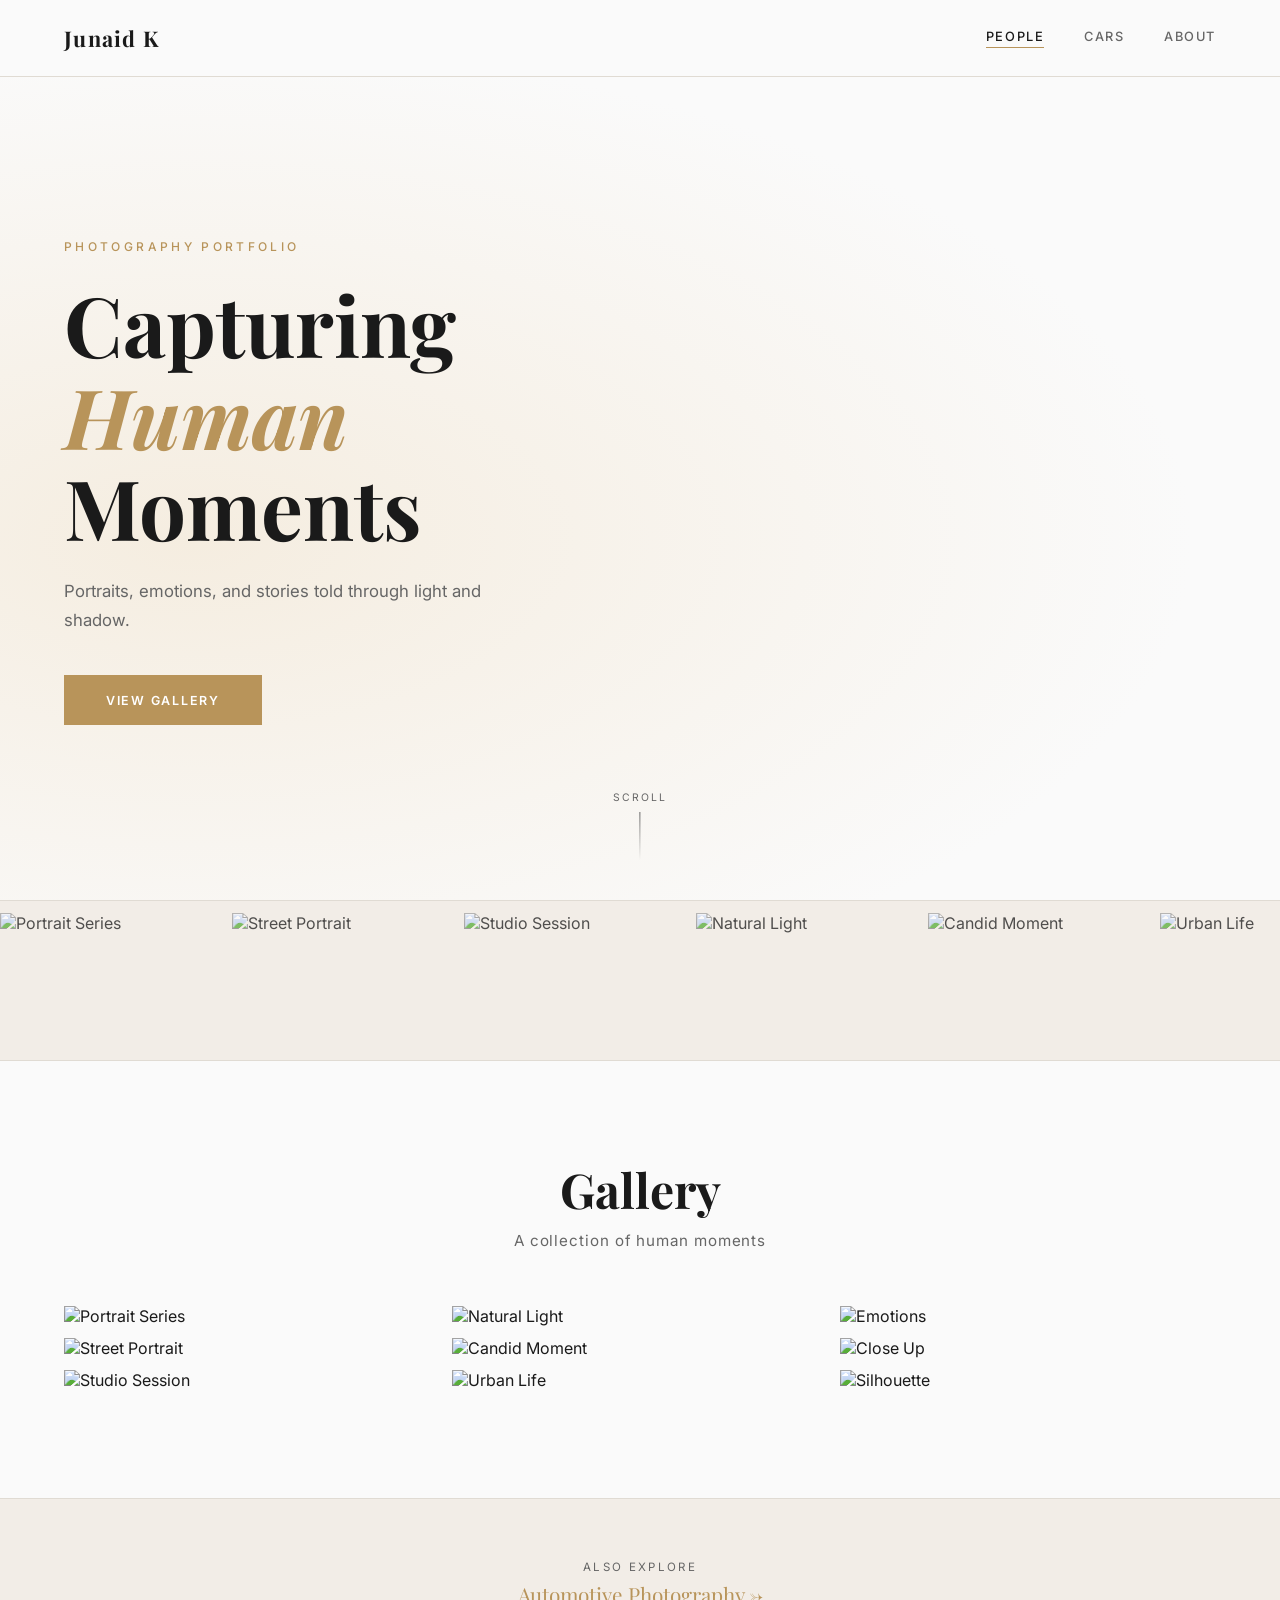
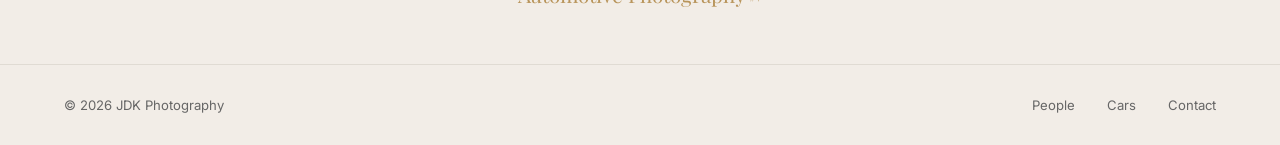
==== index.html @ 75249109 "Update title and footer for JDK Photography" ====
<!DOCTYPE html>
<html lang="en">
<head>
  <meta charset="UTF-8">
  <meta name="viewport" content="width=device-width, initial-scale=1.0">
  <title>Portfolio — JDK Photography</title>
  <link rel="preconnect" href="https://fonts.googleapis.com">
  <link href="https://fonts.googleapis.com/css2?family=Inter:wght@300;400;500;600&family=Playfair+Display:ital,wght@0,400;0,700;1,400&display=swap" rel="stylesheet">
  <link rel="stylesheet" href="style.css">
</head>
<body class="light">

  <nav id="navbar">
    <a class="nav-logo" href="index.html">Junaid K</a>
    <div class="nav-links">
      <a href="index.html" class="active">People</a>
      <a href="cars.html">Cars</a>
      <a href="about.html">About</a>
    </div>
  </nav>

  <section class="hero">
    <div class="hero-content">
      <p class="hero-sub animate-fade">Photography Portfolio</p>
      <h1 class="hero-title animate-up">Capturing <em>Human</em><br>Moments</h1>
      <p class="hero-desc animate-fade-delay">Portraits, emotions, and stories told through light and shadow.</p>
      <a href="#gallery" class="cta-btn animate-fade-delay2">View Gallery</a>
    </div>
    <div class="hero-scroll-indicator">
      <span>Scroll</span>
      <div class="scroll-line"></div>
    </div>
  </section>

  <div class="marquee-section">
    <div class="marquee-track" id="marqueeTrack"></div>
  </div>

  <section id="gallery" class="gallery-section">
    <div class="section-header">
      <h2>Gallery</h2>
      <p>A collection of human moments</p>
    </div>
    <div class="gallery-grid" id="galleryGrid"></div>
  </section>

  <div class="portfolio-switch">
    <a href="cars.html" class="switch-link">
      <span>Also explore</span>
      <strong>Automotive Photography &#x2192;</strong>
    </a>
  </div>

  <div id="lightbox" class="lightbox">
    <button class="lightbox-close" onclick="closeLightbox()">&#x2715;</button>
    <button class="lightbox-prev" onclick="changeSlide(-1)">&#x2039;</button>
    <img id="lightbox-img" src="" alt="">
    <button class="lightbox-next" onclick="changeSlide(1)">&#x203A;</button>
    <p id="lightbox-caption"></p>
  </div>

  <footer>
    <p>&copy; 2026 JDK Photography</p>
    <div class="footer-links">
      <a href="index.html">People</a>
      <a href="cars.html">Cars</a>
      <a href="about.html">Contact</a>
    </div>
  </footer>

  <script src="script.js"></script>
</body>
</html>
---- style.css ----
/* ======================
   RESET
   ====================== */
*, *::before, *::after { margin: 0; padding: 0; box-sizing: border-box; }
html { scroll-behavior: smooth; }
body { font-family: 'Inter', sans-serif; overflow-x: hidden; }

/* ======================
   THEMES
   People page  → body.light  (white, warm gold accent)
   Cars page    → body.dark   (black, yellow accent)
   About page   → body.dark
   ====================== */
.light {
  --bg:     #fafafa;
  --bg2:    #f2ede7;
  --text:   #1a1a1a;
  --muted:  #666666;
  --accent: #b8945a;
  --nav:    rgba(250,250,250,0.9);
  --card:   #ffffff;
  --border: #e0dbd3;
  --btn-fg: #ffffff;
}
.dark {
  --bg:     #080808;
  --bg2:    #111111;
  --text:   #f0f0f0;
  --muted:  #999999;
  --accent: #e8c547;
  --nav:    rgba(8,8,8,0.9);
  --card:   #1a1a1a;
  --border: #2a2a2a;
  --btn-fg: #080808;
}
body { background: var(--bg); color: var(--text); }

/* ======================
   NAV
   ====================== */
nav {
  position: fixed; top: 0; width: 100%; z-index: 1000;
  padding: 1.5rem 4rem;
  display: flex; justify-content: space-between; align-items: center;
  background: var(--nav);
  backdrop-filter: blur(14px);
  -webkit-backdrop-filter: blur(14px);
  border-bottom: 1px solid var(--border);
  transition: padding 0.3s ease;
}
.nav-logo {
  font-family: 'Playfair Display', serif;
  font-size: 1.35rem; font-weight: 700; letter-spacing: 0.06em;
  color: var(--text); text-decoration: none;
}
.nav-links { display: flex; gap: 2.5rem; }
.nav-links a {
  color: var(--muted); text-decoration: none;
  font-size: 0.8rem; font-weight: 500;
  letter-spacing: 0.12em; text-transform: uppercase;
  position: relative; padding-bottom: 4px; transition: color 0.3s;
}
.nav-links a::after {
  content: ''; position: absolute; bottom: 0; left: 0;
  width: 0; height: 1px; background: var(--accent); transition: width 0.3s;
}
.nav-links a:hover,
.nav-links a.active { color: var(--text); }
.nav-links a:hover::after,
.nav-links a.active::after { width: 100%; }

/* ======================
   HERO
   ====================== */
.hero {
  min-height: 100vh; display: flex; align-items: center;
  padding: 8rem 4rem 4rem; position: relative; overflow: hidden;
}
.light .hero { background: radial-gradient(ellipse at 15% 60%, #f5ede0 0%, #fafafa 65%); }
.dark  .hero { background: radial-gradient(ellipse at 15% 60%, #1c1408 0%, #080808 65%); }

.hero-content { max-width: 680px; }

.hero-sub {
  font-size: 0.75rem; letter-spacing: 0.28em; text-transform: uppercase;
  color: var(--accent); margin-bottom: 1.5rem; font-weight: 500;
}
.hero-title {
  font-family: 'Playfair Display', serif;
  font-size: clamp(3rem, 6.5vw, 5.5rem);
  line-height: 1.1; font-weight: 700; margin-bottom: 1.5rem; color: var(--text);
}
.hero-title em { font-style: italic; color: var(--accent); }

.hero-desc {
  font-size: 1.05rem; color: var(--muted);
  line-height: 1.75; margin-bottom: 2.5rem; max-width: 430px;
}
.cta-btn {
  display: inline-block; padding: 0.95rem 2.5rem;
  background: var(--accent); color: var(--btn-fg); text-decoration: none;
  font-size: 0.78rem; font-weight: 600; letter-spacing: 0.14em; text-transform: uppercase;
  border: 2px solid var(--accent); transition: all 0.3s;
}
.cta-btn:hover { background: transparent; color: var(--accent); }

.hero-scroll-indicator {
  position: absolute; bottom: 2.5rem; left: 50%; transform: translateX(-50%);
  display: flex; flex-direction: column; align-items: center; gap: 0.5rem;
  color: var(--muted); font-size: 0.65rem; letter-spacing: 0.18em; text-transform: uppercase;
}
.scroll-line {
  width: 1px; height: 48px;
  background: linear-gradient(to bottom, var(--muted), transparent);
  animation: pulse 2s ease-in-out infinite;
}

/* ======================
   MARQUEE STRIP
   ====================== */
.marquee-section {
  overflow: hidden; padding: 0.75rem 0;
  border-top: 1px solid var(--border); border-bottom: 1px solid var(--border);
  background: var(--bg2);
}
.marquee-track {
  display: flex; gap: 0.75rem;
  animation: marquee 35s linear infinite; width: max-content;
}
.marquee-track:hover { animation-play-state: paused; }
.marquee-track img {
  width: 220px; height: 135px; object-fit: cover; flex-shrink: 0;
  opacity: 0.75; transition: opacity 0.3s, transform 0.35s; cursor: zoom-in;
}
.marquee-track img:hover { opacity: 1; transform: scale(1.04); }

/* ======================
   MASONRY GALLERY
   ====================== */
.gallery-section { padding: 6rem 4rem; background: var(--bg); }

.section-header { text-align: center; margin-bottom: 3.5rem; }
.section-header h2 {
  font-family: 'Playfair Display', serif;
  font-size: clamp(2rem, 4vw, 3rem); margin-bottom: 0.6rem; color: var(--text);
}
.section-header p { color: var(--muted); font-size: 0.95rem; letter-spacing: 0.06em; }

.gallery-grid {
  columns: 3; column-gap: 0.75rem;
  max-width: 1200px; margin: 0 auto;
}
.gallery-item {
  break-inside: avoid; margin-bottom: 0.75rem;
  overflow: hidden; cursor: pointer; position: relative;
  opacity: 0; transform: translateY(28px);
  transition: opacity 0.7s ease, transform 0.7s ease;
}
.gallery-item.visible { opacity: 1; transform: translateY(0); }
.gallery-item img { width: 100%; display: block; transition: transform 0.55s ease; }
.gallery-item:hover img { transform: scale(1.06); }

.gallery-overlay {
  position: absolute; inset: 0; background: rgba(0,0,0,0.38);
  display: flex; align-items: center; justify-content: center;
  opacity: 0; transition: opacity 0.3s;
}
.gallery-item:hover .gallery-overlay { opacity: 1; }
.overlay-icon {
  width: 44px; height: 44px; border: 1.5px solid rgba(255,255,255,0.75);
  color: #fff; font-size: 1.5rem; font-weight: 300;
  display: flex; align-items: center; justify-content: center;
}

/* ======================
   PORTFOLIO SWITCH BANNER
   ====================== */
.portfolio-switch {
  text-align: center; padding: 3.5rem 2rem;
  border-top: 1px solid var(--border); background: var(--bg2);
}
.switch-link {
  display: inline-flex; flex-direction: column; gap: 0.4rem;
  text-decoration: none; color: var(--muted); transition: color 0.3s;
}
.switch-link span { font-size: 0.72rem; letter-spacing: 0.2em; text-transform: uppercase; }
.switch-link strong {
  font-family: 'Playfair Display', serif;
  font-size: 1.3rem; color: var(--accent); font-weight: 400;
  transition: letter-spacing 0.3s;
}
.switch-link:hover strong { letter-spacing: 0.05em; }

/* ======================
   LIGHTBOX
   ====================== */
.lightbox {
  display: none; position: fixed; inset: 0; z-index: 9999;
  background: rgba(0,0,0,0.96);
  align-items: center; justify-content: center;
}
.lightbox.open { display: flex; }
.lightbox img {
  max-width: 84vw; max-height: 84vh; object-fit: contain;
  border: 1px solid rgba(255,255,255,0.07);
  animation: lbIn 0.3s ease forwards;
}
.lightbox-close, .lightbox-prev, .lightbox-next {
  position: absolute; background: none; border: none;
  color: rgba(255,255,255,0.65); cursor: pointer;
  transition: color 0.2s, transform 0.2s; font-weight: 200; line-height: 1;
}
.lightbox-close { top: 1.5rem; right: 2rem; font-size: 2rem; }
.lightbox-prev  { left: 1.5rem; font-size: 4rem; }
.lightbox-next  { right: 1.5rem; font-size: 4rem; }
.lightbox-close:hover,
.lightbox-prev:hover,
.lightbox-next:hover { color: #fff; transform: scale(1.15); }
#lightbox-caption {
  position: absolute; bottom: 1.8rem; left: 50%; transform: translateX(-50%);
  color: rgba(255,255,255,0.4); font-size: 0.8rem; letter-spacing: 0.08em; white-space: nowrap;
}

/* ======================
   ABOUT PAGE
   ====================== */
.about-hero {
  min-height: 55vh; display: flex; align-items: center; justify-content: center;
  padding: 10rem 4rem 4rem; text-align: center;
}
.about-hero h1 {
  font-family: 'Playfair Display', serif;
  font-size: clamp(2.5rem, 6vw, 4.5rem); margin-bottom: 0.75rem; line-height: 1.15;
}
.about-section {
  display: grid; grid-template-columns: 1fr 1fr; gap: 4rem; align-items: center;
  max-width: 1000px; margin: 0 auto; padding: 3rem 4rem 5rem;
}
.about-img { width: 100%; aspect-ratio: 3/4; object-fit: cover; display: block; }
.about-text h3 { font-family: 'Playfair Display', serif; font-size: 2rem; margin-bottom: 1.5rem; }
.about-text p { color: var(--muted); line-height: 1.85; margin-bottom: 1.2rem; font-size: 0.98rem; }
.about-animate {
  opacity: 0; transform: translateY(30px);
  transition: opacity 0.8s ease, transform 0.8s ease;
}
.about-animate.visible { opacity: 1; transform: translateY(0); }

/* ======================
   CONTACT FORM
   ====================== */
.contact-section { max-width: 640px; margin: 0 auto; padding: 2rem 4rem 6rem; }
.contact-section h2 { font-family: 'Playfair Display', serif; font-size: 2.5rem; margin-bottom: 0.5rem; }
.contact-section > p { color: var(--muted); margin-bottom: 3rem; font-size: 0.95rem; }

.form-group { margin-bottom: 1.5rem; }
.form-group label {
  display: block; font-size: 0.72rem; font-weight: 600;
  letter-spacing: 0.16em; text-transform: uppercase;
  color: var(--muted); margin-bottom: 0.5rem;
}
.form-group input,
.form-group textarea,
.form-group select {
  width: 100%; padding: 0.85rem 1rem;
  background: var(--card); border: 1px solid var(--border);
  color: var(--text); font-family: 'Inter', sans-serif; font-size: 0.93rem;
  outline: none; transition: border-color 0.3s;
  -webkit-appearance: none; appearance: none;
}
.form-group input:focus,
.form-group textarea:focus,
.form-group select:focus { border-color: var(--accent); }
.form-group textarea { resize: vertical; min-height: 145px; }

.form-submit {
  padding: 0.95rem 2.5rem;
  background: var(--accent); color: var(--btn-fg);
  border: 2px solid var(--accent);
  font-family: 'Inter', sans-serif; font-size: 0.78rem; font-weight: 600;
  letter-spacing: 0.14em; text-transform: uppercase;
  cursor: pointer; transition: all 0.3s;
}
.form-submit:hover { background: transparent; color: var(--accent); }

/* ======================
   FOOTER
   ====================== */
footer {
  padding: 2rem 4rem;
  display: flex; justify-content: space-between; align-items: center;
  border-top: 1px solid var(--border); background: var(--bg2);
}
footer p { color: var(--muted); font-size: 0.82rem; }
.footer-links { display: flex; gap: 2rem; }
.footer-links a {
  color: var(--muted); text-decoration: none;
  font-size: 0.82rem; transition: color 0.3s;
}
.footer-links a:hover { color: var(--accent); }

/* ======================
   KEYFRAME ANIMATIONS
   ====================== */
@keyframes fadeIn  { from { opacity: 0; }                        to { opacity: 1; } }
@keyframes slideUp { from { opacity: 0; transform: translateY(38px); } to { opacity: 1; transform: translateY(0); } }
@keyframes pulse   { 0%,100% { opacity: 0.35; } 50% { opacity: 1; } }
@keyframes marquee { from { transform: translateX(0); }          to { transform: translateX(-50%); } }
@keyframes lbIn    { from { opacity: 0; transform: scale(0.96); } to { opacity: 1; transform: scale(1); } }

.animate-fade        { opacity: 0; animation: fadeIn  1s   0.3s forwards; }
.animate-up          { opacity: 0; animation: slideUp 1.1s 0.5s forwards; }
.animate-fade-delay  { opacity: 0; animation: fadeIn  1s   0.9s forwards; }
.animate-fade-delay2 { opacity: 0; animation: fadeIn  1s   1.3s forwards; }

/* ======================
   RESPONSIVE
   ====================== */
@media (max-width: 900px) {
  .gallery-grid { columns: 2; }
  .about-section { grid-template-columns: 1fr; padding: 2rem 2rem 4rem; }
}
@media (max-width: 600px) {
  nav { padding: 1.2rem 1.5rem; }
  .nav-links { gap: 1.2rem; }
  .hero { padding: 7rem 1.5rem 3rem; }
  .gallery-section { padding: 3rem 1.5rem; }
  .contact-section { padding: 2rem 1.5rem 4rem; }
  .gallery-grid { columns: 1; }
  footer { flex-direction: column; gap: 1rem; padding: 1.5rem; text-align: center; }
  .footer-links { justify-content: center; }
}
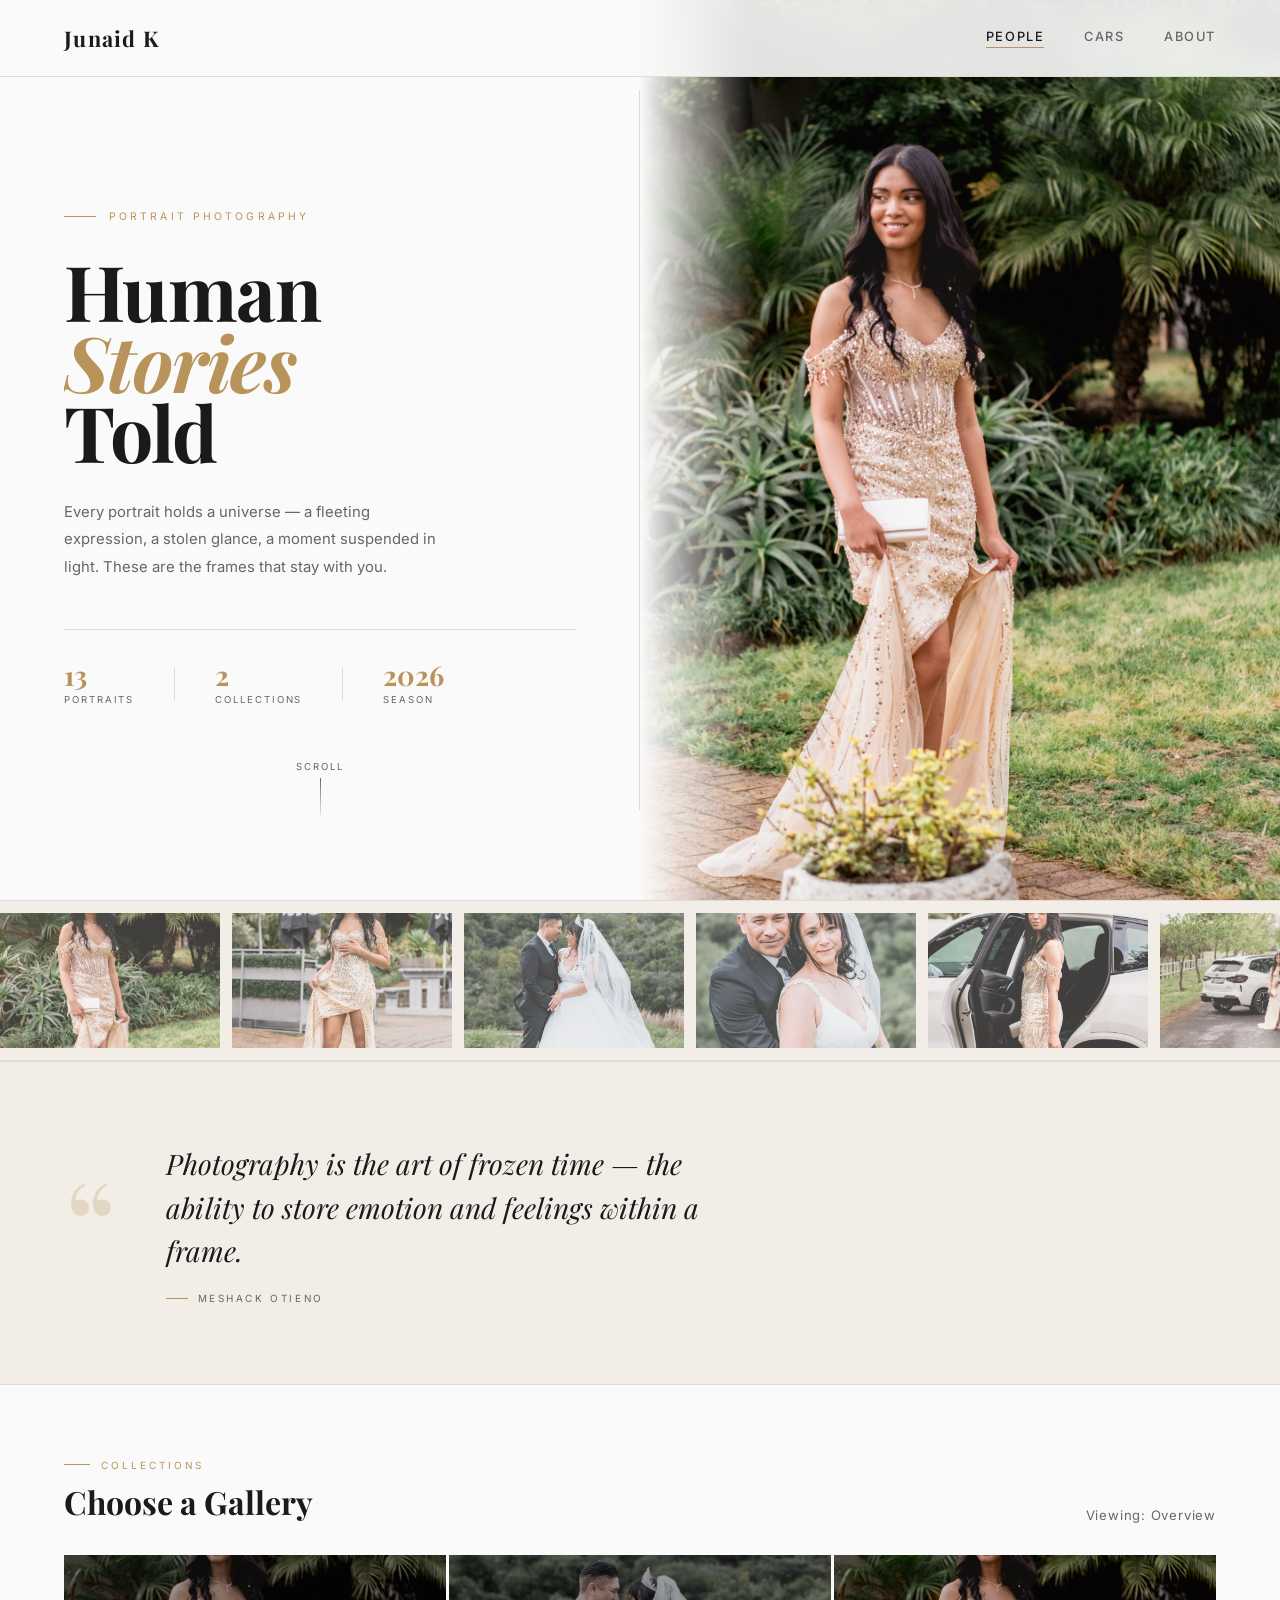
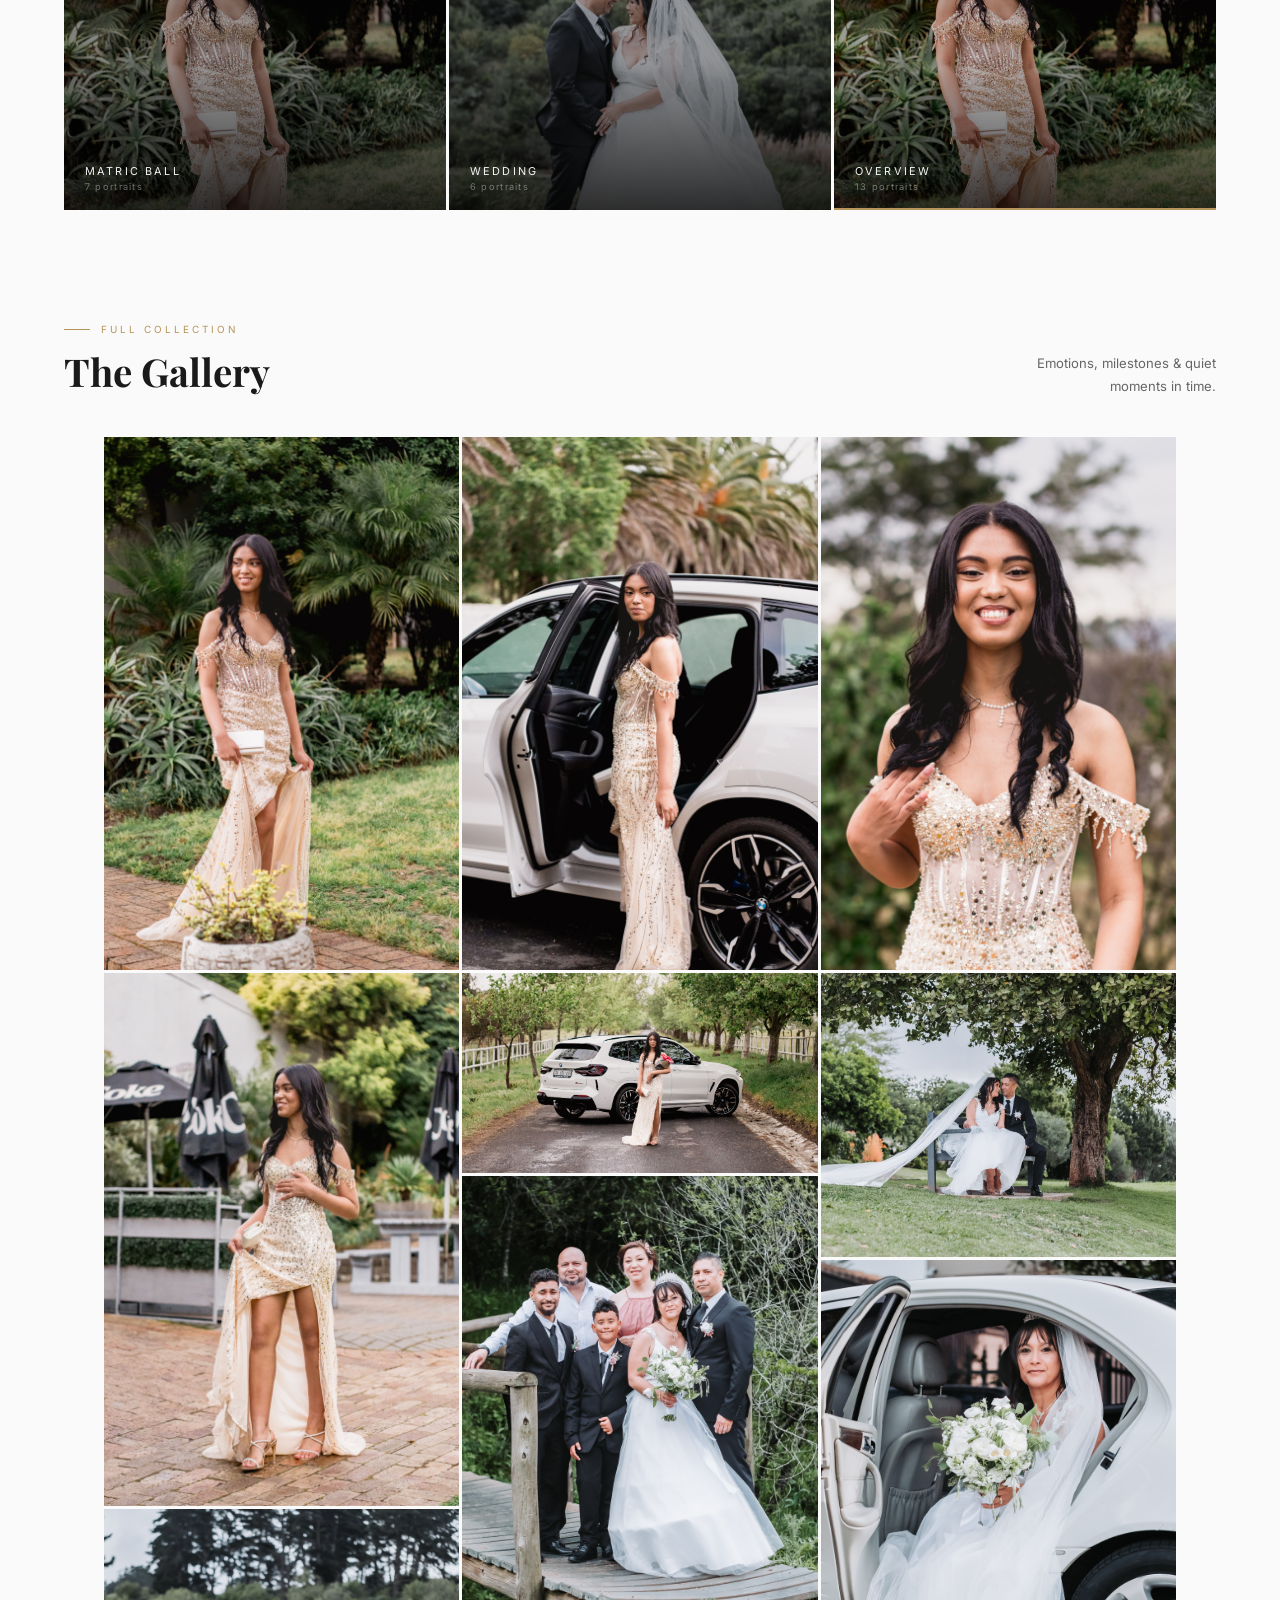
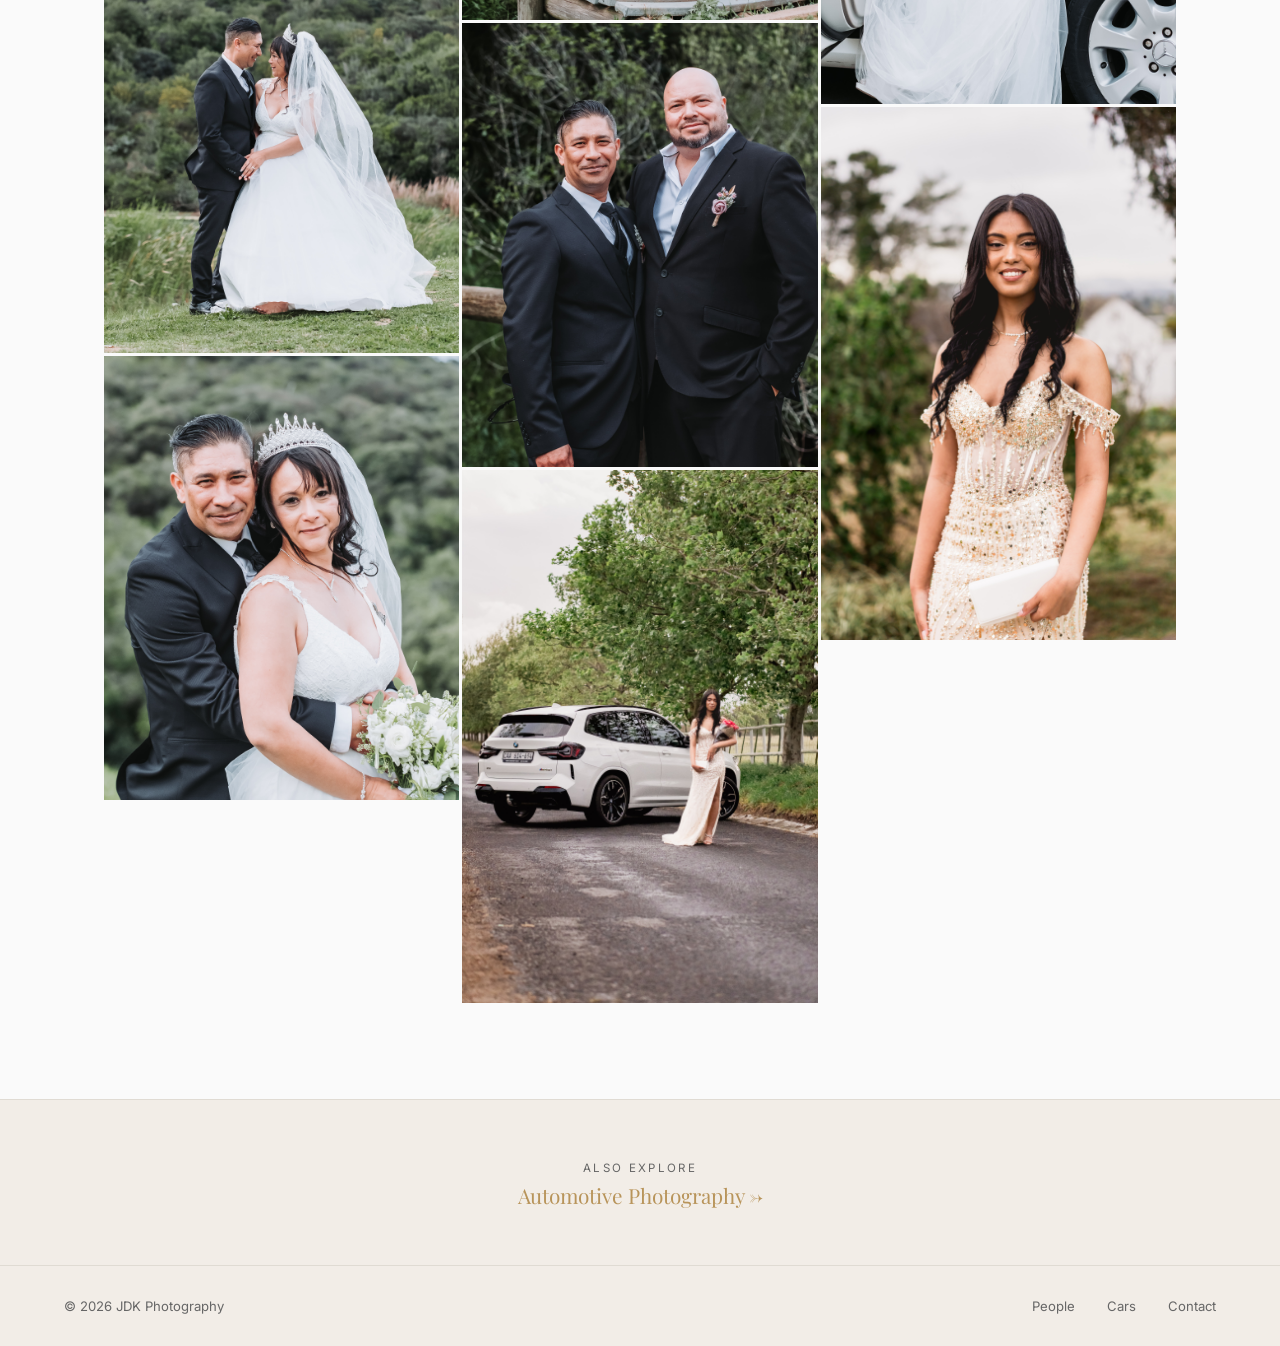
==== commit 1df520a8: "Add styles and restructure people section in index.html" ====
--- a/index.html
+++ b/index.html
@@ -7,8 +7,255 @@
   <link rel="preconnect" href="https://fonts.googleapis.com">
   <link href="https://fonts.googleapis.com/css2?family=Inter:wght@300;400;500;600&family=Playfair+Display:ital,wght@0,400;0,700;1,400&display=swap" rel="stylesheet">
   <link rel="stylesheet" href="style.css">
+  <style>
+    /* ============================================================
+       PEOPLE PAGE — EDITORIAL MAGAZINE THEME  (light)
+       ============================================================ */
+
+    /* ---- HERO: full-bleed image right, text left ---- */
+    .people-hero {
+      min-height: 100vh;
+      display: grid;
+      grid-template-columns: 1fr 1fr;
+      overflow: hidden;
+    }
+    .ph-left {
+      display: flex; flex-direction: column; justify-content: flex-end;
+      padding: 10rem 4rem 5rem;
+      background: var(--bg);
+      position: relative; z-index: 1;
+    }
+    /* thin vertical rule between columns */
+    .ph-left::after {
+      content: ''; position: absolute; right: 0; top: 10%; bottom: 10%;
+      width: 1px; background: var(--border);
+    }
+    .ph-right {
+      position: relative; overflow: hidden;
+    }
+    .ph-right-img {
+      position: absolute; inset: 0;
+      background: center / cover no-repeat;
+      transform: scale(1.08);
+      transition: transform 8s ease;
+    }
+    .ph-right-img.loaded { transform: scale(1.0); }
+    .ph-right::after {
+      content: ''; position: absolute; inset: 0;
+      background: linear-gradient(to right, var(--bg) 0%, transparent 18%);
+    }
+    /* issue-number watermark */
+    .ph-issue {
+      position: absolute; bottom: 2.5rem; right: 2.5rem; z-index: 2;
+      font-family: 'Playfair Display', serif;
+      font-size: 8rem; font-weight: 700; line-height: 1;
+      color: rgba(0,0,0,0.06); pointer-events: none; user-select: none;
+    }
+
+    .ph-eyebrow {
+      display: flex; align-items: center; gap: 0.8rem;
+      font-size: 0.65rem; letter-spacing: 0.3em; text-transform: uppercase;
+      color: var(--accent); margin-bottom: 2rem;
+      opacity: 0; animation: fadeIn 0.8s 0.2s forwards;
+    }
+    .ph-eyebrow::before {
+      content: ''; width: 32px; height: 1px; background: var(--accent);
+    }
+
+    .ph-title {
+      font-family: 'Playfair Display', serif;
+      font-size: clamp(3.5rem, 6vw, 6.5rem);
+      line-height: 0.92; font-weight: 700; letter-spacing: -0.02em;
+      color: var(--text); margin-bottom: 2rem;
+    }
+    .ph-title-line { display: block; overflow: hidden; }
+    .ph-title-line span {
+      display: block;
+      transform: translateY(110%);
+      animation: lineReveal 1s cubic-bezier(0.22,1,0.36,1) forwards;
+    }
+    .ph-title-line:nth-child(1) span { animation-delay: 0.1s; }
+    .ph-title-line:nth-child(2) span { animation-delay: 0.26s; font-style: italic; color: var(--accent); }
+    .ph-title-line:nth-child(3) span { animation-delay: 0.42s; }
+
+    .ph-desc {
+      font-size: 0.93rem; color: var(--muted); line-height: 1.85;
+      max-width: 380px; margin-bottom: 3rem;
+      opacity: 0; animation: fadeIn 0.9s 0.75s forwards;
+    }
+    .ph-meta {
+      display: flex; align-items: center; gap: 2.5rem;
+      padding-top: 2rem; border-top: 1px solid var(--border);
+      opacity: 0; animation: fadeIn 0.9s 0.95s forwards;
+    }
+    .ph-stat .n {
+      font-family: 'Playfair Display', serif;
+      font-size: 1.7rem; font-weight: 700; color: var(--accent); line-height: 1;
+    }
+    .ph-stat .l {
+      font-size: 0.6rem; letter-spacing: 0.2em; text-transform: uppercase;
+      color: var(--muted); margin-top: 0.25rem;
+    }
+    .ph-divider { width: 1px; height: 32px; background: var(--border); }
+    .ph-scroll {
+      display: flex; flex-direction: column; align-items: center; gap: 0.4rem;
+      margin-top: 3.5rem; color: var(--muted);
+      font-size: 0.6rem; letter-spacing: 0.22em; text-transform: uppercase;
+      opacity: 0; animation: fadeIn 0.8s 1.3s forwards;
+    }
+    .ph-scroll-line {
+      width: 1px; height: 42px;
+      background: linear-gradient(to bottom, var(--muted), transparent);
+      animation: pulse 2.2s ease-in-out infinite;
+    }
+
+    /* ---- PULL QUOTE DIVIDER ---- */
+    .people-quote {
+      padding: 5rem 4rem;
+      display: flex; align-items: center; gap: 3rem;
+      border-top: 1px solid var(--border);
+      background: var(--bg2);
+    }
+    .quote-mark {
+      font-family: 'Playfair Display', serif;
+      font-size: 8rem; line-height: 0.6;
+      color: var(--accent); opacity: 0.25;
+      flex-shrink: 0; user-select: none;
+    }
+    .quote-body { max-width: 580px; }
+    .quote-body p {
+      font-family: 'Playfair Display', serif;
+      font-size: clamp(1.3rem, 2.2vw, 1.85rem);
+      font-style: italic; line-height: 1.55;
+      color: var(--text); margin-bottom: 1.2rem;
+    }
+    .quote-attr {
+      font-size: 0.62rem; letter-spacing: 0.26em; text-transform: uppercase;
+      color: var(--muted); display: flex; align-items: center; gap: 0.6rem;
+    }
+    .quote-attr::before {
+      content: ''; width: 22px; height: 1px; background: var(--accent);
+    }
+
+    /* ---- GALLERY SWITCHER (people) ---- */
+    .people-switcher {
+      background: var(--bg); padding: 4rem 4rem 2.5rem;
+      border-top: 1px solid var(--border);
+    }
+    .psw-head {
+      display: flex; justify-content: space-between; align-items: flex-end;
+      margin-bottom: 2rem;
+    }
+    .psw-head h2 {
+      font-family: 'Playfair Display', serif;
+      font-size: clamp(1.6rem, 2.5vw, 2.2rem); color: var(--text);
+    }
+    .psw-head p { color: var(--muted); font-size: 0.82rem; letter-spacing: 0.06em; }
+    .psw-cards {
+      display: grid; grid-template-columns: repeat(3, 1fr); gap: 3px;
+    }
+    .psw-card {
+      position: relative; overflow: hidden; cursor: pointer;
+      aspect-ratio: 3/2; background: #e8e0d8;
+      outline: 2px solid transparent; outline-offset: -2px;
+      transition: outline-color 0.3s;
+    }
+    .psw-card.active { outline-color: var(--accent); }
+    .psw-card img {
+      width: 100%; height: 100%; object-fit: cover; display: block;
+      filter: brightness(0.65) saturate(0.7);
+      transition: filter 0.45s ease, transform 0.45s ease;
+    }
+    .psw-card:hover img,
+    .psw-card.active img { filter: brightness(0.78) saturate(1); }
+    .psw-card:hover img { transform: scale(1.06); }
+    .psw-card-info {
+      position: absolute; inset: 0;
+      display: flex; flex-direction: column; justify-content: flex-end;
+      padding: 1.1rem 1.3rem;
+      background: linear-gradient(to top, rgba(0,0,0,0.7) 0%, transparent 60%);
+    }
+    .psw-card-label {
+      font-size: 0.68rem; letter-spacing: 0.2em; text-transform: uppercase;
+      color: rgba(255,255,255,0.95); line-height: 1.3;
+    }
+    .psw-card-count {
+      font-size: 0.58rem; letter-spacing: 0.14em;
+      color: rgba(255,255,255,0.4); margin-top: 0.2rem;
+    }
+    .psw-active-bar {
+      position: absolute; bottom: 0; left: 0; width: 0; height: 2px;
+      background: var(--accent);
+      transition: width 0.4s cubic-bezier(0.22,1,0.36,1);
+    }
+    .psw-card.active .psw-active-bar { width: 100%; }
+
+    /* ---- MASONRY GALLERY ---- */
+    .people-gallery-section {
+      padding: 4rem 0 6rem; background: var(--bg);
+    }
+    .pgs-header {
+      padding: 0 4rem 2.5rem;
+      display: flex; justify-content: space-between; align-items: flex-end;
+    }
+    .pgs-header h2 {
+      font-family: 'Playfair Display', serif;
+      font-size: clamp(1.8rem, 3vw, 2.6rem); color: var(--text);
+    }
+    .pgs-header p { color: var(--muted); font-size: 0.82rem; max-width: 220px; text-align: right; line-height: 1.7; }
+
+    /* re-skin the shared .gallery-grid for the light editorial look */
+    .gallery-grid {
+      columns: 3; column-gap: 3px;
+      padding: 0 4rem;
+    }
+    .gallery-item {
+      break-inside: avoid; margin-bottom: 3px;
+    }
+    .gallery-item img { width: 100%; height: auto; display: block; }
+
+    /* ---- SEC LABEL (shared helper) ---- */
+    .sec-label {
+      display: inline-flex; align-items: center; gap: 0.7rem;
+      font-size: 0.62rem; letter-spacing: 0.3em; text-transform: uppercase;
+      color: var(--accent); margin-bottom: 0.6rem;
+    }
+    .sec-label::before {
+      content: ''; width: 26px; height: 1px; background: var(--accent);
+    }
+
+    /* ---- KEYFRAMES ---- */
+    @keyframes lineReveal {
+      from { transform: translateY(110%); }
+      to   { transform: translateY(0); }
+    }
+
+    /* ---- RESPONSIVE ---- */
+    @media (max-width: 1024px) {
+      .people-hero { grid-template-columns: 1fr; min-height: auto; }
+      .ph-left { padding: 9rem 2.5rem 4rem; }
+      .ph-left::after { display: none; }
+      .ph-right { height: 55vw; }
+      .people-quote { padding: 3.5rem 2.5rem; gap: 1.5rem; }
+      .people-switcher { padding: 3rem 2.5rem 2rem; }
+      .pgs-header { padding: 0 2.5rem 2rem; flex-direction: column; align-items: flex-start; gap: 0.5rem; }
+      .pgs-header p { text-align: left; }
+      .gallery-grid { columns: 2; padding: 0 2.5rem; }
+    }
+    @media (max-width: 650px) {
+      .ph-left { padding: 8rem 1.5rem 3rem; }
+      .ph-right { height: 72vw; }
+      .people-quote { flex-direction: column; gap: 0; padding: 3rem 1.5rem; }
+      .quote-mark { font-size: 5rem; }
+      .people-switcher { padding: 2.5rem 1.5rem 1.5rem; }
+      .psw-cards { grid-template-columns: 1fr 1fr; }
+      .psw-head { flex-direction: column; align-items: flex-start; gap: 0.5rem; }
+      .gallery-grid { columns: 1; padding: 0 1.5rem; }
+      .pgs-header { padding: 0 1.5rem 1.5rem; }
+    }
+  </style>
 </head>
-<body class="light">
+<body class="light" data-page="people">
 
   <nav id="navbar">
     <a class="nav-logo" href="index.html">Junaid K</a>
@@ -19,31 +266,97 @@
     </div>
   </nav>
 
-  <section class="hero">
-    <div class="hero-content">
-      <p class="hero-sub animate-fade">Photography Portfolio</p>
-      <h1 class="hero-title animate-up">Capturing <em>Human</em><br>Moments</h1>
-      <p class="hero-desc animate-fade-delay">Portraits, emotions, and stories told through light and shadow.</p>
-      <a href="#gallery" class="cta-btn animate-fade-delay2">View Gallery</a>
-    </div>
-    <div class="hero-scroll-indicator">
-      <span>Scroll</span>
-      <div class="scroll-line"></div>
+  <!-- ═══════════════════════════════════════
+       HERO — split layout
+  ═══════════════════════════════════════ -->
+  <section class="people-hero">
+    <div class="ph-left">
+      <div class="ph-eyebrow">Portrait Photography</div>
+      <h1 class="ph-title">
+        <span class="ph-title-line"><span>Human</span></span>
+        <span class="ph-title-line"><span>Stories</span></span>
+        <span class="ph-title-line"><span>Told</span></span>
+      </h1>
+      <p class="ph-desc">
+        Every portrait holds a universe — a fleeting expression, a stolen glance,
+        a moment suspended in light. These are the frames that stay with you.
+      </p>
+      <div class="ph-meta">
+        <div class="ph-stat">
+          <div class="n" id="peopleCount">—</div>
+          <div class="l">Portraits</div>
+        </div>
+        <div class="ph-divider"></div>
+        <div class="ph-stat">
+          <div class="n">2</div>
+          <div class="l">Collections</div>
+        </div>
+        <div class="ph-divider"></div>
+        <div class="ph-stat">
+          <div class="n">2026</div>
+          <div class="l">Season</div>
+        </div>
+      </div>
+      <div class="ph-scroll">
+        <span>Scroll</span>
+        <div class="ph-scroll-line"></div>
+      </div>
+    </div>
+    <div class="ph-right">
+      <div class="ph-right-img" id="phHeroBg"></div>
+      <div class="ph-issue">01</div>
     </div>
   </section>
 
+  <!-- ═══════════════════════════════════════
+       MARQUEE
+  ═══════════════════════════════════════ -->
   <div class="marquee-section">
     <div class="marquee-track" id="marqueeTrack"></div>
   </div>
 
-  <section id="gallery" class="gallery-section">
-    <div class="section-header">
-      <h2>Gallery</h2>
-      <p>A collection of human moments</p>
+  <!-- ═══════════════════════════════════════
+       PULL QUOTE
+  ═══════════════════════════════════════ -->
+  <div class="people-quote">
+    <div class="quote-mark">&ldquo;</div>
+    <div class="quote-body">
+      <p>Photography is the art of frozen time — the ability to store emotion and feelings within a frame.</p>
+      <div class="quote-attr">Meshack Otieno</div>
+    </div>
+  </div>
+
+  <!-- ═══════════════════════════════════════
+       GALLERY SWITCHER
+  ═══════════════════════════════════════ -->
+  <section class="people-switcher">
+    <div class="psw-head">
+      <div>
+        <div class="sec-label">Collections</div>
+        <h2>Choose a Gallery</h2>
+      </div>
+      <p id="activePeopleLabel">Viewing: Overview</p>
+    </div>
+    <div class="psw-cards" id="peopleSwitcherCards"></div>
+  </section>
+
+  <!-- ═══════════════════════════════════════
+       MASONRY GALLERY
+  ═══════════════════════════════════════ -->
+  <section class="people-gallery-section" id="gallery">
+    <div class="pgs-header">
+      <div>
+        <div class="sec-label">Full Collection</div>
+        <h2>The Gallery</h2>
+      </div>
+      <p>Emotions, milestones & quiet moments in time.</p>
     </div>
     <div class="gallery-grid" id="galleryGrid"></div>
   </section>
 
+  <!-- ═══════════════════════════════════════
+       PORTFOLIO SWITCH
+  ═══════════════════════════════════════ -->
   <div class="portfolio-switch">
     <a href="cars.html" class="switch-link">
       <span>Also explore</span>
@@ -51,11 +364,14 @@
     </a>
   </div>
 
+  <!-- ═══════════════════════════════════════
+       LIGHTBOX
+  ═══════════════════════════════════════ -->
   <div id="lightbox" class="lightbox">
     <button class="lightbox-close" onclick="closeLightbox()">&#x2715;</button>
-    <button class="lightbox-prev" onclick="changeSlide(-1)">&#x2039;</button>
+    <button class="lightbox-prev"  onclick="changeSlide(-1)">&#x2039;</button>
     <img id="lightbox-img" src="" alt="">
-    <button class="lightbox-next" onclick="changeSlide(1)">&#x203A;</button>
+    <button class="lightbox-next"  onclick="changeSlide(1)">&#x203A;</button>
     <p id="lightbox-caption"></p>
   </div>
 
@@ -69,5 +385,29 @@
   </footer>
 
   <script src="script.js"></script>
+  <script>
+    /* ── Hero BG + count ── */
+    (function() {
+      var bg  = document.getElementById('phHeroBg');
+      var cnt = document.getElementById('peopleCount');
+      if (typeof peopleGalleries === 'undefined') return;
+      var allImgs = peopleGalleries.matricBall.images.length +
+                    peopleGalleries.wedding.images.length;
+      if (cnt) cnt.textContent = allImgs;
+      var cover = peopleGalleries.matricBall.cover;
+      if (bg) {
+        bg.style.backgroundImage = "url('" + cover + "')";
+        /* subtle ken-burns on load */
+        setTimeout(function() { bg.classList.add('loaded'); }, 100);
+      }
+    })();
+
+    /* ── Parallax hero image ── */
+    var _phBg = document.getElementById('phHeroBg');
+    window.addEventListener('scroll', function() {
+      if (!_phBg) return;
+      _phBg.style.transform = 'scale(1.0) translateY(' + (window.scrollY * 0.18) + 'px)';
+    }, { passive: true });
+  </script>
 </body>
 </html>
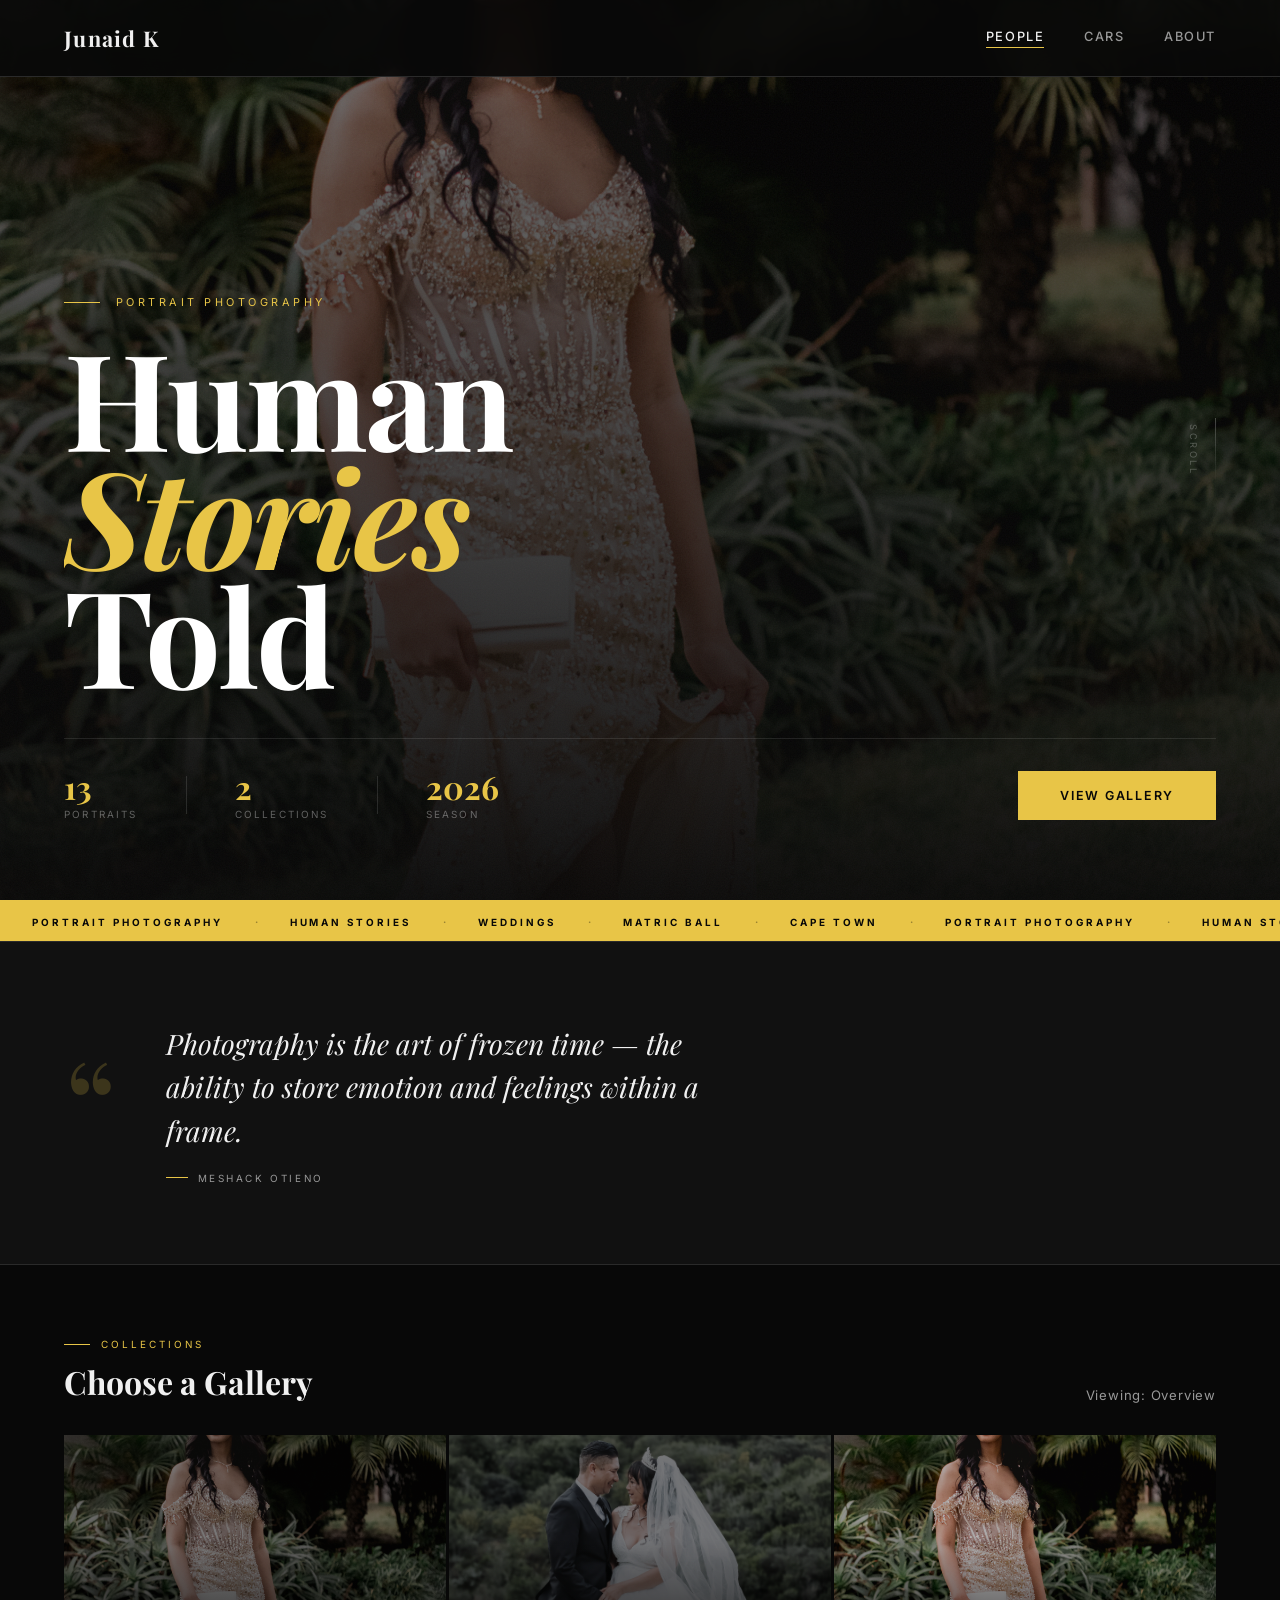
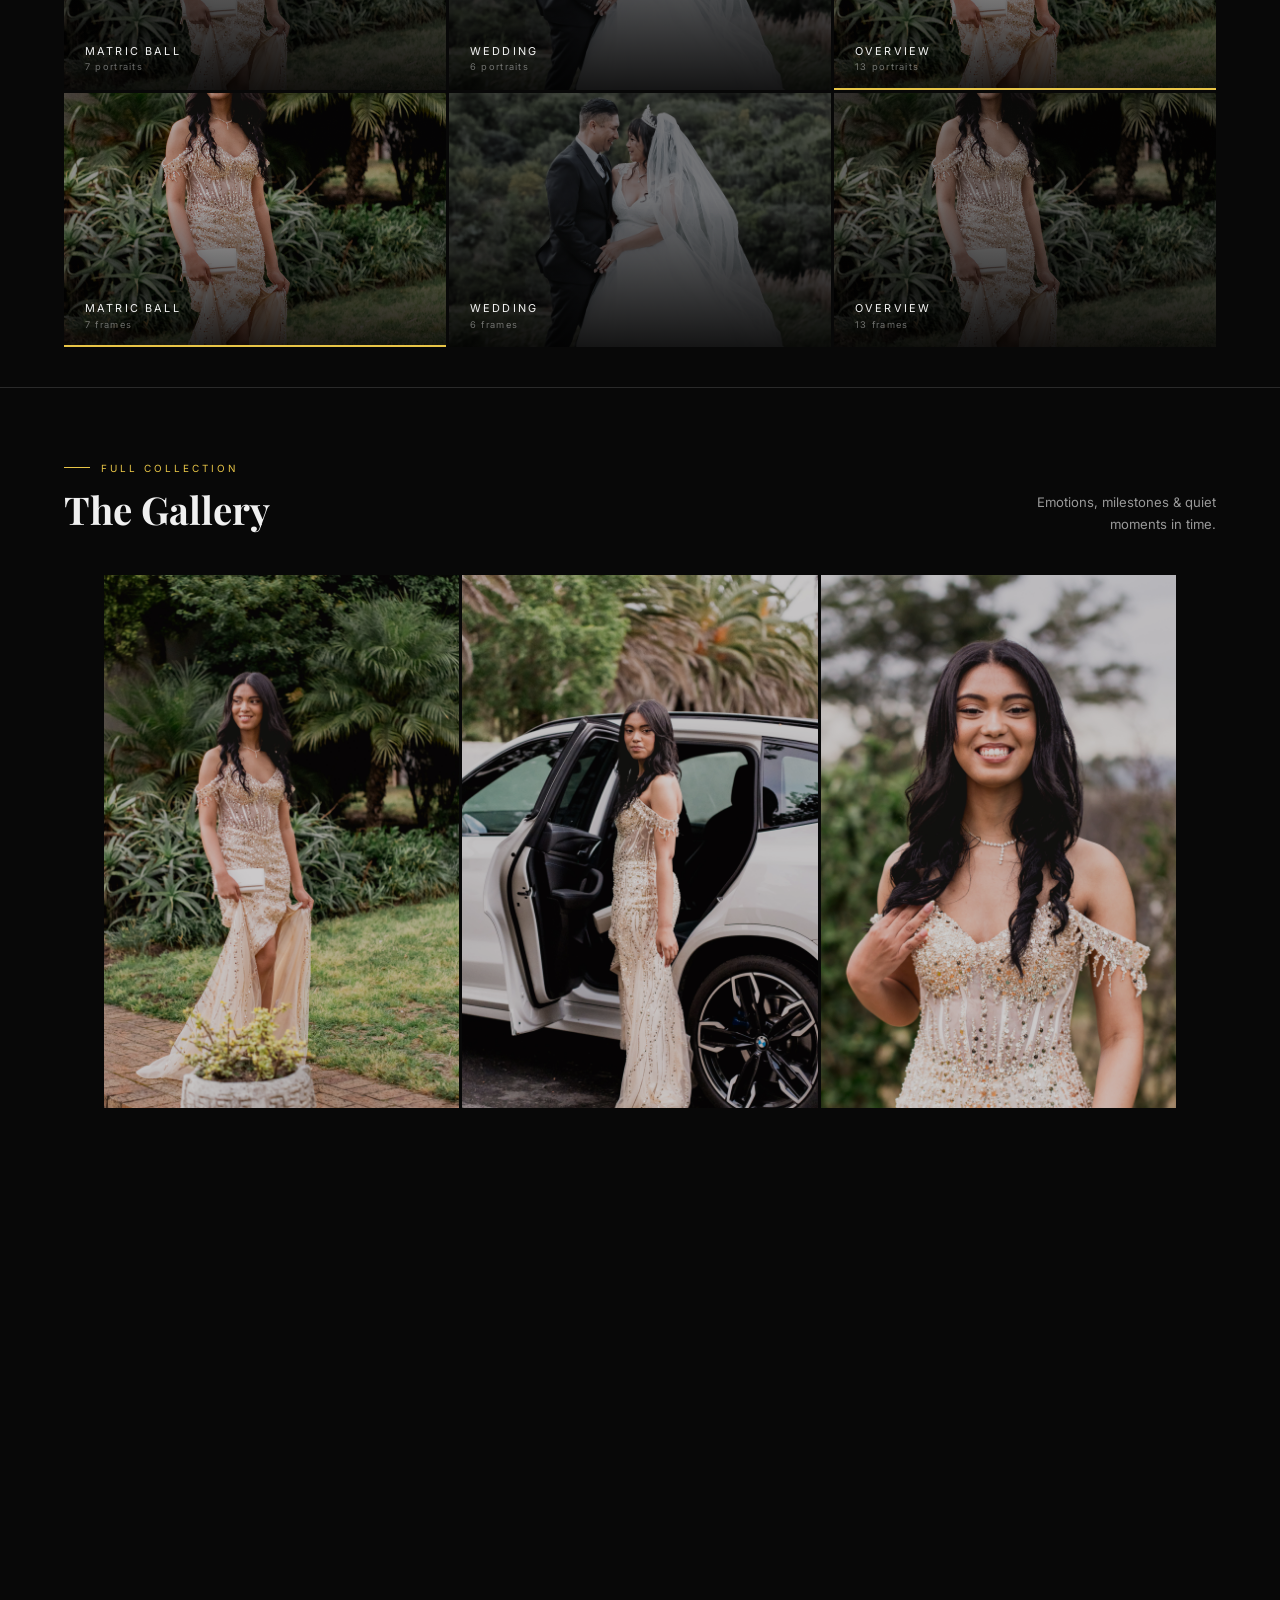
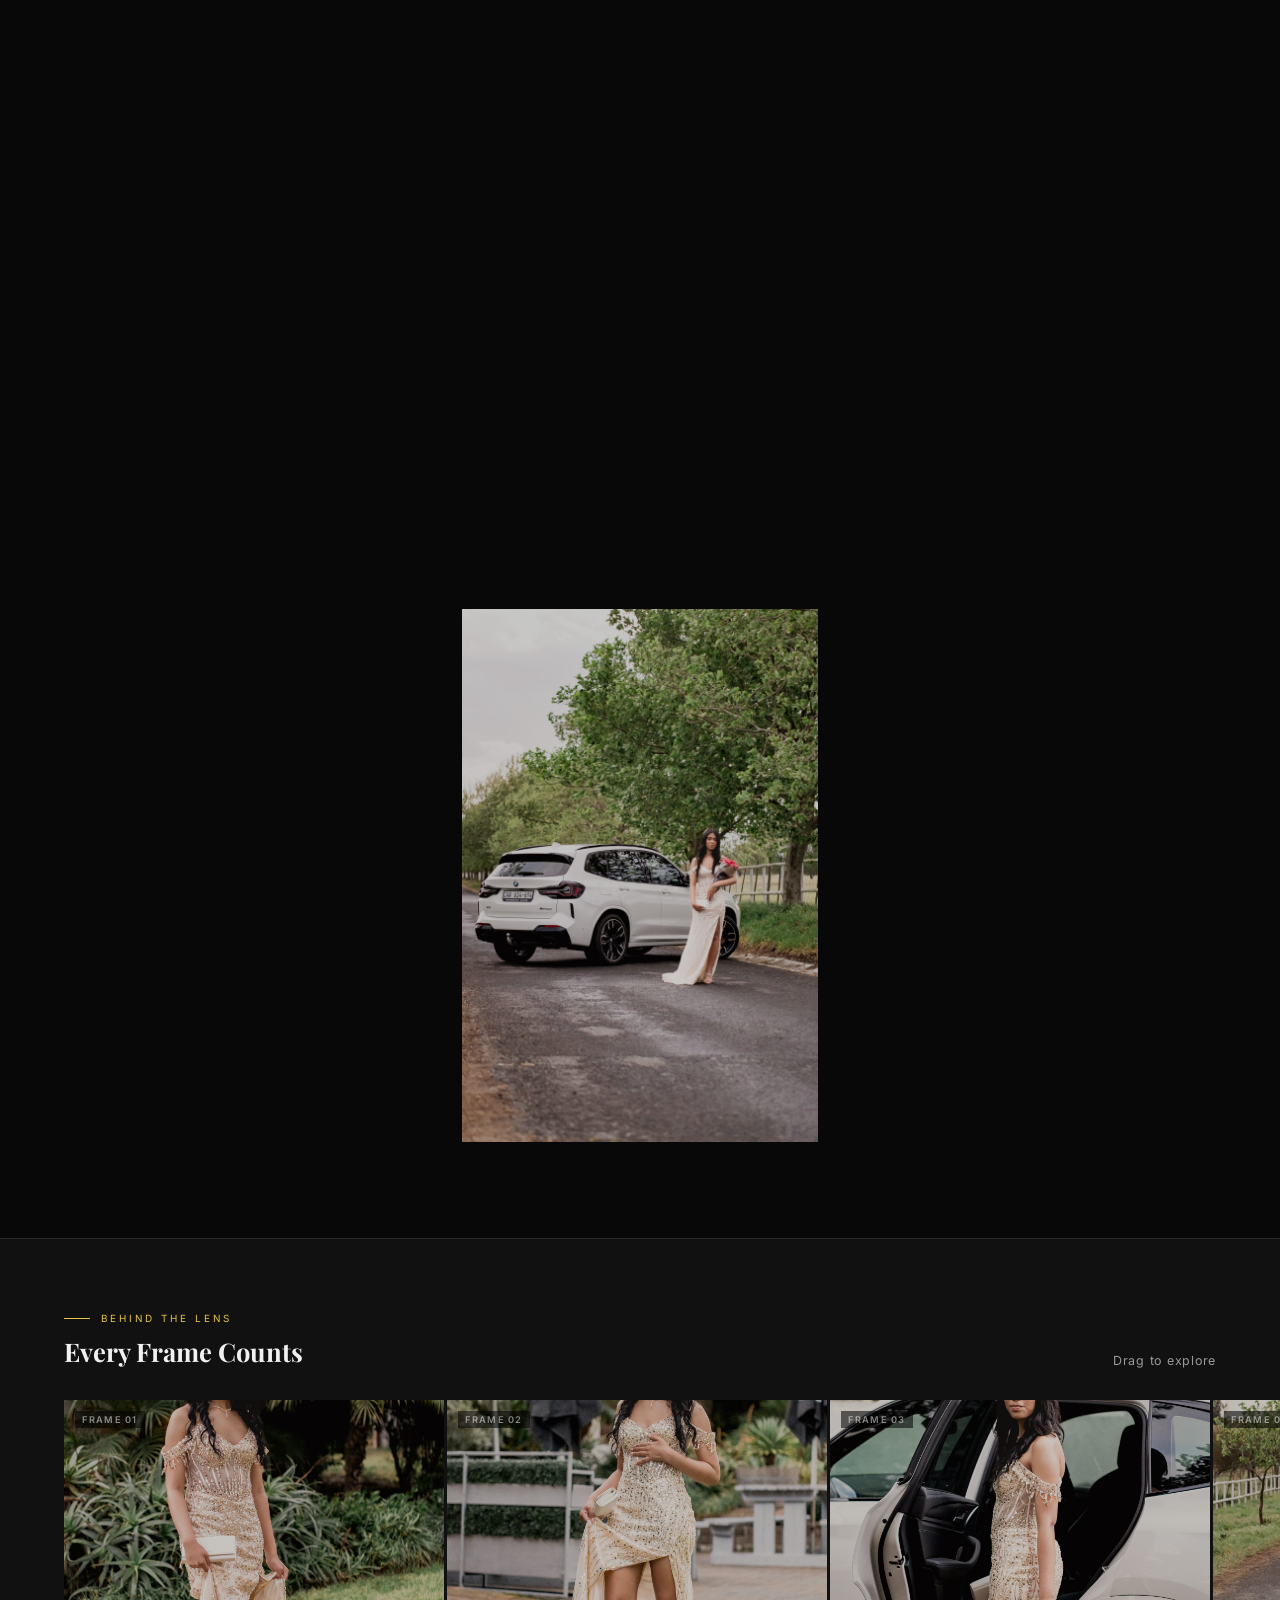
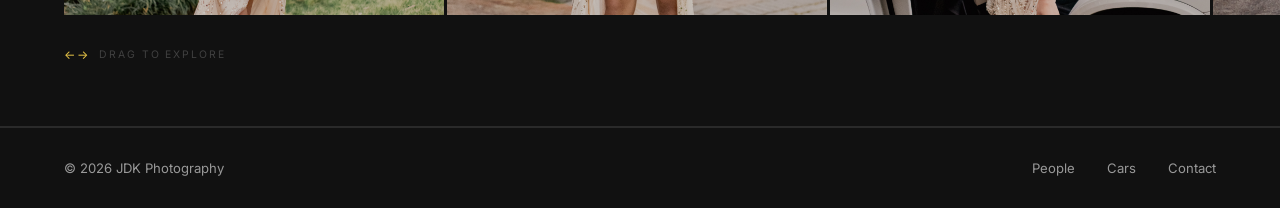
==== commit 173de50b: "Switch to dark theme and enhance styles Updated the theme from light to dark, modified styles for im" ====
--- a/index.html
+++ b/index.html
@@ -9,107 +9,106 @@
   <link rel="stylesheet" href="style.css">
   <style>
     /* ============================================================
-       PEOPLE PAGE — EDITORIAL MAGAZINE THEME  (light)
+       PEOPLE PAGE — DARK EDITORIAL MAGAZINE THEME
        ============================================================ */
 
-    /* ---- HERO: full-bleed image right, text left ---- */
+    /* ---- HERO ---- */
     .people-hero {
-      min-height: 100vh;
-      display: grid;
-      grid-template-columns: 1fr 1fr;
-      overflow: hidden;
-    }
-    .ph-left {
-      display: flex; flex-direction: column; justify-content: flex-end;
-      padding: 10rem 4rem 5rem;
-      background: var(--bg);
-      position: relative; z-index: 1;
-    }
-    /* thin vertical rule between columns */
-    .ph-left::after {
-      content: ''; position: absolute; right: 0; top: 10%; bottom: 10%;
-      width: 1px; background: var(--border);
-    }
-    .ph-right {
-      position: relative; overflow: hidden;
-    }
-    .ph-right-img {
+      position: relative; height: 100vh; min-height: 640px;
+      overflow: hidden; display: flex; align-items: flex-end;
+      padding: 0 4rem 5rem;
+    }
+    .ph-bg {
       position: absolute; inset: 0;
       background: center / cover no-repeat;
-      transform: scale(1.08);
-      transition: transform 8s ease;
-    }
-    .ph-right-img.loaded { transform: scale(1.0); }
-    .ph-right::after {
+      transform: scale(1.1); will-change: transform;
+    }
+    .ph-bg::before {
       content: ''; position: absolute; inset: 0;
-      background: linear-gradient(to right, var(--bg) 0%, transparent 18%);
-    }
-    /* issue-number watermark */
-    .ph-issue {
-      position: absolute; bottom: 2.5rem; right: 2.5rem; z-index: 2;
-      font-family: 'Playfair Display', serif;
-      font-size: 8rem; font-weight: 700; line-height: 1;
-      color: rgba(0,0,0,0.06); pointer-events: none; user-select: none;
-    }
-
+      background: rgba(0,0,0,0.5);
+    }
+    .ph-bg::after {
+      content: ''; position: absolute; inset: 0;
+      background: linear-gradient(to top,
+        rgba(8,8,8,1) 0%,
+        rgba(8,8,8,0.6) 38%,
+        transparent 100%);
+    }
+    .ph-grain {
+      position: absolute; inset: 0; z-index: 1; pointer-events: none;
+      opacity: 0.04;
+      background-image: url("data:image/svg+xml,%3Csvg xmlns='http://www.w3.org/2000/svg' width='300' height='300'%3E%3Cfilter id='n'%3E%3CfeTurbulence type='fractalNoise' baseFrequency='0.75' numOctaves='4' stitchTiles='stitch'/%3E%3C/filter%3E%3Crect width='300' height='300' filter='url(%23n)' opacity='1'/%3E%3C/svg%3E");
+    }
+    .ph-content {
+      position: relative; z-index: 2; max-width: 1200px; width: 100%;
+    }
     .ph-eyebrow {
-      display: flex; align-items: center; gap: 0.8rem;
-      font-size: 0.65rem; letter-spacing: 0.3em; text-transform: uppercase;
-      color: var(--accent); margin-bottom: 2rem;
-      opacity: 0; animation: fadeIn 0.8s 0.2s forwards;
+      display: flex; align-items: center; gap: 1rem; margin-bottom: 1.8rem;
+      font-size: 0.68rem; letter-spacing: 0.32em; text-transform: uppercase;
+      color: var(--accent); opacity: 0; animation: fadeIn 0.8s 0.2s forwards;
     }
     .ph-eyebrow::before {
-      content: ''; width: 32px; height: 1px; background: var(--accent);
-    }
-
+      content: ''; width: 36px; height: 1px; background: var(--accent);
+    }
     .ph-title {
       font-family: 'Playfair Display', serif;
-      font-size: clamp(3.5rem, 6vw, 6.5rem);
-      line-height: 0.92; font-weight: 700; letter-spacing: -0.02em;
-      color: var(--text); margin-bottom: 2rem;
+      font-size: clamp(4.5rem, 10.5vw, 10rem);
+      line-height: 0.88; font-weight: 700; letter-spacing: -0.02em;
+      color: #fff;
     }
     .ph-title-line { display: block; overflow: hidden; }
     .ph-title-line span {
-      display: block;
-      transform: translateY(110%);
-      animation: lineReveal 1s cubic-bezier(0.22,1,0.36,1) forwards;
-    }
-    .ph-title-line:nth-child(1) span { animation-delay: 0.1s; }
-    .ph-title-line:nth-child(2) span { animation-delay: 0.26s; font-style: italic; color: var(--accent); }
-    .ph-title-line:nth-child(3) span { animation-delay: 0.42s; }
-
-    .ph-desc {
-      font-size: 0.93rem; color: var(--muted); line-height: 1.85;
-      max-width: 380px; margin-bottom: 3rem;
-      opacity: 0; animation: fadeIn 0.9s 0.75s forwards;
-    }
+      display: block; transform: translateY(110%);
+      animation: lineReveal 1s cubic-bezier(0.22, 1, 0.36, 1) forwards;
+    }
+    .ph-title-line:nth-child(1) span { animation-delay: 0.15s; }
+    .ph-title-line:nth-child(2) span { animation-delay: 0.30s; color: var(--accent); font-style: italic; }
+    .ph-title-line:nth-child(3) span { animation-delay: 0.45s; }
     .ph-meta {
-      display: flex; align-items: center; gap: 2.5rem;
-      padding-top: 2rem; border-top: 1px solid var(--border);
-      opacity: 0; animation: fadeIn 0.9s 0.95s forwards;
-    }
-    .ph-stat .n {
-      font-family: 'Playfair Display', serif;
-      font-size: 1.7rem; font-weight: 700; color: var(--accent); line-height: 1;
-    }
-    .ph-stat .l {
-      font-size: 0.6rem; letter-spacing: 0.2em; text-transform: uppercase;
-      color: var(--muted); margin-top: 0.25rem;
-    }
-    .ph-divider { width: 1px; height: 32px; background: var(--border); }
-    .ph-scroll {
-      display: flex; flex-direction: column; align-items: center; gap: 0.4rem;
-      margin-top: 3.5rem; color: var(--muted);
-      font-size: 0.6rem; letter-spacing: 0.22em; text-transform: uppercase;
-      opacity: 0; animation: fadeIn 0.8s 1.3s forwards;
-    }
-    .ph-scroll-line {
-      width: 1px; height: 42px;
-      background: linear-gradient(to bottom, var(--muted), transparent);
+      display: flex; align-items: center; gap: 3rem;
+      margin-top: 2.8rem; padding-top: 2rem;
+      border-top: 1px solid rgba(255,255,255,0.1);
+      opacity: 0; animation: fadeIn 0.8s 0.9s forwards;
+    }
+    .ph-stat .num {
+      font-family: 'Playfair Display', serif;
+      font-size: 2rem; font-weight: 700; color: var(--accent); line-height: 1;
+    }
+    .ph-stat .lbl {
+      font-size: 0.62rem; letter-spacing: 0.22em; text-transform: uppercase;
+      color: rgba(255,255,255,0.35); margin-top: 0.3rem;
+    }
+    .ph-divider { width: 1px; height: 38px; background: rgba(255,255,255,0.12); }
+    .ph-cta { margin-left: auto; }
+    .ph-side {
+      position: absolute; right: 4rem; top: 50%; transform: translateY(-50%);
+      z-index: 2; writing-mode: vertical-lr;
+      display: flex; flex-direction: column; align-items: center; gap: 1rem;
+      font-size: 0.58rem; letter-spacing: 0.28em; text-transform: uppercase;
+      color: rgba(255,255,255,0.25);
+      opacity: 0; animation: fadeIn 1s 1.2s forwards;
+    }
+    .ph-side::after {
+      content: ''; width: 1px; height: 64px;
+      background: linear-gradient(to bottom, rgba(255,255,255,0.25), transparent);
       animation: pulse 2.2s ease-in-out infinite;
     }
 
-    /* ---- PULL QUOTE DIVIDER ---- */
+    /* ---- TICKER ---- */
+    .people-ticker {
+      background: var(--accent); padding: 0.65rem 0;
+      overflow: hidden; white-space: nowrap;
+    }
+    .people-ticker-track {
+      display: inline-flex; animation: marquee 30s linear infinite;
+    }
+    .people-ticker-track span {
+      font-size: 0.62rem; font-weight: 700; letter-spacing: 0.3em;
+      text-transform: uppercase; color: #080808; padding: 0 2rem;
+    }
+    .ticker-dot { color: rgba(8,8,8,0.35) !important; padding: 0 !important; letter-spacing: 0 !important; }
+
+    /* ---- PULL QUOTE ---- */
     .people-quote {
       padding: 5rem 4rem;
       display: flex; align-items: center; gap: 3rem;
@@ -119,7 +118,7 @@
     .quote-mark {
       font-family: 'Playfair Display', serif;
       font-size: 8rem; line-height: 0.6;
-      color: var(--accent); opacity: 0.25;
+      color: var(--accent); opacity: 0.2;
       flex-shrink: 0; user-select: none;
     }
     .quote-body { max-width: 580px; }
@@ -133,11 +132,9 @@
       font-size: 0.62rem; letter-spacing: 0.26em; text-transform: uppercase;
       color: var(--muted); display: flex; align-items: center; gap: 0.6rem;
     }
-    .quote-attr::before {
-      content: ''; width: 22px; height: 1px; background: var(--accent);
-    }
-
-    /* ---- GALLERY SWITCHER (people) ---- */
+    .quote-attr::before { content: ''; width: 22px; height: 1px; background: var(--accent); }
+
+    /* ---- GALLERY SWITCHER ---- */
     .people-switcher {
       background: var(--bg); padding: 4rem 4rem 2.5rem;
       border-top: 1px solid var(--border);
@@ -151,29 +148,27 @@
       font-size: clamp(1.6rem, 2.5vw, 2.2rem); color: var(--text);
     }
     .psw-head p { color: var(--muted); font-size: 0.82rem; letter-spacing: 0.06em; }
-    .psw-cards {
-      display: grid; grid-template-columns: repeat(3, 1fr); gap: 3px;
-    }
+    .psw-cards { display: grid; grid-template-columns: repeat(3, 1fr); gap: 3px; }
     .psw-card {
       position: relative; overflow: hidden; cursor: pointer;
-      aspect-ratio: 3/2; background: #e8e0d8;
+      aspect-ratio: 3/2; background: #0f0f0f;
       outline: 2px solid transparent; outline-offset: -2px;
       transition: outline-color 0.3s;
     }
     .psw-card.active { outline-color: var(--accent); }
     .psw-card img {
       width: 100%; height: 100%; object-fit: cover; display: block;
-      filter: brightness(0.65) saturate(0.7);
+      filter: brightness(0.5) saturate(0.7);
       transition: filter 0.45s ease, transform 0.45s ease;
     }
     .psw-card:hover img,
-    .psw-card.active img { filter: brightness(0.78) saturate(1); }
+    .psw-card.active img { filter: brightness(0.72) saturate(1); }
     .psw-card:hover img { transform: scale(1.06); }
     .psw-card-info {
       position: absolute; inset: 0;
       display: flex; flex-direction: column; justify-content: flex-end;
       padding: 1.1rem 1.3rem;
-      background: linear-gradient(to top, rgba(0,0,0,0.7) 0%, transparent 60%);
+      background: linear-gradient(to top, rgba(0,0,0,0.82) 0%, transparent 60%);
     }
     .psw-card-label {
       font-size: 0.68rem; letter-spacing: 0.2em; text-transform: uppercase;
@@ -190,9 +185,10 @@
     }
     .psw-card.active .psw-active-bar { width: 100%; }
 
-    /* ---- MASONRY GALLERY ---- */
+    /* ---- MAGAZINE GALLERY ---- */
     .people-gallery-section {
       padding: 4rem 0 6rem; background: var(--bg);
+      border-top: 1px solid var(--border);
     }
     .pgs-header {
       padding: 0 4rem 2.5rem;
@@ -204,25 +200,105 @@
     }
     .pgs-header p { color: var(--muted); font-size: 0.82rem; max-width: 220px; text-align: right; line-height: 1.7; }
 
-    /* re-skin the shared .gallery-grid for the light editorial look */
+    /* Magazine masonry grid */
     .gallery-grid {
-      columns: 3; column-gap: 3px;
-      padding: 0 4rem;
+      columns: 3; column-gap: 3px; padding: 0 4rem;
     }
     .gallery-item {
       break-inside: avoid; margin-bottom: 3px;
-    }
-    .gallery-item img { width: 100%; height: auto; display: block; }
-
-    /* ---- SEC LABEL (shared helper) ---- */
+      position: relative; overflow: hidden; cursor: pointer;
+      background: #0f0f0f;
+      /* swipe-in from right */
+      opacity: 0;
+      transform: translateX(48px);
+      transition: opacity 0.7s ease, transform 0.7s cubic-bezier(0.22, 1, 0.36, 1);
+    }
+    .gallery-item.vis {
+      opacity: 1; transform: translateX(0);
+    }
+    .gallery-item img {
+      width: 100%; height: auto; display: block;
+      filter: brightness(0.82);
+      transition: transform 0.75s cubic-bezier(0.25, 0.46, 0.45, 0.94), filter 0.75s ease;
+    }
+    .gallery-item:hover img { transform: scale(1.05); filter: brightness(1); }
+    .gallery-item-overlay {
+      position: absolute; inset: 0;
+      background: linear-gradient(to top, rgba(0,0,0,0.75) 0%, transparent 50%);
+      opacity: 0; transition: opacity 0.35s;
+      display: flex; flex-direction: column; justify-content: flex-end;
+      padding: 1.2rem 1.4rem;
+    }
+    .gallery-item:hover .gallery-item-overlay { opacity: 1; }
+    .gallery-item-overlay .o-num {
+      font-family: 'Playfair Display', serif;
+      font-size: 2.2rem; font-weight: 700; color: var(--accent); line-height: 1;
+      transform: translateY(10px);
+      transition: transform 0.35s cubic-bezier(0.22, 1, 0.36, 1);
+    }
+    .gallery-item-overlay .o-cap {
+      font-size: 0.68rem; letter-spacing: 0.16em; text-transform: uppercase;
+      color: rgba(255,255,255,0.8);
+      transform: translateY(10px);
+      transition: transform 0.35s 0.04s cubic-bezier(0.22, 1, 0.36, 1);
+    }
+    .gallery-item:hover .gallery-item-overlay .o-num,
+    .gallery-item:hover .gallery-item-overlay .o-cap { transform: translateY(0); }
+
+    /* ---- LANDSCAPE FILMSTRIP (replaces marquee) ---- */
+    .people-film-section {
+      padding: 4rem 0; background: var(--bg2);
+      border-top: 1px solid var(--border);
+      border-bottom: 1px solid var(--border);
+    }
+    .people-film-head {
+      padding: 0 4rem 2rem;
+      display: flex; justify-content: space-between; align-items: flex-end;
+    }
+    .people-film-head h2 {
+      font-family: 'Playfair Display', serif;
+      font-size: clamp(1.4rem, 2vw, 2rem); color: var(--text);
+    }
+    .people-film-head p { color: var(--muted); font-size: 0.78rem; letter-spacing: 0.06em; }
+    .people-film-scroll {
+      display: flex; gap: 3px; overflow-x: auto;
+      padding: 0 4rem 1rem; cursor: grab;
+      -webkit-overflow-scrolling: touch; scrollbar-width: none;
+    }
+    .people-film-scroll::-webkit-scrollbar { display: none; }
+    .people-film-scroll:active { cursor: grabbing; }
+    .people-film-frame {
+      flex-shrink: 0;
+      width: 380px; height: 215px; /* fixed landscape 16:9 */
+      position: relative; overflow: hidden; cursor: pointer;
+      background: #0f0f0f;
+    }
+    .people-film-frame img {
+      width: 100%; height: 100%; object-fit: cover; display: block;
+      filter: brightness(0.78) sepia(0.1);
+      transition: transform 0.55s ease, filter 0.55s ease;
+    }
+    .people-film-frame:hover img { transform: scale(1.07); filter: brightness(1) sepia(0); }
+    .people-film-id {
+      position: absolute; top: 0.7rem; left: 0.7rem;
+      font-size: 0.58rem; font-weight: 600; letter-spacing: 0.14em;
+      color: rgba(255,255,255,0.5); background: rgba(0,0,0,0.55);
+      padding: 0.18rem 0.45rem; pointer-events: none;
+    }
+    .people-film-hint {
+      padding: 1rem 4rem 0;
+      font-size: 0.65rem; letter-spacing: 0.18em; text-transform: uppercase;
+      color: rgba(255,255,255,0.2); display: flex; align-items: center; gap: 0.6rem;
+    }
+    .people-film-hint::before { content: '←→'; font-size: 0.75rem; color: var(--accent); }
+
+    /* ---- SEC LABEL ---- */
     .sec-label {
       display: inline-flex; align-items: center; gap: 0.7rem;
       font-size: 0.62rem; letter-spacing: 0.3em; text-transform: uppercase;
       color: var(--accent); margin-bottom: 0.6rem;
     }
-    .sec-label::before {
-      content: ''; width: 26px; height: 1px; background: var(--accent);
-    }
+    .sec-label::before { content: ''; width: 26px; height: 1px; background: var(--accent); }
 
     /* ---- KEYFRAMES ---- */
     @keyframes lineReveal {
@@ -232,30 +308,35 @@
 
     /* ---- RESPONSIVE ---- */
     @media (max-width: 1024px) {
-      .people-hero { grid-template-columns: 1fr; min-height: auto; }
-      .ph-left { padding: 9rem 2.5rem 4rem; }
-      .ph-left::after { display: none; }
-      .ph-right { height: 55vw; }
       .people-quote { padding: 3.5rem 2.5rem; gap: 1.5rem; }
       .people-switcher { padding: 3rem 2.5rem 2rem; }
       .pgs-header { padding: 0 2.5rem 2rem; flex-direction: column; align-items: flex-start; gap: 0.5rem; }
       .pgs-header p { text-align: left; }
       .gallery-grid { columns: 2; padding: 0 2.5rem; }
-    }
-    @media (max-width: 650px) {
-      .ph-left { padding: 8rem 1.5rem 3rem; }
-      .ph-right { height: 72vw; }
-      .people-quote { flex-direction: column; gap: 0; padding: 3rem 1.5rem; }
+      .people-film-scroll { padding: 0 2rem 1rem; }
+      .people-film-hint { padding: 1rem 2rem 0; }
+      .people-film-head { padding: 0 2rem 1.5rem; }
+    }
+    @media (max-width: 700px) {
+      .people-hero { padding: 0 1.5rem 3.5rem; }
+      .ph-side { display: none; }
+      .ph-meta { flex-wrap: wrap; gap: 1.5rem; }
+      .ph-cta { margin-left: 0; width: 100%; }
+      .people-quote { flex-direction: column; gap: 0.5rem; padding: 3rem 1.5rem; }
       .quote-mark { font-size: 5rem; }
       .people-switcher { padding: 2.5rem 1.5rem 1.5rem; }
       .psw-cards { grid-template-columns: 1fr 1fr; }
       .psw-head { flex-direction: column; align-items: flex-start; gap: 0.5rem; }
       .gallery-grid { columns: 1; padding: 0 1.5rem; }
       .pgs-header { padding: 0 1.5rem 1.5rem; }
+      .people-film-frame { width: 260px; height: 147px; }
+      .people-film-scroll { padding: 0 1.5rem 1rem; }
+      .people-film-hint { padding: 1rem 1.5rem 0; }
+      .people-film-head { padding: 0 1.5rem 1.5rem; }
     }
   </style>
 </head>
-<body class="light" data-page="people">
+<body class="dark" data-page="people">
 
   <nav id="navbar">
     <a class="nav-logo" href="index.html">Junaid K</a>
@@ -267,52 +348,46 @@
   </nav>
 
   <!-- ═══════════════════════════════════════
-       HERO — split layout
+       CINEMATIC HERO
   ═══════════════════════════════════════ -->
   <section class="people-hero">
-    <div class="ph-left">
+    <div class="ph-bg" id="phHeroBg"></div>
+    <div class="ph-grain"></div>
+    <div class="ph-content">
       <div class="ph-eyebrow">Portrait Photography</div>
       <h1 class="ph-title">
         <span class="ph-title-line"><span>Human</span></span>
         <span class="ph-title-line"><span>Stories</span></span>
         <span class="ph-title-line"><span>Told</span></span>
       </h1>
-      <p class="ph-desc">
-        Every portrait holds a universe — a fleeting expression, a stolen glance,
-        a moment suspended in light. These are the frames that stay with you.
-      </p>
       <div class="ph-meta">
         <div class="ph-stat">
-          <div class="n" id="peopleCount">—</div>
-          <div class="l">Portraits</div>
+          <div class="num" id="peopleCount">—</div>
+          <div class="lbl">Portraits</div>
         </div>
         <div class="ph-divider"></div>
         <div class="ph-stat">
-          <div class="n">2</div>
-          <div class="l">Collections</div>
+          <div class="num">2</div>
+          <div class="lbl">Collections</div>
         </div>
         <div class="ph-divider"></div>
         <div class="ph-stat">
-          <div class="n">2026</div>
-          <div class="l">Season</div>
+          <div class="num">2026</div>
+          <div class="lbl">Season</div>
+        </div>
+        <div class="ph-cta">
+          <a href="#gallery" class="cta-btn">View Gallery</a>
         </div>
       </div>
-      <div class="ph-scroll">
-        <span>Scroll</span>
-        <div class="ph-scroll-line"></div>
-      </div>
     </div>
-    <div class="ph-right">
-      <div class="ph-right-img" id="phHeroBg"></div>
-      <div class="ph-issue">01</div>
-    </div>
+    <div class="ph-side">Scroll</div>
   </section>
 
   <!-- ═══════════════════════════════════════
-       MARQUEE
+       ACCENT TICKER
   ═══════════════════════════════════════ -->
-  <div class="marquee-section">
-    <div class="marquee-track" id="marqueeTrack"></div>
+  <div class="people-ticker" aria-hidden="true">
+    <div class="people-ticker-track" id="peopleTicker"></div>
   </div>
 
   <!-- ═══════════════════════════════════════
@@ -341,7 +416,7 @@
   </section>
 
   <!-- ═══════════════════════════════════════
-       MASONRY GALLERY
+       MAGAZINE GALLERY
   ═══════════════════════════════════════ -->
   <section class="people-gallery-section" id="gallery">
     <div class="pgs-header">
@@ -349,20 +424,25 @@
         <div class="sec-label">Full Collection</div>
         <h2>The Gallery</h2>
       </div>
-      <p>Emotions, milestones & quiet moments in time.</p>
+      <p>Emotions, milestones &amp; quiet moments in time.</p>
     </div>
     <div class="gallery-grid" id="galleryGrid"></div>
   </section>
 
   <!-- ═══════════════════════════════════════
-       PORTFOLIO SWITCH
+       LANDSCAPE FILMSTRIP
   ═══════════════════════════════════════ -->
-  <div class="portfolio-switch">
-    <a href="cars.html" class="switch-link">
-      <span>Also explore</span>
-      <strong>Automotive Photography &#x2192;</strong>
-    </a>
-  </div>
+  <section class="people-film-section">
+    <div class="people-film-head">
+      <div>
+        <div class="sec-label">Behind the Lens</div>
+        <h2>Every Frame Counts</h2>
+      </div>
+      <p>Drag to explore</p>
+    </div>
+    <div class="people-film-scroll" id="peopleFilmStrip"></div>
+    <p class="people-film-hint">Drag to explore</p>
+  </section>
 
   <!-- ═══════════════════════════════════════
        LIGHTBOX
@@ -395,19 +475,153 @@
                     peopleGalleries.wedding.images.length;
       if (cnt) cnt.textContent = allImgs;
       var cover = peopleGalleries.matricBall.cover;
-      if (bg) {
-        bg.style.backgroundImage = "url('" + cover + "')";
-        /* subtle ken-burns on load */
-        setTimeout(function() { bg.classList.add('loaded'); }, 100);
-      }
+      if (bg) bg.style.backgroundImage = "url('" + cover + "')";
     })();
 
-    /* ── Parallax hero image ── */
+    /* ── Hero parallax ── */
     var _phBg = document.getElementById('phHeroBg');
     window.addEventListener('scroll', function() {
       if (!_phBg) return;
-      _phBg.style.transform = 'scale(1.0) translateY(' + (window.scrollY * 0.18) + 'px)';
+      _phBg.style.transform = 'scale(1.1) translateY(' + (window.scrollY * 0.22) + 'px)';
     }, { passive: true });
+
+    /* ── Ticker ── */
+    (function() {
+      var words = ['Portrait Photography','·','Human Stories','·','Weddings','·','Matric Ball','·','Cape Town','·'];
+      var t = document.getElementById('peopleTicker');
+      if (!t) return;
+      [0,1].forEach(function() {
+        words.forEach(function(w) {
+          var s = document.createElement('span');
+          if (w === '·') s.className = 'ticker-dot';
+          s.textContent = w; t.appendChild(s);
+        });
+      });
+    })();
+
+    /* ── Gallery switcher ── */
+    (function() {
+      if (typeof peopleGalleries === 'undefined') return;
+      var cards = document.getElementById('peopleSwitcherCards');
+      var activeKey = Object.keys(peopleGalleries)[0];
+
+      Object.keys(peopleGalleries).forEach(function(key) {
+        var g = peopleGalleries[key];
+        var card = document.createElement('div');
+        card.className = 'psw-card' + (key === activeKey ? ' active' : '');
+        card.dataset.key = key;
+        card.innerHTML =
+          '<img src="' + g.cover + '" alt="' + g.label + '" loading="lazy">' +
+          '<div class="psw-card-info">' +
+            '<div class="psw-card-label">' + g.label + '</div>' +
+            '<div class="psw-card-count">' + g.images.length + ' frames</div>' +
+          '</div>' +
+          '<div class="psw-active-bar"></div>';
+        card.addEventListener('click', function() { switchPeopleGallery(key); });
+        cards.appendChild(card);
+      });
+
+      function switchPeopleGallery(key) {
+        if (key === activeKey) return;
+        activeKey = key;
+        var g = peopleGalleries[key];
+        document.querySelectorAll('.psw-card').forEach(function(c) {
+          c.classList.toggle('active', c.dataset.key === key);
+        });
+        var lbl = document.getElementById('activePeopleLabel');
+        if (lbl) lbl.textContent = 'Viewing: ' + g.label;
+        images = g.images;
+        buildPeopleGrid(g.images);
+        buildPeopleFilmStrip(g.images);
+        var sec = document.getElementById('gallery');
+        if (sec) sec.scrollIntoView({ behavior: 'smooth', block: 'start' });
+      }
+    })();
+
+    /* ── Build gallery grid with swipe-in reveal ── */
+    function buildPeopleGrid(imgs) {
+      var grid = document.getElementById('galleryGrid');
+      if (!grid) return;
+      grid.style.opacity = '0'; grid.style.transition = 'opacity 0.2s';
+      setTimeout(function() {
+        grid.innerHTML = '';
+        imgs.forEach(function(img, i) {
+          var item = document.createElement('div');
+          item.className = 'gallery-item';
+          item.innerHTML =
+            '<img src="' + img.src + '" alt="' + img.caption + '" loading="lazy">' +
+            '<div class="gallery-item-overlay">' +
+              '<div class="o-num">0' + (i + 1) + '</div>' +
+              '<div class="o-cap">' + img.caption + '</div>' +
+            '</div>';
+          item.addEventListener('click', function() { openLightbox(i); });
+          grid.appendChild(item);
+        });
+        grid.style.opacity = '1';
+
+        /* staggered swipe-in observer */
+        var obs = new IntersectionObserver(function(entries) {
+          entries.forEach(function(entry) {
+            if (entry.isIntersecting) {
+              /* slight stagger based on column position */
+              var idx = Array.from(grid.querySelectorAll('.gallery-item')).indexOf(entry.target);
+              setTimeout(function() {
+                entry.target.classList.add('vis');
+              }, (idx % 3) * 80);
+              obs.unobserve(entry.target);
+            }
+          });
+        }, { threshold: 0.05 });
+
+        grid.querySelectorAll('.gallery-item').forEach(function(el) {
+          requestAnimationFrame(function() { obs.observe(el); });
+        });
+      }, 220);
+    }
+
+    /* ── Build landscape filmstrip (landscape frames only) ── */
+    function buildPeopleFilmStrip(imgs) {
+      var strip = document.getElementById('peopleFilmStrip');
+      if (!strip) return;
+      /* filter to landscape only — or include all but force landscape crop */
+      strip.innerHTML = '';
+      imgs.forEach(function(img, i) {
+        var f = document.createElement('div');
+        f.className = 'people-film-frame';
+        /* object-fit:cover on a 380×215 container will crop portrait images
+           to their landscape centre — fine for a filmstrip */
+        f.innerHTML =
+          '<img src="' + img.src + '" alt="' + img.caption + '" loading="lazy">' +
+          '<div class="people-film-id">FRAME ' + String(i + 1).padStart(2,'0') + '</div>';
+        f.addEventListener('click', function() { openLightbox(i); });
+        strip.appendChild(f);
+      });
+    }
+
+    /* ── Filmstrip drag-scroll ── */
+    (function() {
+      var strip = document.getElementById('peopleFilmStrip');
+      if (!strip) return;
+      var down = false, startX, sl;
+      strip.addEventListener('mousedown', function(e) {
+        down = true; startX = e.pageX - strip.offsetLeft; sl = strip.scrollLeft;
+      });
+      ['mouseleave','mouseup'].forEach(function(ev) {
+        strip.addEventListener(ev, function() { down = false; });
+      });
+      strip.addEventListener('mousemove', function(e) {
+        if (!down) return; e.preventDefault();
+        strip.scrollLeft = sl - (e.pageX - strip.offsetLeft - startX) * 1.6;
+      });
+    })();
+
+    /* ── Initial build ── */
+    if (typeof peopleGalleries !== 'undefined') {
+      var firstKey = Object.keys(peopleGalleries)[0];
+      buildPeopleGrid(peopleGalleries[firstKey].images);
+      buildPeopleFilmStrip(peopleGalleries[firstKey].images);
+      images = peopleGalleries[firstKey].images;
+    }
   </script>
 </body>
 </html>
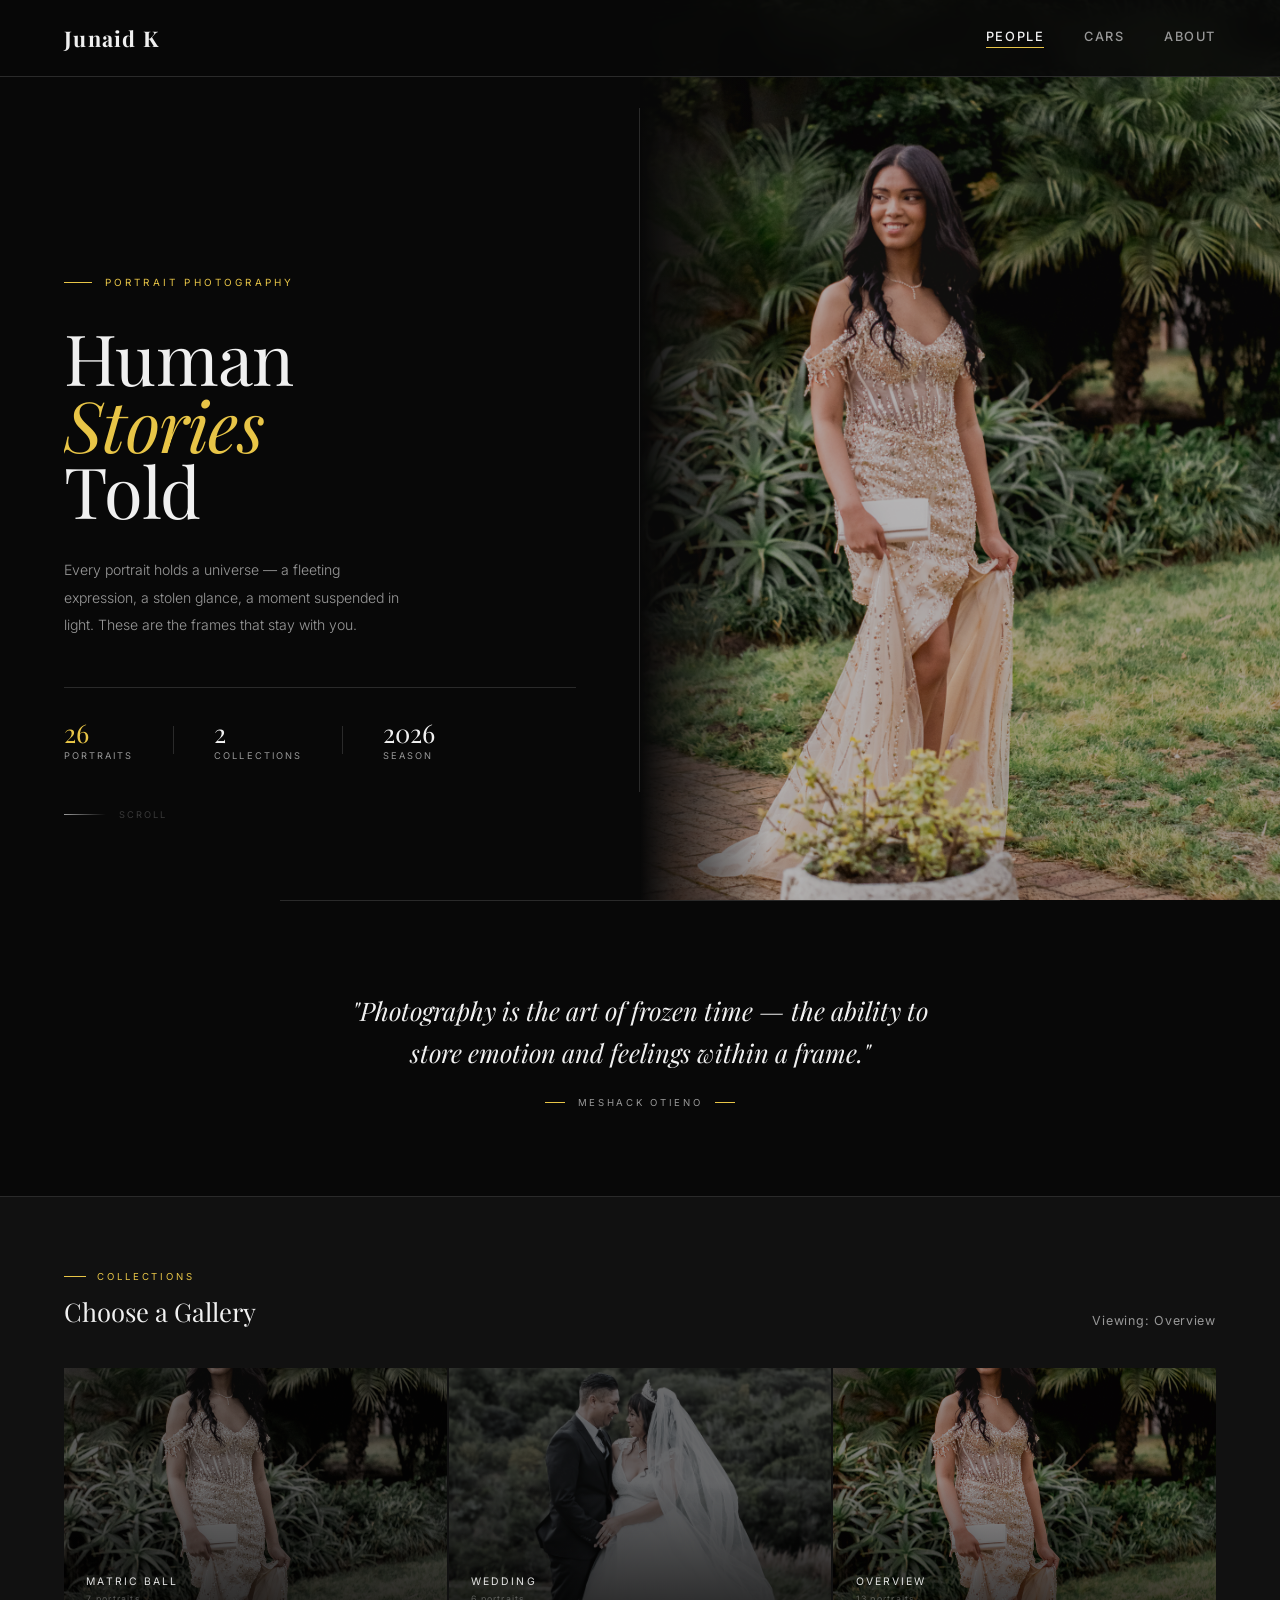
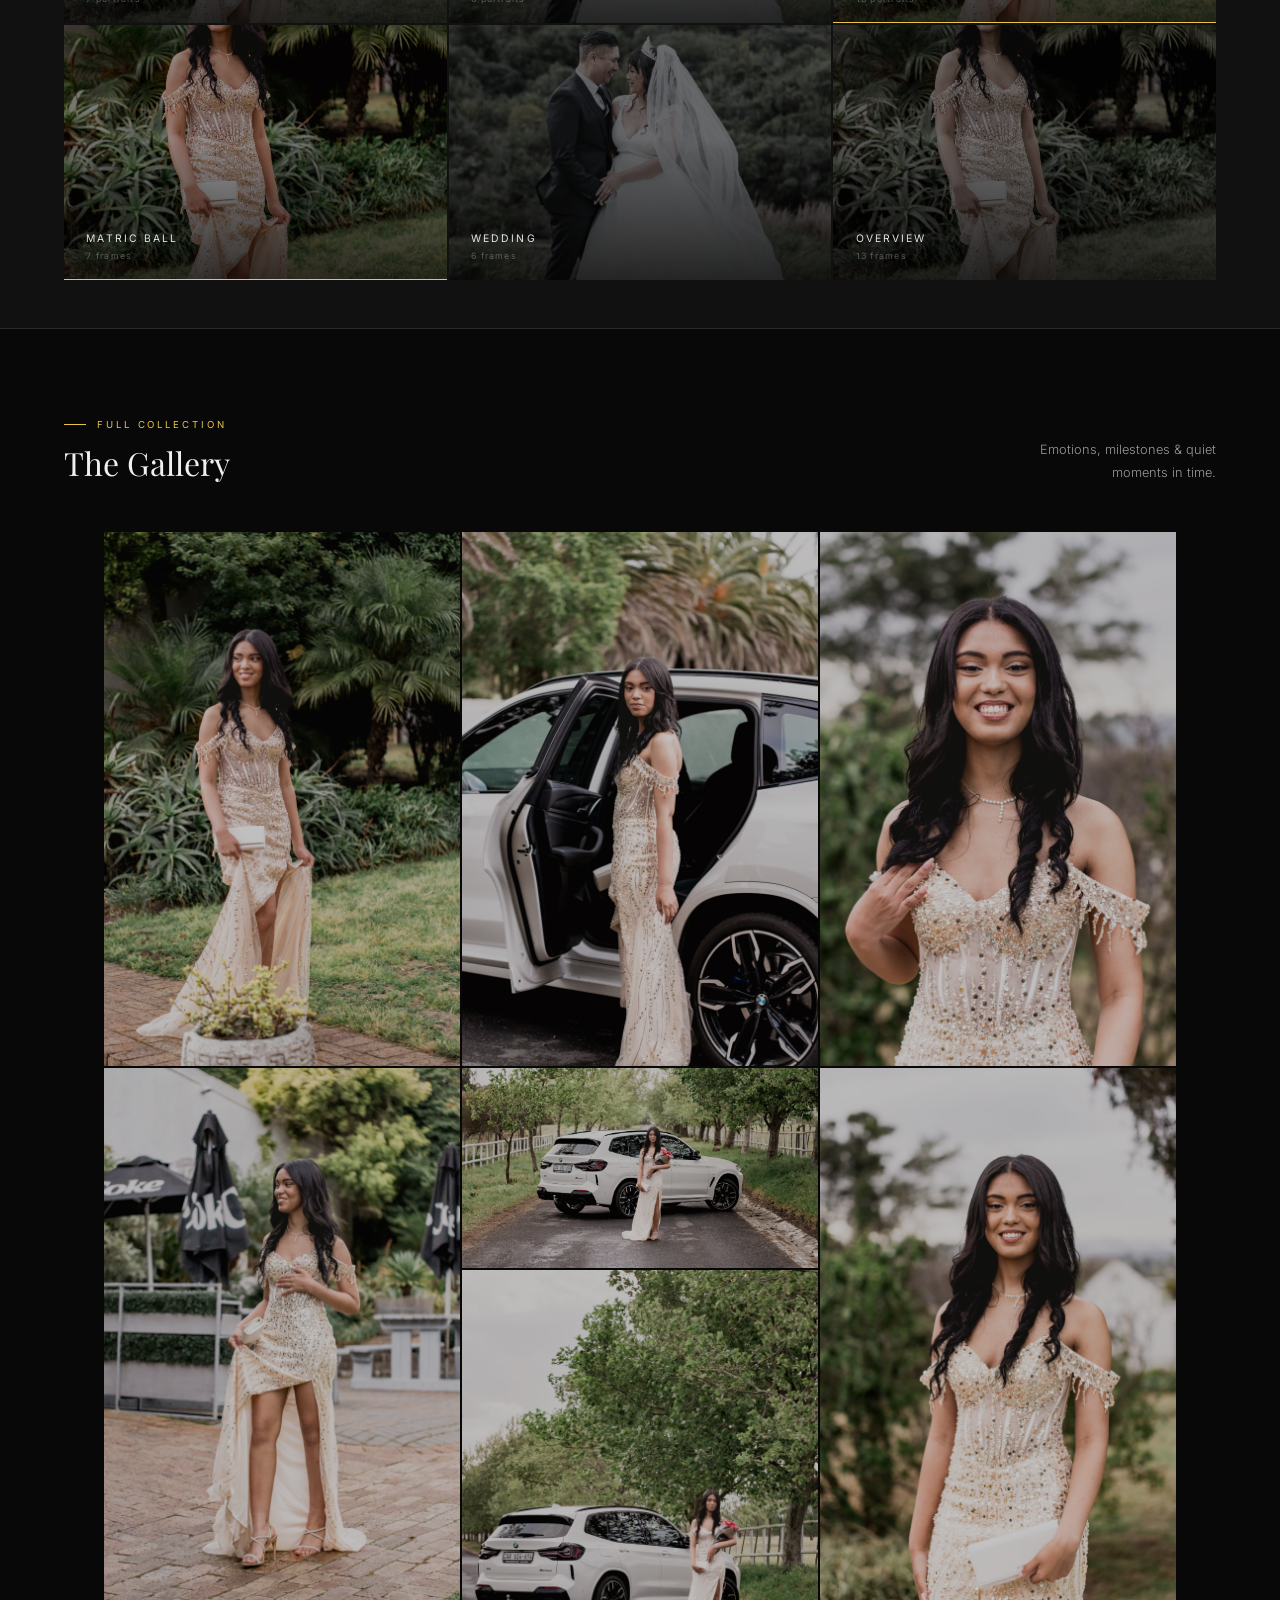
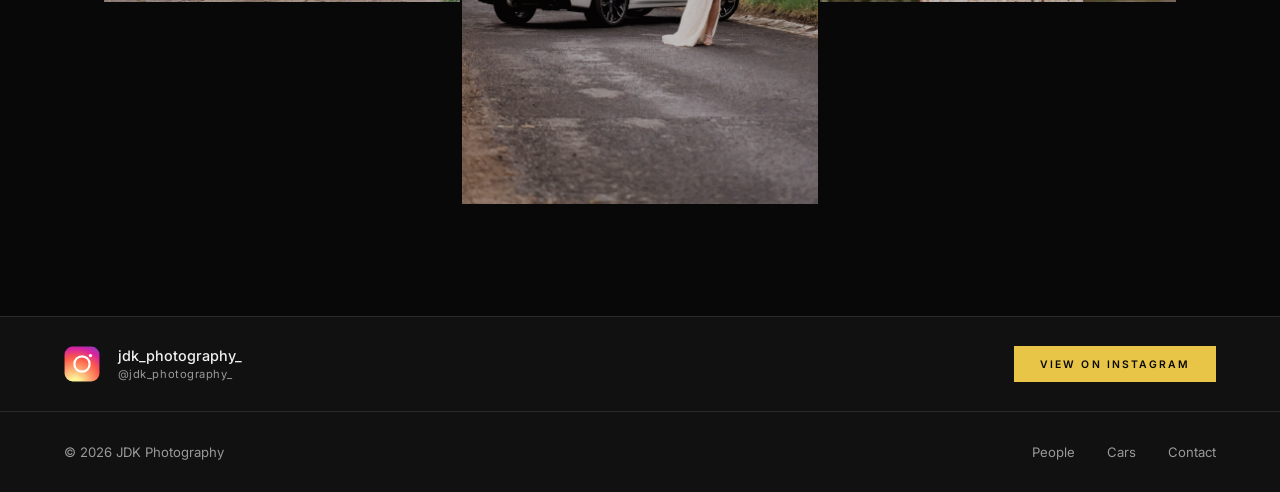
==== commit 15a8f5e1: "Refactor people page layout and styles Refactor styles and structure for the people page, enhancing " ====
--- a/index.html
+++ b/index.html
@@ -9,259 +9,290 @@
   <link rel="stylesheet" href="style.css">
   <style>
     /* ============================================================
-       PEOPLE PAGE — DARK EDITORIAL MAGAZINE THEME
+       PEOPLE PAGE — CALM · SOPHISTICATED · DARK
        ============================================================ */
 
     /* ---- HERO ---- */
     .people-hero {
-      position: relative; height: 100vh; min-height: 640px;
-      overflow: hidden; display: flex; align-items: flex-end;
-      padding: 0 4rem 5rem;
-    }
-    .ph-bg {
+      min-height: 100vh;
+      display: grid;
+      grid-template-columns: 1fr 1fr;
+      overflow: hidden;
+      background: var(--bg);
+    }
+    .ph-left {
+      display: flex; flex-direction: column; justify-content: flex-end;
+      padding: 10rem 4rem 5rem;
+      position: relative; z-index: 1;
+    }
+    .ph-left::after {
+      content: ''; position: absolute; right: 0; top: 12%; bottom: 12%;
+      width: 1px; background: var(--border);
+    }
+    .ph-right {
+      position: relative; overflow: hidden;
+    }
+    .ph-right-img {
       position: absolute; inset: 0;
       background: center / cover no-repeat;
-      transform: scale(1.1); will-change: transform;
-    }
-    .ph-bg::before {
+      transition: transform 12s ease;
+      transform: scale(1.04);
+    }
+    .ph-right-img.loaded { transform: scale(1.0); }
+    /* soft left bleed into text col */
+    .ph-right::after {
       content: ''; position: absolute; inset: 0;
-      background: rgba(0,0,0,0.5);
-    }
-    .ph-bg::after {
-      content: ''; position: absolute; inset: 0;
-      background: linear-gradient(to top,
-        rgba(8,8,8,1) 0%,
-        rgba(8,8,8,0.6) 38%,
-        transparent 100%);
-    }
-    .ph-grain {
-      position: absolute; inset: 0; z-index: 1; pointer-events: none;
-      opacity: 0.04;
-      background-image: url("data:image/svg+xml,%3Csvg xmlns='http://www.w3.org/2000/svg' width='300' height='300'%3E%3Cfilter id='n'%3E%3CfeTurbulence type='fractalNoise' baseFrequency='0.75' numOctaves='4' stitchTiles='stitch'/%3E%3C/filter%3E%3Crect width='300' height='300' filter='url(%23n)' opacity='1'/%3E%3C/svg%3E");
-    }
-    .ph-content {
-      position: relative; z-index: 2; max-width: 1200px; width: 100%;
-    }
+      background: linear-gradient(to right, var(--bg) 0%, transparent 20%);
+    }
+    /* subtle dark wash over the image */
+    .ph-right::before {
+      content: ''; position: absolute; inset: 0; z-index: 1;
+      background: rgba(8,8,8,0.28);
+    }
+    .ph-issue {
+      position: absolute; bottom: 2.5rem; right: 2.5rem; z-index: 2;
+      font-family: 'Playfair Display', serif;
+      font-size: 7rem; font-weight: 700; line-height: 1;
+      color: rgba(255,255,255,0.05); pointer-events: none; user-select: none;
+    }
+
     .ph-eyebrow {
-      display: flex; align-items: center; gap: 1rem; margin-bottom: 1.8rem;
-      font-size: 0.68rem; letter-spacing: 0.32em; text-transform: uppercase;
-      color: var(--accent); opacity: 0; animation: fadeIn 0.8s 0.2s forwards;
-    }
-    .ph-eyebrow::before {
-      content: ''; width: 36px; height: 1px; background: var(--accent);
-    }
+      display: flex; align-items: center; gap: 0.8rem; margin-bottom: 2.2rem;
+      font-size: 0.62rem; letter-spacing: 0.32em; text-transform: uppercase;
+      color: var(--accent);
+      opacity: 0; animation: fadeUp 0.9s 0.2s forwards;
+    }
+    .ph-eyebrow::before { content: ''; width: 28px; height: 1px; background: var(--accent); }
+
     .ph-title {
       font-family: 'Playfair Display', serif;
-      font-size: clamp(4.5rem, 10.5vw, 10rem);
-      line-height: 0.88; font-weight: 700; letter-spacing: -0.02em;
-      color: #fff;
+      font-size: clamp(3.2rem, 5.5vw, 6rem);
+      line-height: 0.95; font-weight: 400; letter-spacing: -0.01em;
+      color: var(--text);
     }
     .ph-title-line { display: block; overflow: hidden; }
     .ph-title-line span {
-      display: block; transform: translateY(110%);
-      animation: lineReveal 1s cubic-bezier(0.22, 1, 0.36, 1) forwards;
+      display: block; transform: translateY(105%);
+      animation: lineReveal 1.1s cubic-bezier(0.16, 1, 0.3, 1) forwards;
     }
     .ph-title-line:nth-child(1) span { animation-delay: 0.15s; }
-    .ph-title-line:nth-child(2) span { animation-delay: 0.30s; color: var(--accent); font-style: italic; }
-    .ph-title-line:nth-child(3) span { animation-delay: 0.45s; }
+    .ph-title-line:nth-child(2) span { animation-delay: 0.28s; font-style: italic; color: var(--accent); font-weight: 400; }
+    .ph-title-line:nth-child(3) span { animation-delay: 0.41s; }
+
+    .ph-desc {
+      font-size: 0.88rem; color: var(--muted); line-height: 1.95;
+      max-width: 340px; margin: 2rem 0 3rem; font-weight: 300;
+      opacity: 0; animation: fadeUp 0.9s 0.7s forwards;
+    }
     .ph-meta {
-      display: flex; align-items: center; gap: 3rem;
-      margin-top: 2.8rem; padding-top: 2rem;
-      border-top: 1px solid rgba(255,255,255,0.1);
-      opacity: 0; animation: fadeIn 0.8s 0.9s forwards;
-    }
-    .ph-stat .num {
+      display: flex; align-items: center; gap: 2.5rem;
+      padding-top: 2rem; border-top: 1px solid var(--border);
+      opacity: 0; animation: fadeUp 0.9s 0.95s forwards;
+    }
+    .ph-stat .n {
       font-family: 'Playfair Display', serif;
-      font-size: 2rem; font-weight: 700; color: var(--accent); line-height: 1;
-    }
-    .ph-stat .lbl {
-      font-size: 0.62rem; letter-spacing: 0.22em; text-transform: uppercase;
-      color: rgba(255,255,255,0.35); margin-top: 0.3rem;
-    }
-    .ph-divider { width: 1px; height: 38px; background: rgba(255,255,255,0.12); }
-    .ph-cta { margin-left: auto; }
-    .ph-side {
-      position: absolute; right: 4rem; top: 50%; transform: translateY(-50%);
-      z-index: 2; writing-mode: vertical-lr;
-      display: flex; flex-direction: column; align-items: center; gap: 1rem;
-      font-size: 0.58rem; letter-spacing: 0.28em; text-transform: uppercase;
-      color: rgba(255,255,255,0.25);
-      opacity: 0; animation: fadeIn 1s 1.2s forwards;
-    }
-    .ph-side::after {
-      content: ''; width: 1px; height: 64px;
-      background: linear-gradient(to bottom, rgba(255,255,255,0.25), transparent);
-      animation: pulse 2.2s ease-in-out infinite;
-    }
-
-    /* ---- TICKER ---- */
-    .people-ticker {
-      background: var(--accent); padding: 0.65rem 0;
-      overflow: hidden; white-space: nowrap;
-    }
-    .people-ticker-track {
-      display: inline-flex; animation: marquee 30s linear infinite;
-    }
-    .people-ticker-track span {
-      font-size: 0.62rem; font-weight: 700; letter-spacing: 0.3em;
-      text-transform: uppercase; color: #080808; padding: 0 2rem;
-    }
-    .ticker-dot { color: rgba(8,8,8,0.35) !important; padding: 0 !important; letter-spacing: 0 !important; }
+      font-size: 1.6rem; font-weight: 400; color: var(--text); line-height: 1;
+    }
+    .ph-stat .n span { color: var(--accent); }
+    .ph-stat .l {
+      font-size: 0.58rem; letter-spacing: 0.22em; text-transform: uppercase;
+      color: var(--muted); margin-top: 0.3rem;
+    }
+    .ph-divider { width: 1px; height: 28px; background: var(--border); }
+    .ph-scroll-indicator {
+      margin-top: 3rem;
+      display: flex; align-items: center; gap: 0.8rem;
+      font-size: 0.58rem; letter-spacing: 0.22em; text-transform: uppercase;
+      color: rgba(255,255,255,0.2);
+      opacity: 0; animation: fadeUp 0.9s 1.2s forwards;
+    }
+    .ph-scroll-line {
+      width: 42px; height: 1px;
+      background: linear-gradient(to right, var(--muted), transparent);
+      animation: pulse 2.5s ease-in-out infinite;
+    }
+
+    /* ---- THIN RULE DIVIDER ---- */
+    .rule-divider {
+      display: flex; align-items: center; gap: 2rem;
+      padding: 0 4rem;
+      border-top: 1px solid var(--border);
+    }
+    .rule-divider-label {
+      font-size: 0.58rem; letter-spacing: 0.3em; text-transform: uppercase;
+      color: rgba(255,255,255,0.12); white-space: nowrap; padding: 1.4rem 0;
+    }
+    .rule-divider-line { flex: 1; height: 1px; background: var(--border); }
 
     /* ---- PULL QUOTE ---- */
     .people-quote {
-      padding: 5rem 4rem;
-      display: flex; align-items: center; gap: 3rem;
+      padding: 5.5rem 4rem;
+      background: var(--bg);
+      border-top: 1px solid var(--border);
+      max-width: 720px; margin: 0 auto;
+      text-align: center;
+    }
+    .people-quote blockquote {
+      font-family: 'Playfair Display', serif;
+      font-size: clamp(1.25rem, 2vw, 1.7rem);
+      font-style: italic; font-weight: 400;
+      line-height: 1.65; color: var(--text);
+      margin: 0 0 1.5rem;
+    }
+    .people-quote cite {
+      font-size: 0.6rem; letter-spacing: 0.28em; text-transform: uppercase;
+      color: var(--muted); font-style: normal;
+      display: flex; align-items: center; justify-content: center; gap: 0.8rem;
+    }
+    .people-quote cite::before { content: ''; width: 20px; height: 1px; background: var(--accent); }
+    .people-quote cite::after  { content: ''; width: 20px; height: 1px; background: var(--accent); }
+
+    /* ---- GALLERY SWITCHER ---- */
+    .people-switcher {
+      padding: 4rem 4rem 3rem;
       border-top: 1px solid var(--border);
       background: var(--bg2);
     }
-    .quote-mark {
-      font-family: 'Playfair Display', serif;
-      font-size: 8rem; line-height: 0.6;
-      color: var(--accent); opacity: 0.2;
-      flex-shrink: 0; user-select: none;
-    }
-    .quote-body { max-width: 580px; }
-    .quote-body p {
-      font-family: 'Playfair Display', serif;
-      font-size: clamp(1.3rem, 2.2vw, 1.85rem);
-      font-style: italic; line-height: 1.55;
-      color: var(--text); margin-bottom: 1.2rem;
-    }
-    .quote-attr {
-      font-size: 0.62rem; letter-spacing: 0.26em; text-transform: uppercase;
-      color: var(--muted); display: flex; align-items: center; gap: 0.6rem;
-    }
-    .quote-attr::before { content: ''; width: 22px; height: 1px; background: var(--accent); }
-
-    /* ---- GALLERY SWITCHER ---- */
-    .people-switcher {
-      background: var(--bg); padding: 4rem 4rem 2.5rem;
-      border-top: 1px solid var(--border);
-    }
     .psw-head {
       display: flex; justify-content: space-between; align-items: flex-end;
-      margin-bottom: 2rem;
+      margin-bottom: 2.5rem;
     }
     .psw-head h2 {
       font-family: 'Playfair Display', serif;
-      font-size: clamp(1.6rem, 2.5vw, 2.2rem); color: var(--text);
-    }
-    .psw-head p { color: var(--muted); font-size: 0.82rem; letter-spacing: 0.06em; }
-    .psw-cards { display: grid; grid-template-columns: repeat(3, 1fr); gap: 3px; }
+      font-size: clamp(1.4rem, 2vw, 2rem); font-weight: 400; color: var(--text);
+    }
+    .psw-head p { color: var(--muted); font-size: 0.78rem; letter-spacing: 0.06em; }
+    .psw-cards { display: grid; grid-template-columns: repeat(3, 1fr); gap: 2px; }
     .psw-card {
       position: relative; overflow: hidden; cursor: pointer;
-      aspect-ratio: 3/2; background: #0f0f0f;
-      outline: 2px solid transparent; outline-offset: -2px;
-      transition: outline-color 0.3s;
-    }
-    .psw-card.active { outline-color: var(--accent); }
+      aspect-ratio: 3/2; background: #0c0c0c;
+    }
     .psw-card img {
       width: 100%; height: 100%; object-fit: cover; display: block;
-      filter: brightness(0.5) saturate(0.7);
-      transition: filter 0.45s ease, transform 0.45s ease;
-    }
-    .psw-card:hover img,
-    .psw-card.active img { filter: brightness(0.72) saturate(1); }
-    .psw-card:hover img { transform: scale(1.06); }
+      filter: brightness(0.45) saturate(0.5);
+      transition: filter 0.6s ease, transform 0.6s ease;
+    }
+    .psw-card:hover img { filter: brightness(0.65) saturate(0.85); transform: scale(1.03); }
+    .psw-card.active img { filter: brightness(0.6) saturate(1); }
+    /* active: thin accent bottom line only — no outline, keeps it clean */
+    .psw-active-bar {
+      position: absolute; bottom: 0; left: 0; width: 0; height: 1px;
+      background: var(--accent);
+      transition: width 0.5s cubic-bezier(0.16, 1, 0.3, 1);
+    }
+    .psw-card.active .psw-active-bar { width: 100%; }
     .psw-card-info {
       position: absolute; inset: 0;
       display: flex; flex-direction: column; justify-content: flex-end;
-      padding: 1.1rem 1.3rem;
-      background: linear-gradient(to top, rgba(0,0,0,0.82) 0%, transparent 60%);
+      padding: 1.2rem 1.4rem;
+      background: linear-gradient(to top, rgba(0,0,0,0.65) 0%, transparent 55%);
     }
     .psw-card-label {
-      font-size: 0.68rem; letter-spacing: 0.2em; text-transform: uppercase;
-      color: rgba(255,255,255,0.95); line-height: 1.3;
+      font-size: 0.65rem; letter-spacing: 0.2em; text-transform: uppercase;
+      color: rgba(255,255,255,0.88); line-height: 1.3;
     }
     .psw-card-count {
-      font-size: 0.58rem; letter-spacing: 0.14em;
-      color: rgba(255,255,255,0.4); margin-top: 0.2rem;
-    }
-    .psw-active-bar {
-      position: absolute; bottom: 0; left: 0; width: 0; height: 2px;
-      background: var(--accent);
-      transition: width 0.4s cubic-bezier(0.22,1,0.36,1);
-    }
-    .psw-card.active .psw-active-bar { width: 100%; }
+      font-size: 0.55rem; letter-spacing: 0.14em;
+      color: rgba(255,255,255,0.3); margin-top: 0.25rem;
+    }
 
     /* ---- MAGAZINE GALLERY ---- */
     .people-gallery-section {
-      padding: 4rem 0 6rem; background: var(--bg);
+      padding: 5rem 0 7rem;
+      background: var(--bg);
       border-top: 1px solid var(--border);
     }
     .pgs-header {
-      padding: 0 4rem 2.5rem;
+      padding: 0 4rem 3rem;
       display: flex; justify-content: space-between; align-items: flex-end;
     }
     .pgs-header h2 {
       font-family: 'Playfair Display', serif;
-      font-size: clamp(1.8rem, 3vw, 2.6rem); color: var(--text);
-    }
-    .pgs-header p { color: var(--muted); font-size: 0.82rem; max-width: 220px; text-align: right; line-height: 1.7; }
-
-    /* Magazine masonry grid */
+      font-size: clamp(1.6rem, 2.5vw, 2.2rem); font-weight: 400; color: var(--text);
+    }
+    .pgs-header p {
+      color: var(--muted); font-size: 0.8rem;
+      max-width: 200px; text-align: right; line-height: 1.75; font-weight: 300;
+    }
+
     .gallery-grid {
-      columns: 3; column-gap: 3px; padding: 0 4rem;
+      columns: 3; column-gap: 2px; padding: 0 4rem;
     }
     .gallery-item {
-      break-inside: avoid; margin-bottom: 3px;
+      break-inside: avoid; margin-bottom: 2px;
       position: relative; overflow: hidden; cursor: pointer;
-      background: #0f0f0f;
-      /* swipe-in from right */
-      opacity: 0;
-      transform: translateX(48px);
-      transition: opacity 0.7s ease, transform 0.7s cubic-bezier(0.22, 1, 0.36, 1);
-    }
-    .gallery-item.vis {
-      opacity: 1; transform: translateX(0);
-    }
+      background: #0c0c0c;
+      /* swipe in from right */
+      opacity: 0; transform: translateX(32px);
+      transition: opacity 0.85s ease, transform 0.85s cubic-bezier(0.16, 1, 0.3, 1);
+    }
+    .gallery-item.vis { opacity: 1; transform: translateX(0); }
     .gallery-item img {
       width: 100%; height: auto; display: block;
-      filter: brightness(0.82);
-      transition: transform 0.75s cubic-bezier(0.25, 0.46, 0.45, 0.94), filter 0.75s ease;
-    }
-    .gallery-item:hover img { transform: scale(1.05); filter: brightness(1); }
-    .gallery-item-overlay {
+      filter: brightness(0.78) saturate(0.85);
+      transition: transform 0.8s cubic-bezier(0.16, 1, 0.3, 1), filter 0.8s ease;
+    }
+    .gallery-item:hover img {
+      transform: scale(1.04); filter: brightness(0.95) saturate(1);
+    }
+    /* minimal caption — just fades in, no sliding number */
+    .gallery-item-caption {
       position: absolute; inset: 0;
-      background: linear-gradient(to top, rgba(0,0,0,0.75) 0%, transparent 50%);
-      opacity: 0; transition: opacity 0.35s;
-      display: flex; flex-direction: column; justify-content: flex-end;
-      padding: 1.2rem 1.4rem;
-    }
-    .gallery-item:hover .gallery-item-overlay { opacity: 1; }
-    .gallery-item-overlay .o-num {
-      font-family: 'Playfair Display', serif;
-      font-size: 2.2rem; font-weight: 700; color: var(--accent); line-height: 1;
-      transform: translateY(10px);
-      transition: transform 0.35s cubic-bezier(0.22, 1, 0.36, 1);
-    }
-    .gallery-item-overlay .o-cap {
-      font-size: 0.68rem; letter-spacing: 0.16em; text-transform: uppercase;
-      color: rgba(255,255,255,0.8);
-      transform: translateY(10px);
-      transition: transform 0.35s 0.04s cubic-bezier(0.22, 1, 0.36, 1);
-    }
-    .gallery-item:hover .gallery-item-overlay .o-num,
-    .gallery-item:hover .gallery-item-overlay .o-cap { transform: translateY(0); }
-
-    /* ---- LANDSCAPE FILMSTRIP (replaces marquee) ---- */
+      display: flex; align-items: flex-end;
+      padding: 1rem 1.2rem;
+      background: linear-gradient(to top, rgba(0,0,0,0.6) 0%, transparent 45%);
+      opacity: 0; transition: opacity 0.45s ease;
+    }
+    .gallery-item:hover .gallery-item-caption { opacity: 1; }
+    .gallery-item-caption span {
+      font-size: 0.62rem; letter-spacing: 0.18em; text-transform: uppercase;
+      color: rgba(255,255,255,0.75);
+    }
+
+    /* ---- INSTAGRAM BAR ---- */
+    .people-ig {
+      display: flex; align-items: center; justify-content: space-between;
+      padding: 1.8rem 4rem;
+      border-top: 1px solid var(--border);
+      background: var(--bg2);
+    }
+    .people-ig-left {
+      display: flex; align-items: center; gap: 1.1rem;
+    }
+    .people-ig-name {
+      font-size: 0.9rem; font-weight: 500; color: var(--text); line-height: 1.3;
+    }
+    .people-ig-handle {
+      font-size: 0.7rem; color: var(--muted); letter-spacing: 0.05em; margin-top: 0.1rem;
+    }
+    .people-ig-btn {
+      font-size: 0.65rem; letter-spacing: 0.2em; text-transform: uppercase;
+      color: #080808; background: var(--accent);
+      padding: 0.7rem 1.6rem; text-decoration: none; font-weight: 600;
+      transition: opacity 0.2s, transform 0.2s;
+    }
+    .people-ig-btn:hover { opacity: 0.85; transform: translateY(-1px); }
+
+    /* ---- LANDSCAPE FILMSTRIP ---- */
     .people-film-section {
-      padding: 4rem 0; background: var(--bg2);
+      padding: 4.5rem 0;
+      background: var(--bg2);
       border-top: 1px solid var(--border);
-      border-bottom: 1px solid var(--border);
     }
     .people-film-head {
-      padding: 0 4rem 2rem;
+      padding: 0 4rem 2.2rem;
       display: flex; justify-content: space-between; align-items: flex-end;
     }
     .people-film-head h2 {
       font-family: 'Playfair Display', serif;
-      font-size: clamp(1.4rem, 2vw, 2rem); color: var(--text);
-    }
-    .people-film-head p { color: var(--muted); font-size: 0.78rem; letter-spacing: 0.06em; }
+      font-size: clamp(1.2rem, 1.8vw, 1.6rem); font-weight: 400; color: var(--text);
+    }
+    .people-film-head p {
+      font-size: 0.62rem; letter-spacing: 0.2em; text-transform: uppercase;
+      color: rgba(255,255,255,0.2);
+    }
     .people-film-scroll {
-      display: flex; gap: 3px; overflow-x: auto;
+      display: flex; gap: 2px; overflow-x: auto;
       padding: 0 4rem 1rem; cursor: grab;
       -webkit-overflow-scrolling: touch; scrollbar-width: none;
     }
@@ -269,69 +300,66 @@
     .people-film-scroll:active { cursor: grabbing; }
     .people-film-frame {
       flex-shrink: 0;
-      width: 380px; height: 215px; /* fixed landscape 16:9 */
+      width: 360px; height: 202px; /* 16:9 landscape — no portrait cropping */
       position: relative; overflow: hidden; cursor: pointer;
-      background: #0f0f0f;
+      background: #0c0c0c;
     }
     .people-film-frame img {
       width: 100%; height: 100%; object-fit: cover; display: block;
-      filter: brightness(0.78) sepia(0.1);
-      transition: transform 0.55s ease, filter 0.55s ease;
-    }
-    .people-film-frame:hover img { transform: scale(1.07); filter: brightness(1) sepia(0); }
+      filter: brightness(0.72) saturate(0.7);
+      transition: transform 0.65s ease, filter 0.65s ease;
+    }
+    .people-film-frame:hover img { transform: scale(1.05); filter: brightness(0.9) saturate(1); }
     .people-film-id {
-      position: absolute; top: 0.7rem; left: 0.7rem;
-      font-size: 0.58rem; font-weight: 600; letter-spacing: 0.14em;
-      color: rgba(255,255,255,0.5); background: rgba(0,0,0,0.55);
-      padding: 0.18rem 0.45rem; pointer-events: none;
-    }
-    .people-film-hint {
-      padding: 1rem 4rem 0;
-      font-size: 0.65rem; letter-spacing: 0.18em; text-transform: uppercase;
-      color: rgba(255,255,255,0.2); display: flex; align-items: center; gap: 0.6rem;
-    }
-    .people-film-hint::before { content: '←→'; font-size: 0.75rem; color: var(--accent); }
+      position: absolute; top: 0.65rem; left: 0.65rem;
+      font-size: 0.55rem; letter-spacing: 0.14em;
+      color: rgba(255,255,255,0.3); background: rgba(0,0,0,0.4);
+      padding: 0.15rem 0.4rem; pointer-events: none;
+    }
 
     /* ---- SEC LABEL ---- */
     .sec-label {
       display: inline-flex; align-items: center; gap: 0.7rem;
-      font-size: 0.62rem; letter-spacing: 0.3em; text-transform: uppercase;
-      color: var(--accent); margin-bottom: 0.6rem;
-    }
-    .sec-label::before { content: ''; width: 26px; height: 1px; background: var(--accent); }
+      font-size: 0.6rem; letter-spacing: 0.3em; text-transform: uppercase;
+      color: var(--accent); margin-bottom: 0.7rem;
+    }
+    .sec-label::before { content: ''; width: 22px; height: 1px; background: var(--accent); }
 
     /* ---- KEYFRAMES ---- */
     @keyframes lineReveal {
-      from { transform: translateY(110%); }
+      from { transform: translateY(105%); }
       to   { transform: translateY(0); }
+    }
+    @keyframes fadeUp {
+      from { opacity: 0; transform: translateY(14px); }
+      to   { opacity: 1; transform: translateY(0); }
     }
 
     /* ---- RESPONSIVE ---- */
     @media (max-width: 1024px) {
-      .people-quote { padding: 3.5rem 2.5rem; gap: 1.5rem; }
-      .people-switcher { padding: 3rem 2.5rem 2rem; }
+      .people-hero { grid-template-columns: 1fr; min-height: auto; }
+      .ph-left { padding: 9rem 2.5rem 4rem; }
+      .ph-left::after { display: none; }
+      .ph-right { height: 55vw; }
+      .people-quote { padding: 4rem 2.5rem; }
+      .people-switcher { padding: 3rem 2.5rem 2.5rem; }
       .pgs-header { padding: 0 2.5rem 2rem; flex-direction: column; align-items: flex-start; gap: 0.5rem; }
       .pgs-header p { text-align: left; }
       .gallery-grid { columns: 2; padding: 0 2.5rem; }
       .people-film-scroll { padding: 0 2rem 1rem; }
-      .people-film-hint { padding: 1rem 2rem 0; }
-      .people-film-head { padding: 0 2rem 1.5rem; }
+      .people-film-head { padding: 0 2rem 1.8rem; }
     }
     @media (max-width: 700px) {
-      .people-hero { padding: 0 1.5rem 3.5rem; }
-      .ph-side { display: none; }
-      .ph-meta { flex-wrap: wrap; gap: 1.5rem; }
-      .ph-cta { margin-left: 0; width: 100%; }
-      .people-quote { flex-direction: column; gap: 0.5rem; padding: 3rem 1.5rem; }
-      .quote-mark { font-size: 5rem; }
-      .people-switcher { padding: 2.5rem 1.5rem 1.5rem; }
+      .ph-left { padding: 8rem 1.5rem 3.5rem; }
+      .ph-right { height: 72vw; }
+      .people-quote { padding: 3.5rem 1.5rem; }
+      .people-switcher { padding: 2.5rem 1.5rem; }
       .psw-cards { grid-template-columns: 1fr 1fr; }
       .psw-head { flex-direction: column; align-items: flex-start; gap: 0.5rem; }
       .gallery-grid { columns: 1; padding: 0 1.5rem; }
       .pgs-header { padding: 0 1.5rem 1.5rem; }
-      .people-film-frame { width: 260px; height: 147px; }
+      .people-film-frame { width: 260px; height: 146px; }
       .people-film-scroll { padding: 0 1.5rem 1rem; }
-      .people-film-hint { padding: 1rem 1.5rem 0; }
       .people-film-head { padding: 0 1.5rem 1.5rem; }
     }
   </style>
@@ -348,57 +376,55 @@
   </nav>
 
   <!-- ═══════════════════════════════════════
-       CINEMATIC HERO
+       HERO — editorial split
   ═══════════════════════════════════════ -->
   <section class="people-hero">
-    <div class="ph-bg" id="phHeroBg"></div>
-    <div class="ph-grain"></div>
-    <div class="ph-content">
+    <div class="ph-left">
       <div class="ph-eyebrow">Portrait Photography</div>
       <h1 class="ph-title">
         <span class="ph-title-line"><span>Human</span></span>
         <span class="ph-title-line"><span>Stories</span></span>
         <span class="ph-title-line"><span>Told</span></span>
       </h1>
+      <p class="ph-desc">
+        Every portrait holds a universe — a fleeting expression, a stolen glance,
+        a moment suspended in light. These are the frames that stay with you.
+      </p>
       <div class="ph-meta">
         <div class="ph-stat">
-          <div class="num" id="peopleCount">—</div>
-          <div class="lbl">Portraits</div>
+          <div class="n"><span id="peopleCount">—</span></div>
+          <div class="l">Portraits</div>
         </div>
         <div class="ph-divider"></div>
         <div class="ph-stat">
-          <div class="num">2</div>
-          <div class="lbl">Collections</div>
+          <div class="n">2</div>
+          <div class="l">Collections</div>
         </div>
         <div class="ph-divider"></div>
         <div class="ph-stat">
-          <div class="num">2026</div>
-          <div class="lbl">Season</div>
-        </div>
-        <div class="ph-cta">
-          <a href="#gallery" class="cta-btn">View Gallery</a>
+          <div class="n">2026</div>
+          <div class="l">Season</div>
         </div>
       </div>
+      <div class="ph-scroll-indicator">
+        <div class="ph-scroll-line"></div>
+        <span>Scroll</span>
+      </div>
     </div>
-    <div class="ph-side">Scroll</div>
+    <div class="ph-right">
+      <div class="ph-right-img" id="phHeroBg"></div>
+      <div class="ph-issue">01</div>
+    </div>
   </section>
-
-  <!-- ═══════════════════════════════════════
-       ACCENT TICKER
-  ═══════════════════════════════════════ -->
-  <div class="people-ticker" aria-hidden="true">
-    <div class="people-ticker-track" id="peopleTicker"></div>
-  </div>
 
   <!-- ═══════════════════════════════════════
        PULL QUOTE
   ═══════════════════════════════════════ -->
   <div class="people-quote">
-    <div class="quote-mark">&ldquo;</div>
-    <div class="quote-body">
-      <p>Photography is the art of frozen time — the ability to store emotion and feelings within a frame.</p>
-      <div class="quote-attr">Meshack Otieno</div>
-    </div>
+    <blockquote>
+      "Photography is the art of frozen time — the ability to store emotion and feelings within a frame."
+    </blockquote>
+    <cite>Meshack Otieno</cite>
   </div>
 
   <!-- ═══════════════════════════════════════
@@ -416,7 +442,7 @@
   </section>
 
   <!-- ═══════════════════════════════════════
-       MAGAZINE GALLERY
+       GALLERY
   ═══════════════════════════════════════ -->
   <section class="people-gallery-section" id="gallery">
     <div class="pgs-header">
@@ -430,19 +456,33 @@
   </section>
 
   <!-- ═══════════════════════════════════════
-       LANDSCAPE FILMSTRIP
+       INSTAGRAM
   ═══════════════════════════════════════ -->
-  <section class="people-film-section">
-    <div class="people-film-head">
+  <div class="people-ig">
+    <div class="people-ig-left">
+      <svg width="36" height="36" viewBox="0 0 132 132" xmlns="http://www.w3.org/2000/svg">
+        <defs>
+          <radialGradient id="ig-pg" cx="30%" cy="107%" r="150%">
+            <stop offset="0%"   stop-color="#fdf497"/>
+            <stop offset="10%"  stop-color="#fdf497"/>
+            <stop offset="50%"  stop-color="#fd5949"/>
+            <stop offset="68%"  stop-color="#d6249f"/>
+            <stop offset="100%" stop-color="#285AEB"/>
+          </radialGradient>
+        </defs>
+        <rect x="2" y="2" width="128" height="128" rx="30" ry="30" fill="url(#ig-pg)"/>
+        <circle cx="66" cy="66" r="28" fill="none" stroke="#fff" stroke-width="8"/>
+        <circle cx="97" cy="35" r="6" fill="#fff"/>
+      </svg>
       <div>
-        <div class="sec-label">Behind the Lens</div>
-        <h2>Every Frame Counts</h2>
+        <div class="people-ig-name">jdk_photography_</div>
+        <div class="people-ig-handle">@jdk_photography_</div>
       </div>
-      <p>Drag to explore</p>
     </div>
-    <div class="people-film-scroll" id="peopleFilmStrip"></div>
-    <p class="people-film-hint">Drag to explore</p>
-  </section>
+    <a class="people-ig-btn" href="https://instagram.com/jdk_photography_" target="_blank" rel="noopener">
+      View on Instagram
+    </a>
+  </div>
 
   <!-- ═══════════════════════════════════════
        LIGHTBOX
@@ -471,33 +511,23 @@
       var bg  = document.getElementById('phHeroBg');
       var cnt = document.getElementById('peopleCount');
       if (typeof peopleGalleries === 'undefined') return;
-      var allImgs = peopleGalleries.matricBall.images.length +
-                    peopleGalleries.wedding.images.length;
+      var allImgs = 0;
+      Object.keys(peopleGalleries).forEach(function(k) { allImgs += peopleGalleries[k].images.length; });
       if (cnt) cnt.textContent = allImgs;
-      var cover = peopleGalleries.matricBall.cover;
-      if (bg) bg.style.backgroundImage = "url('" + cover + "')";
+      var firstKey = Object.keys(peopleGalleries)[0];
+      var cover = peopleGalleries[firstKey].cover;
+      if (bg) {
+        bg.style.backgroundImage = "url('" + cover + "')";
+        setTimeout(function() { bg.classList.add('loaded'); }, 100);
+      }
     })();
 
-    /* ── Hero parallax ── */
+    /* ── Subtle parallax ── */
     var _phBg = document.getElementById('phHeroBg');
     window.addEventListener('scroll', function() {
       if (!_phBg) return;
-      _phBg.style.transform = 'scale(1.1) translateY(' + (window.scrollY * 0.22) + 'px)';
+      _phBg.style.transform = 'scale(1.0) translateY(' + (window.scrollY * 0.14) + 'px)';
     }, { passive: true });
-
-    /* ── Ticker ── */
-    (function() {
-      var words = ['Portrait Photography','·','Human Stories','·','Weddings','·','Matric Ball','·','Cape Town','·'];
-      var t = document.getElementById('peopleTicker');
-      if (!t) return;
-      [0,1].forEach(function() {
-        words.forEach(function(w) {
-          var s = document.createElement('span');
-          if (w === '·') s.className = 'ticker-dot';
-          s.textContent = w; t.appendChild(s);
-        });
-      });
-    })();
 
     /* ── Gallery switcher ── */
     (function() {
@@ -538,7 +568,7 @@
       }
     })();
 
-    /* ── Build gallery grid with swipe-in reveal ── */
+    /* ── Build gallery grid ── */
     function buildPeopleGrid(imgs) {
       var grid = document.getElementById('galleryGrid');
       if (!grid) return;
@@ -550,46 +580,35 @@
           item.className = 'gallery-item';
           item.innerHTML =
             '<img src="' + img.src + '" alt="' + img.caption + '" loading="lazy">' +
-            '<div class="gallery-item-overlay">' +
-              '<div class="o-num">0' + (i + 1) + '</div>' +
-              '<div class="o-cap">' + img.caption + '</div>' +
-            '</div>';
+            '<div class="gallery-item-caption"><span>' + img.caption + '</span></div>';
           item.addEventListener('click', function() { openLightbox(i); });
           grid.appendChild(item);
         });
         grid.style.opacity = '1';
 
-        /* staggered swipe-in observer */
+        /* staggered swipe-in from right */
         var obs = new IntersectionObserver(function(entries) {
           entries.forEach(function(entry) {
-            if (entry.isIntersecting) {
-              /* slight stagger based on column position */
-              var idx = Array.from(grid.querySelectorAll('.gallery-item')).indexOf(entry.target);
-              setTimeout(function() {
-                entry.target.classList.add('vis');
-              }, (idx % 3) * 80);
-              obs.unobserve(entry.target);
-            }
+            if (!entry.isIntersecting) return;
+            var idx = Array.from(grid.querySelectorAll('.gallery-item')).indexOf(entry.target);
+            setTimeout(function() { entry.target.classList.add('vis'); }, (idx % 3) * 90);
+            obs.unobserve(entry.target);
           });
         }, { threshold: 0.05 });
-
         grid.querySelectorAll('.gallery-item').forEach(function(el) {
           requestAnimationFrame(function() { obs.observe(el); });
         });
       }, 220);
     }
 
-    /* ── Build landscape filmstrip (landscape frames only) ── */
+    /* ── Build landscape filmstrip ── */
     function buildPeopleFilmStrip(imgs) {
       var strip = document.getElementById('peopleFilmStrip');
       if (!strip) return;
-      /* filter to landscape only — or include all but force landscape crop */
       strip.innerHTML = '';
       imgs.forEach(function(img, i) {
         var f = document.createElement('div');
         f.className = 'people-film-frame';
-        /* object-fit:cover on a 380×215 container will crop portrait images
-           to their landscape centre — fine for a filmstrip */
         f.innerHTML =
           '<img src="' + img.src + '" alt="' + img.caption + '" loading="lazy">' +
           '<div class="people-film-id">FRAME ' + String(i + 1).padStart(2,'0') + '</div>';
@@ -611,16 +630,16 @@
       });
       strip.addEventListener('mousemove', function(e) {
         if (!down) return; e.preventDefault();
-        strip.scrollLeft = sl - (e.pageX - strip.offsetLeft - startX) * 1.6;
+        strip.scrollLeft = sl - (e.pageX - strip.offsetLeft - startX) * 1.5;
       });
     })();
 
     /* ── Initial build ── */
     if (typeof peopleGalleries !== 'undefined') {
       var firstKey = Object.keys(peopleGalleries)[0];
-      buildPeopleGrid(peopleGalleries[firstKey].images);
-      buildPeopleFilmStrip(peopleGalleries[firstKey].images);
       images = peopleGalleries[firstKey].images;
+      buildPeopleGrid(images);
+      buildPeopleFilmStrip(images);
     }
   </script>
 </body>
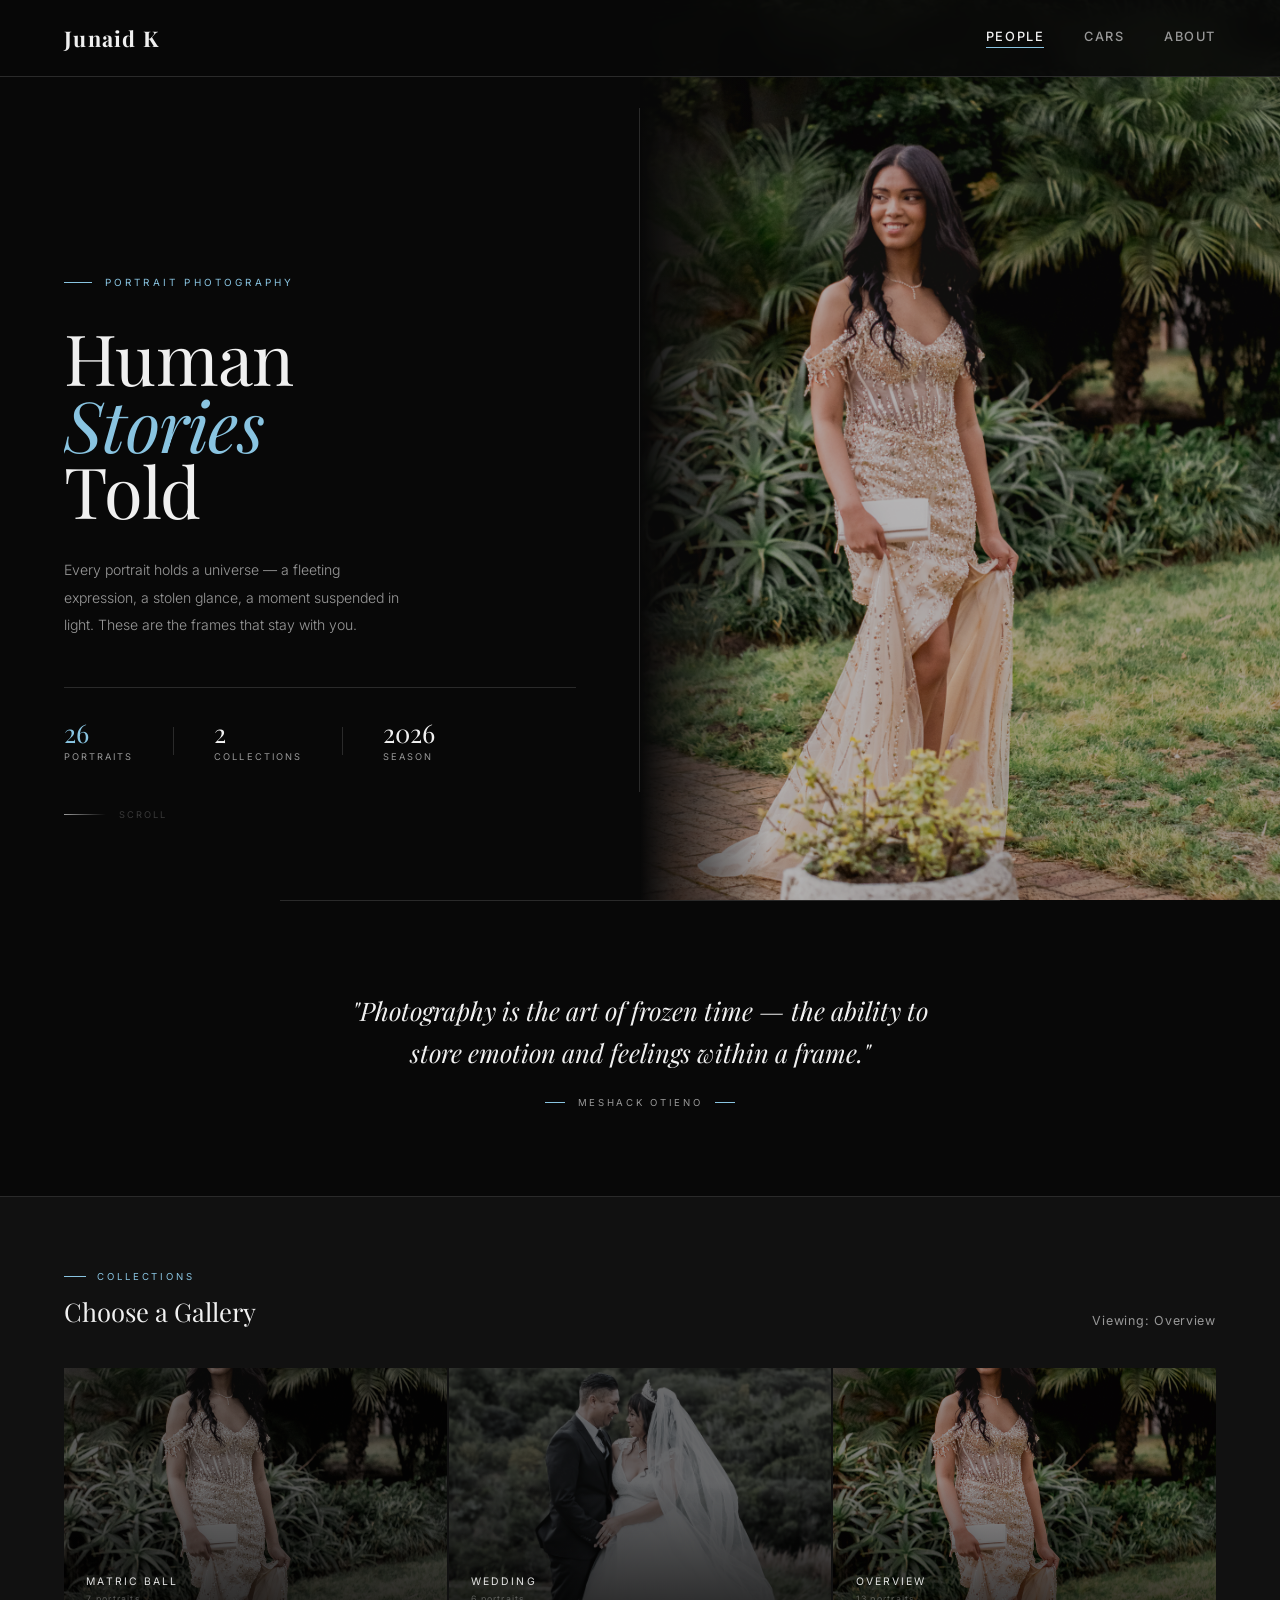
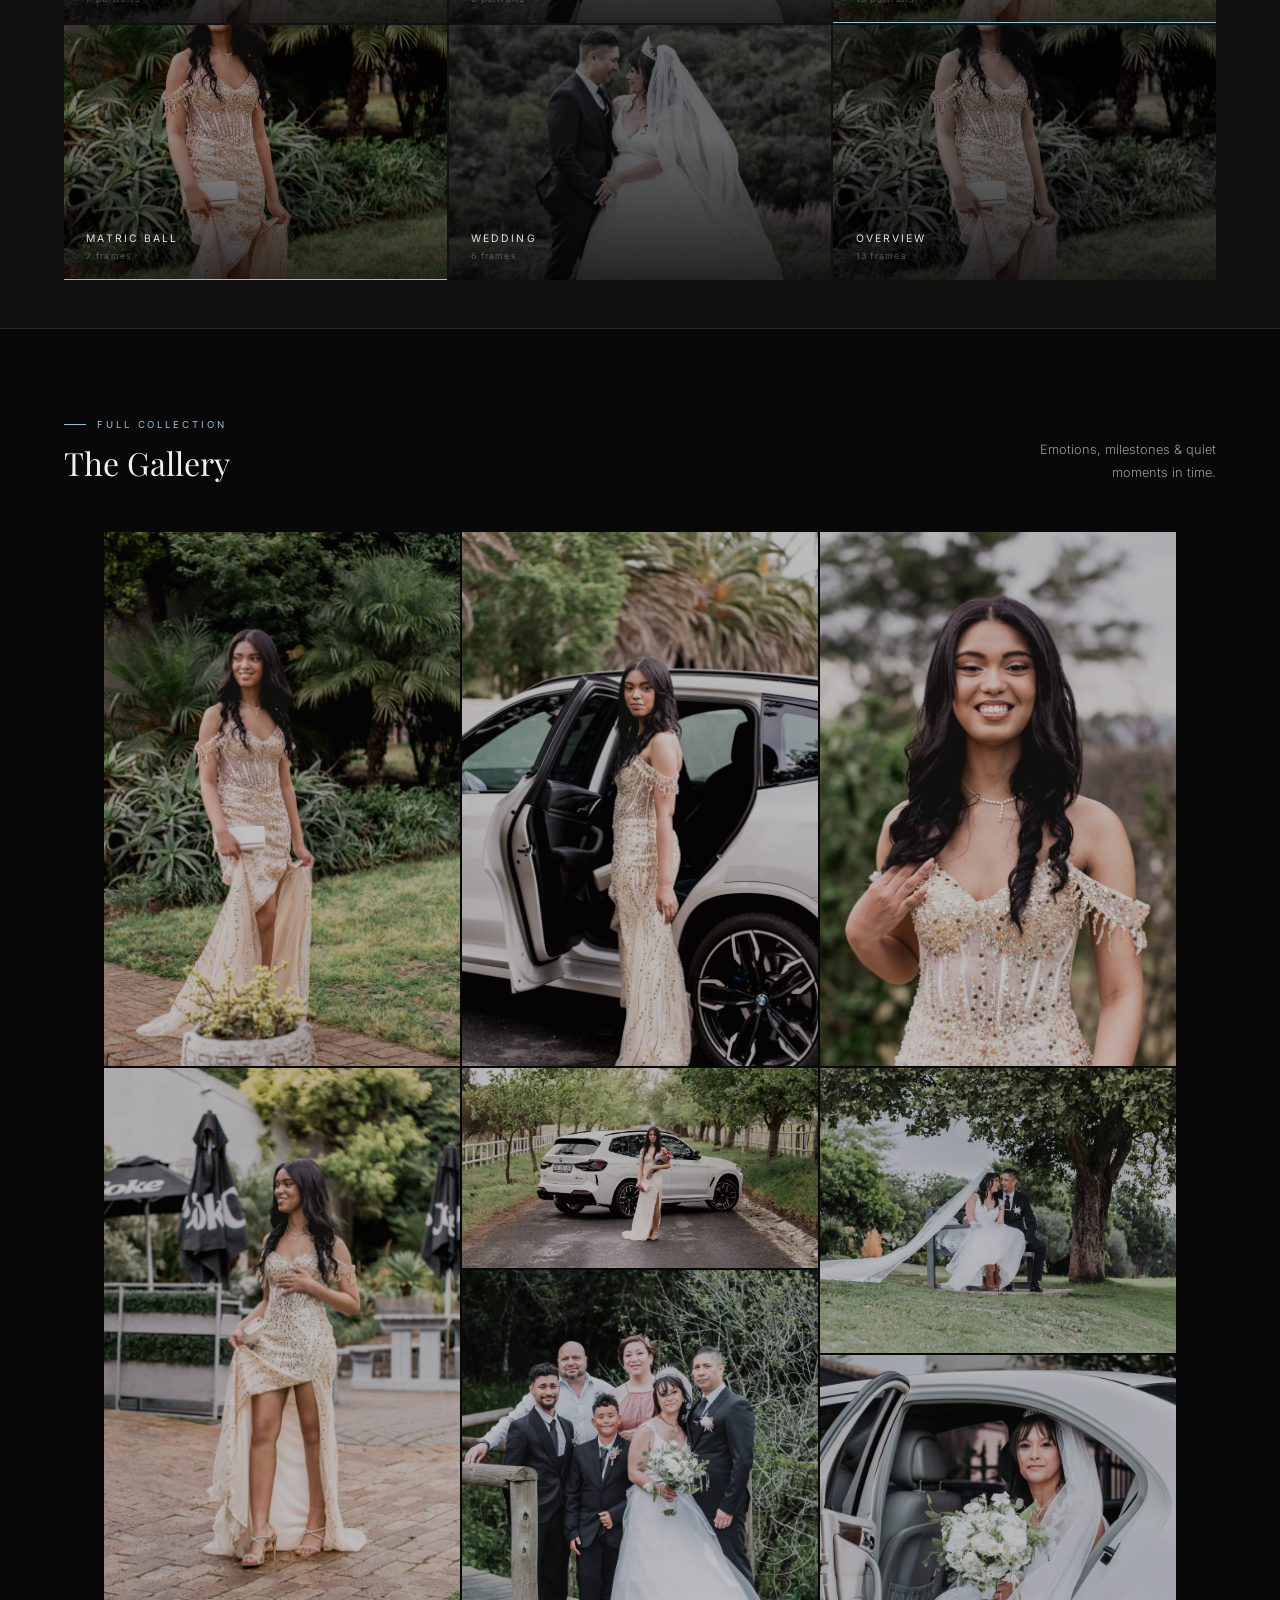
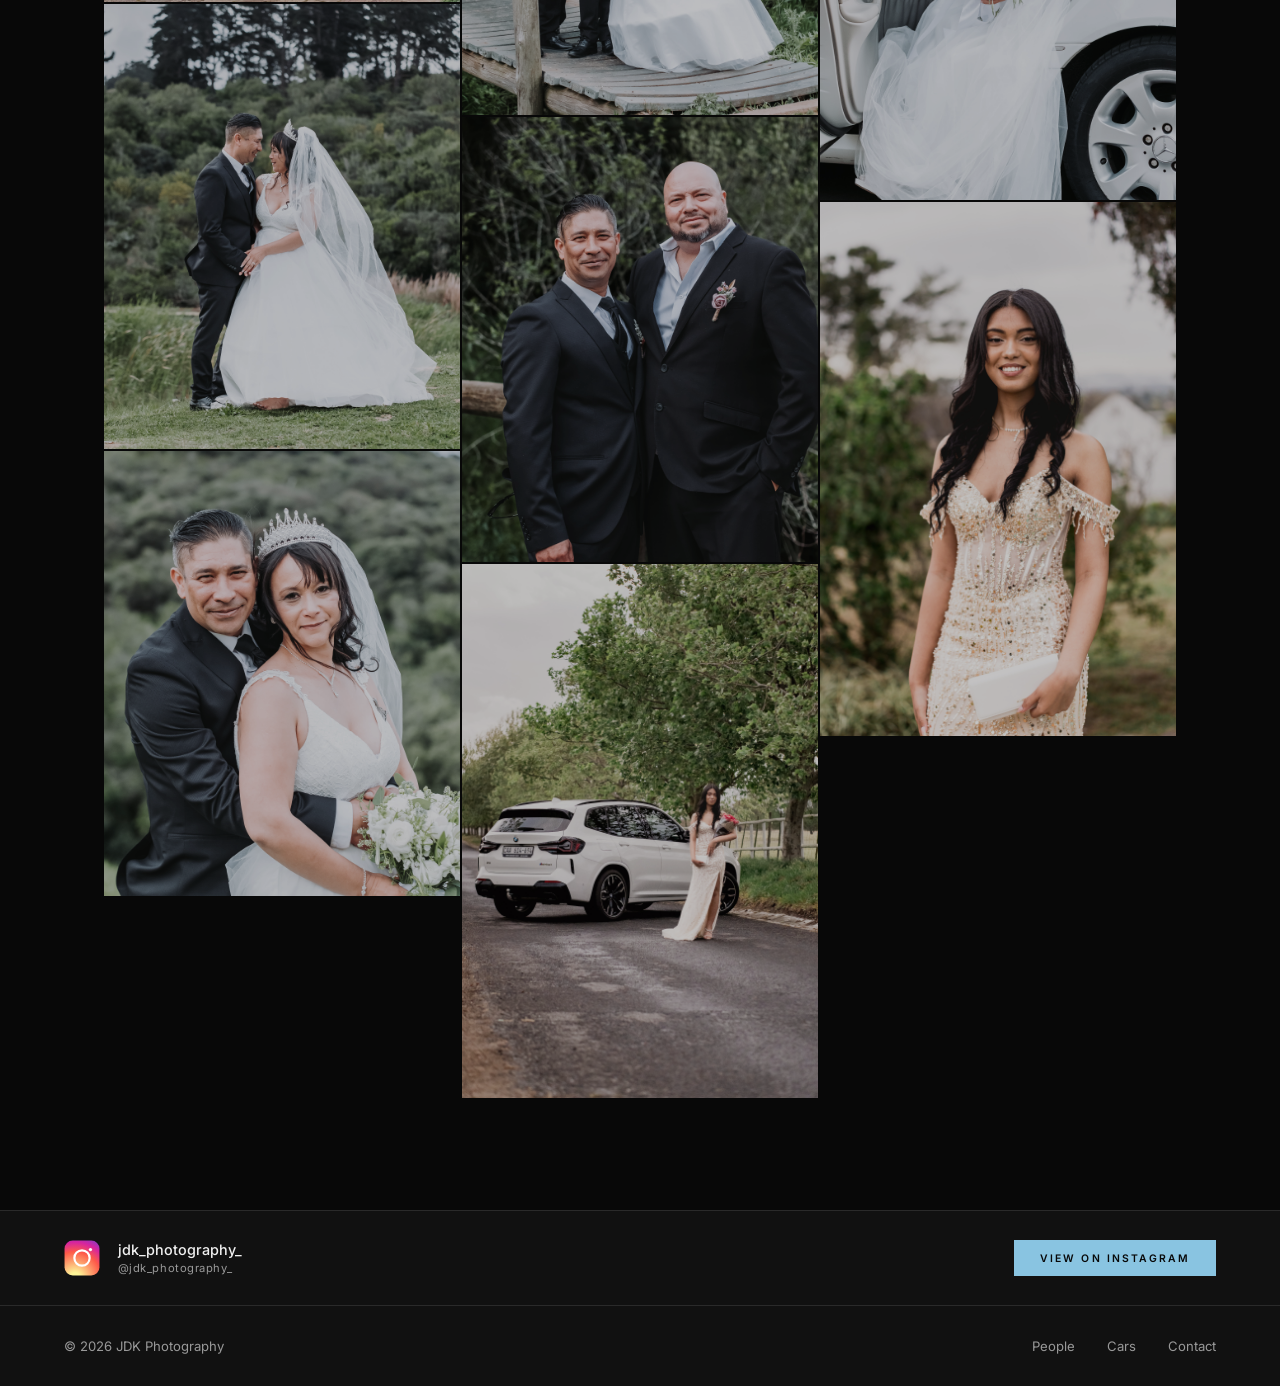
==== commit 9bd05b25: "Override accent color for people page Added custom styles for the people page." ====
--- a/index.html
+++ b/index.html
@@ -11,6 +11,10 @@
     /* ============================================================
        PEOPLE PAGE — CALM · SOPHISTICATED · DARK
        ============================================================ */
+
+    /* Override accent to baby blue for people page only */
+    body[data-page="people"] { --accent: #89c4e1; }
+    body[data-page="people"] .people-ig-btn { color: #080808; }
 
     /* ---- HERO ---- */
     .people-hero {
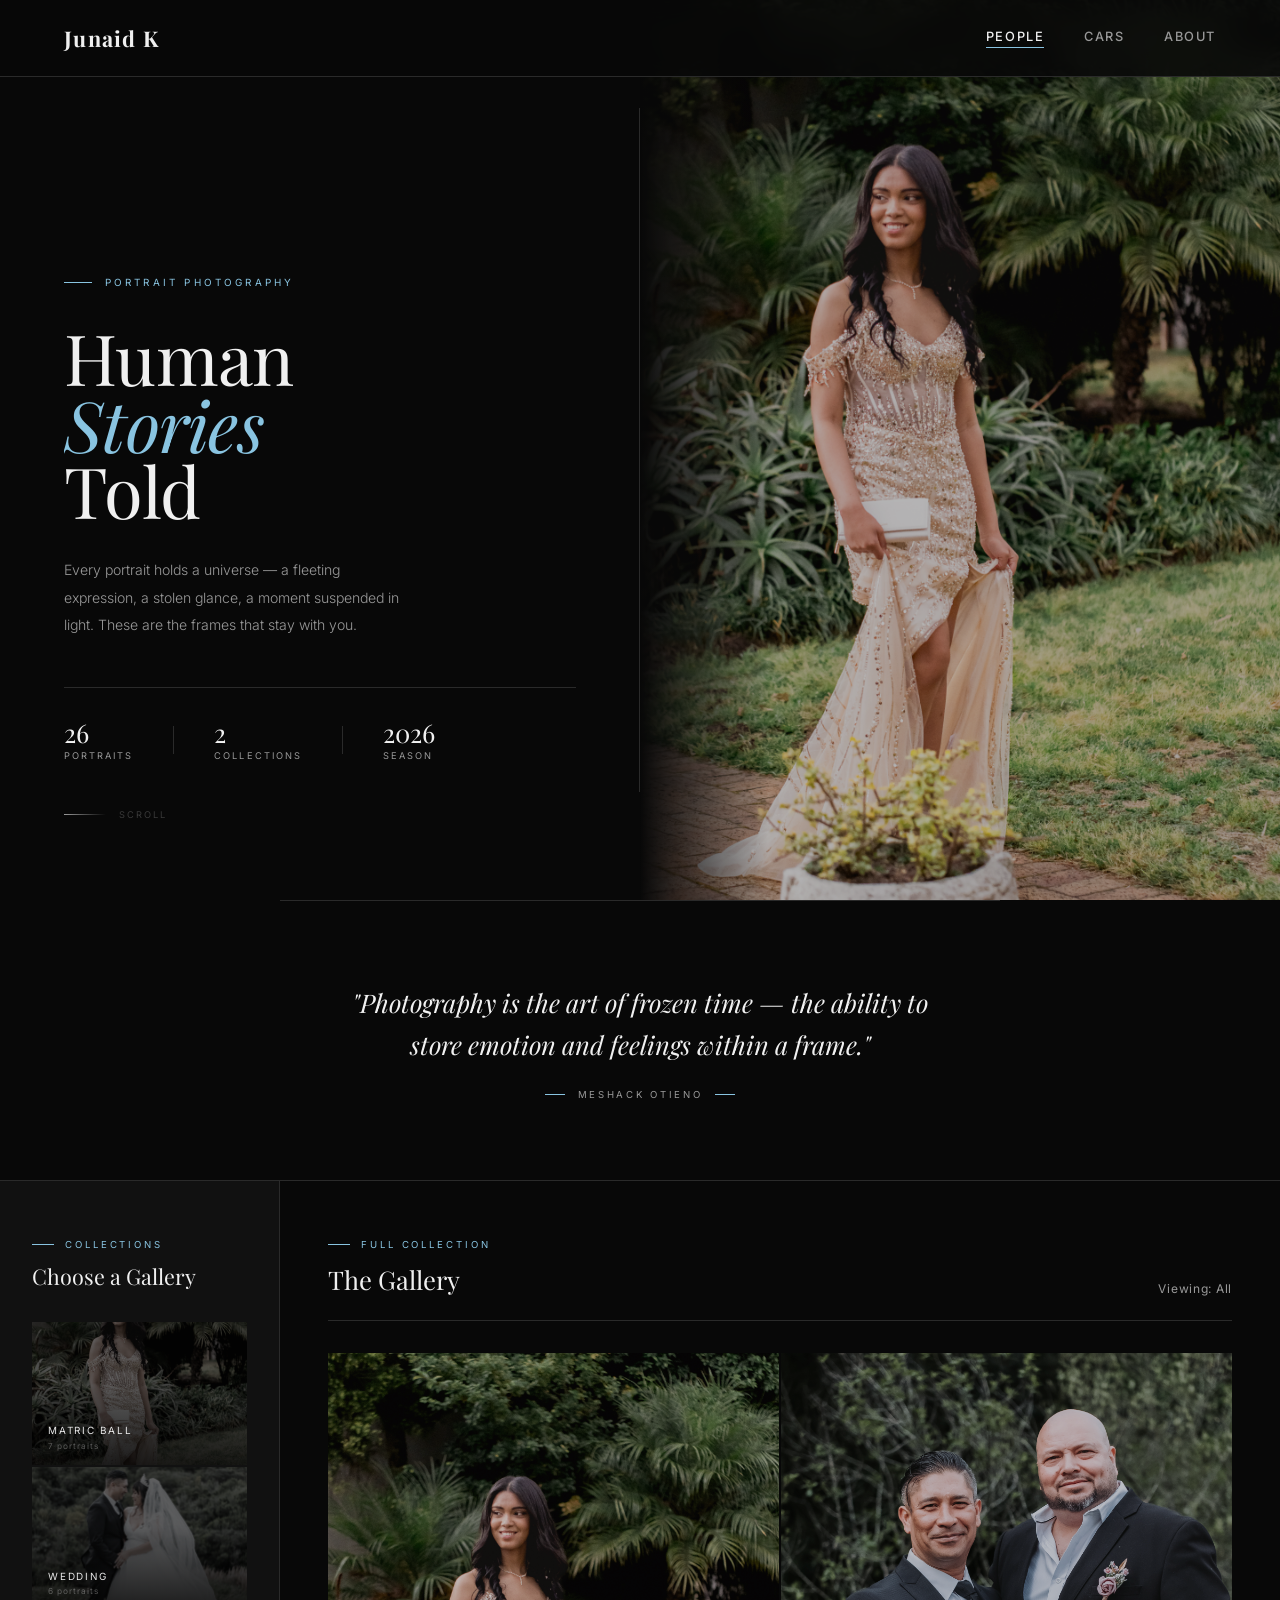
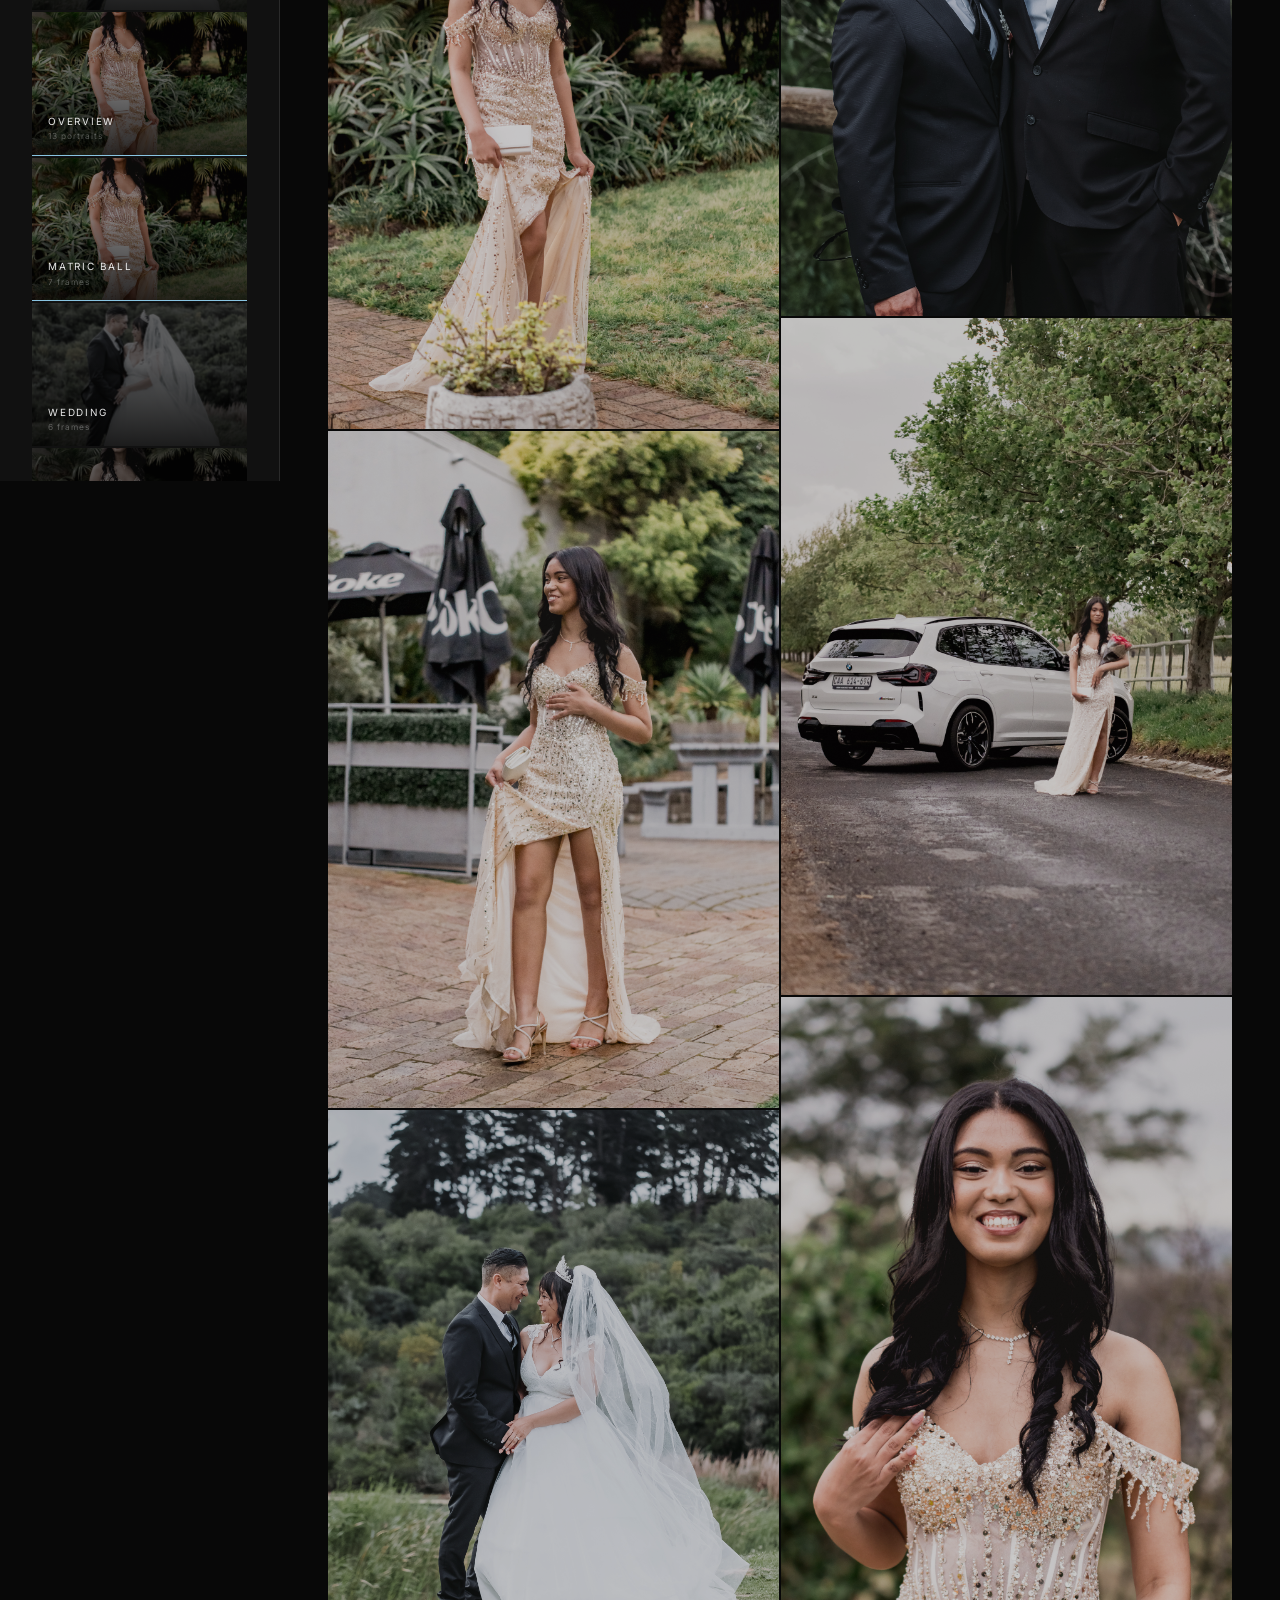
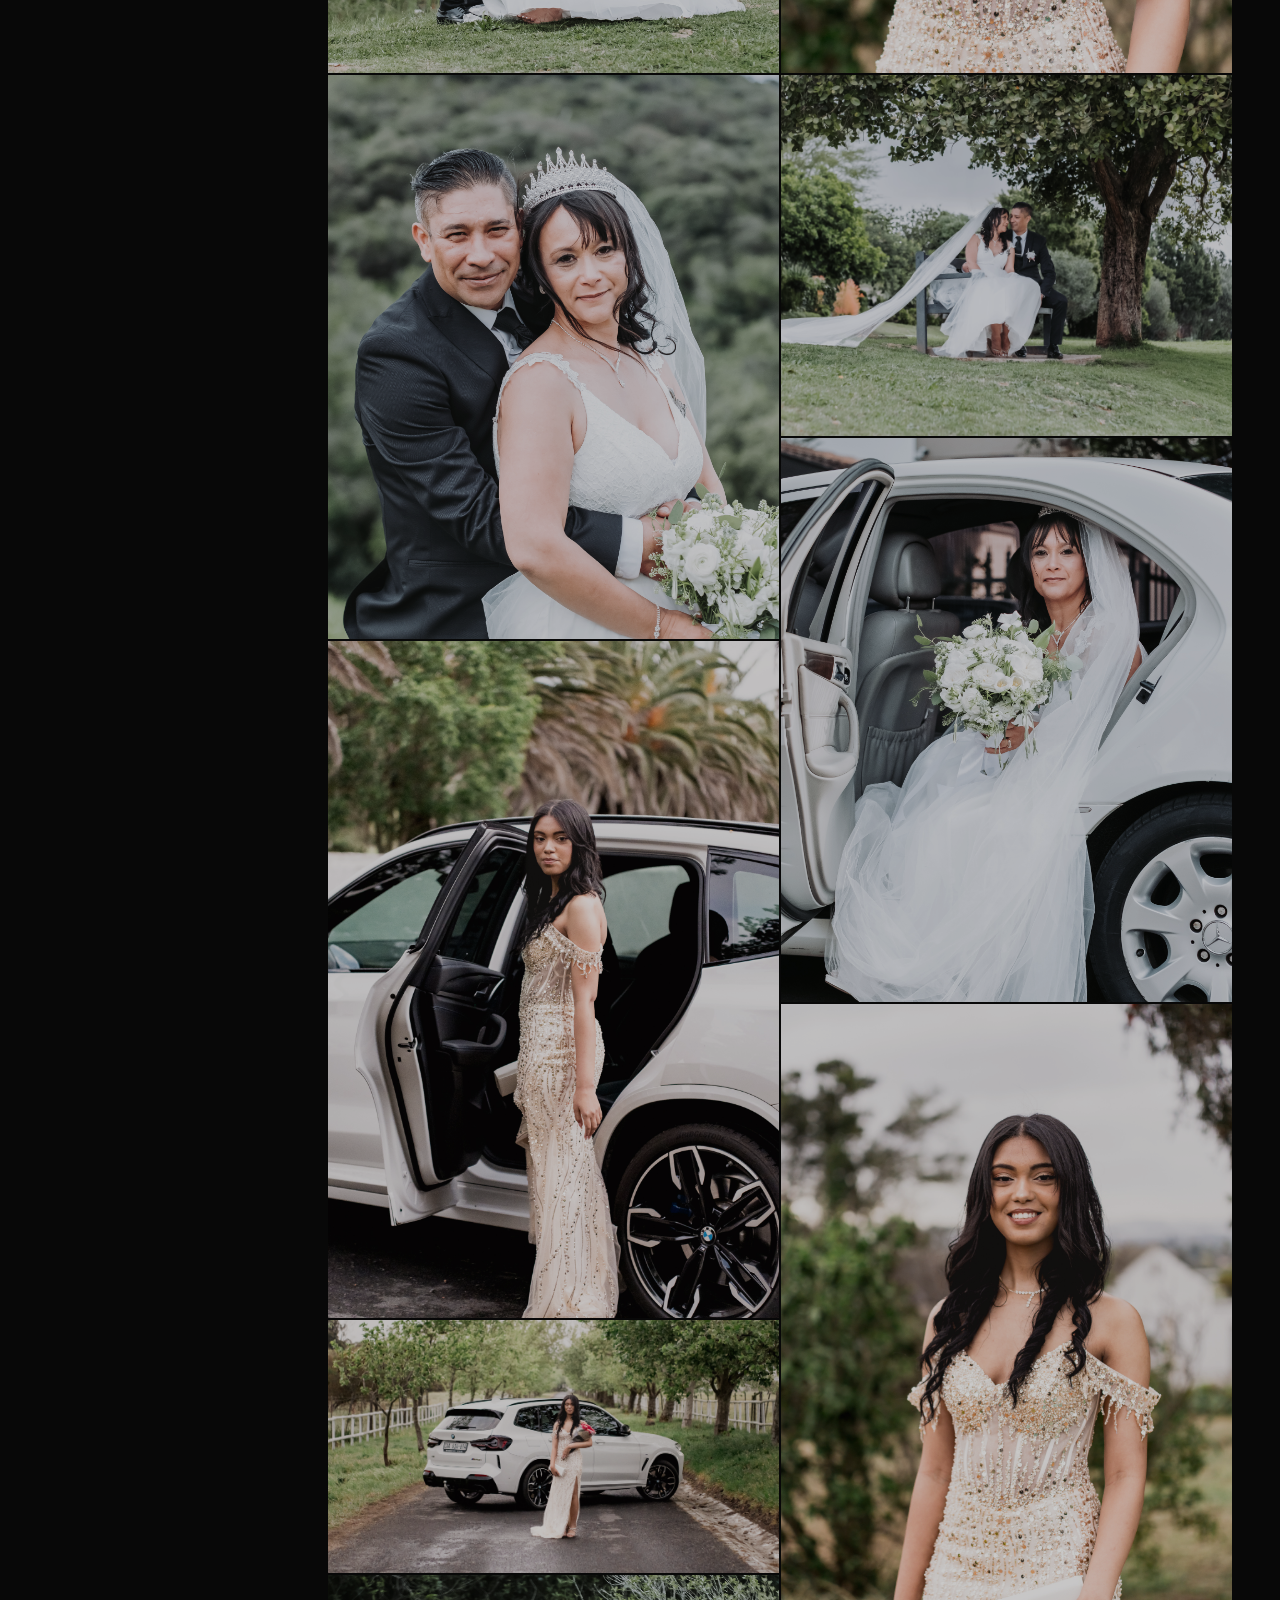
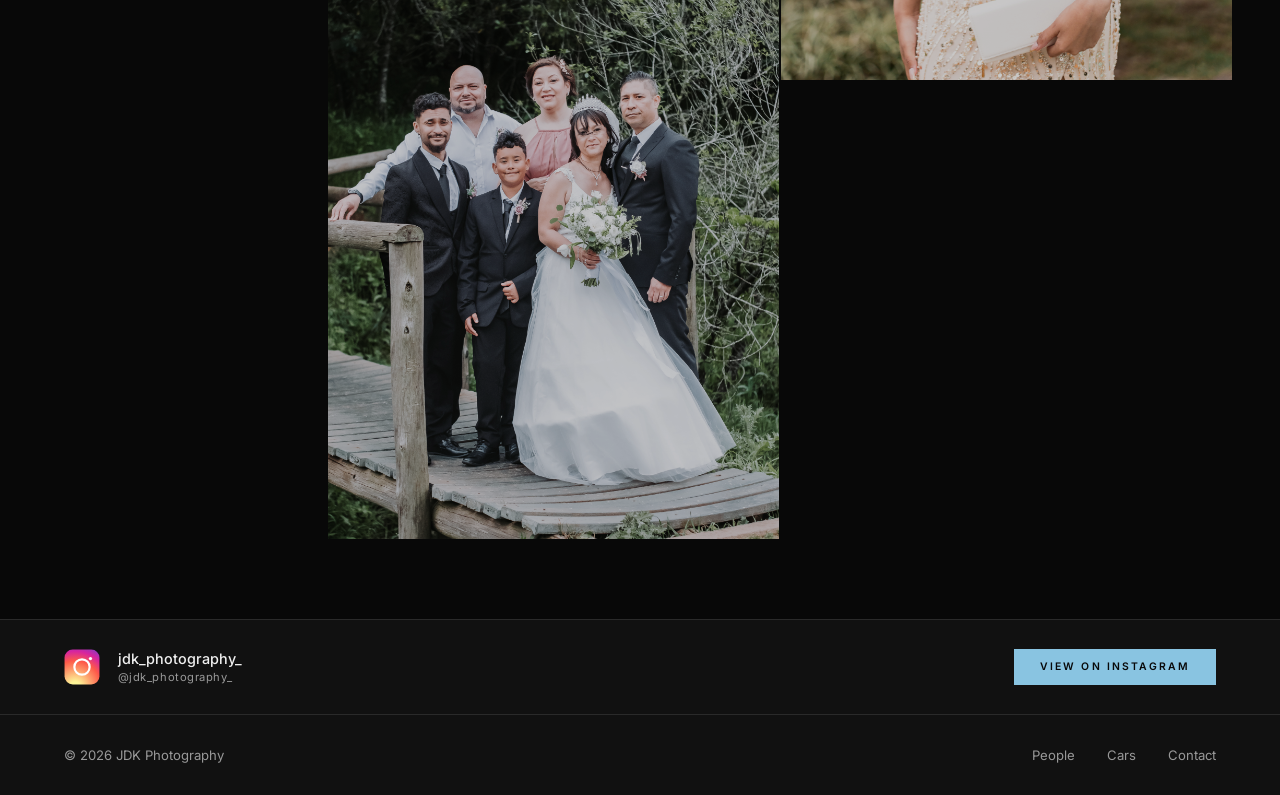
==== commit 5675e54b: "Refactor HTML structure and CSS styles" ====
--- a/index.html
+++ b/index.html
@@ -11,18 +11,14 @@
     /* ============================================================
        PEOPLE PAGE — CALM · SOPHISTICATED · DARK
        ============================================================ */
-
-    /* Override accent to baby blue for people page only */
     body[data-page="people"] { --accent: #89c4e1; }
     body[data-page="people"] .people-ig-btn { color: #080808; }
 
     /* ---- HERO ---- */
     .people-hero {
       min-height: 100vh;
-      display: grid;
-      grid-template-columns: 1fr 1fr;
-      overflow: hidden;
-      background: var(--bg);
+      display: grid; grid-template-columns: 1fr 1fr;
+      overflow: hidden; background: var(--bg);
     }
     .ph-left {
       display: flex; flex-direction: column; justify-content: flex-end;
@@ -33,22 +29,17 @@
       content: ''; position: absolute; right: 0; top: 12%; bottom: 12%;
       width: 1px; background: var(--border);
     }
-    .ph-right {
-      position: relative; overflow: hidden;
-    }
+    .ph-right { position: relative; overflow: hidden; }
     .ph-right-img {
       position: absolute; inset: 0;
       background: center / cover no-repeat;
-      transition: transform 12s ease;
-      transform: scale(1.04);
+      transition: transform 12s ease; transform: scale(1.04);
     }
     .ph-right-img.loaded { transform: scale(1.0); }
-    /* soft left bleed into text col */
     .ph-right::after {
       content: ''; position: absolute; inset: 0;
       background: linear-gradient(to right, var(--bg) 0%, transparent 20%);
     }
-    /* subtle dark wash over the image */
     .ph-right::before {
       content: ''; position: absolute; inset: 0; z-index: 1;
       background: rgba(8,8,8,0.28);
@@ -59,20 +50,16 @@
       font-size: 7rem; font-weight: 700; line-height: 1;
       color: rgba(255,255,255,0.05); pointer-events: none; user-select: none;
     }
-
     .ph-eyebrow {
       display: flex; align-items: center; gap: 0.8rem; margin-bottom: 2.2rem;
       font-size: 0.62rem; letter-spacing: 0.32em; text-transform: uppercase;
-      color: var(--accent);
-      opacity: 0; animation: fadeUp 0.9s 0.2s forwards;
+      color: var(--accent); opacity: 0; animation: fadeUp 0.9s 0.2s forwards;
     }
     .ph-eyebrow::before { content: ''; width: 28px; height: 1px; background: var(--accent); }
-
     .ph-title {
       font-family: 'Playfair Display', serif;
       font-size: clamp(3.2rem, 5.5vw, 6rem);
-      line-height: 0.95; font-weight: 400; letter-spacing: -0.01em;
-      color: var(--text);
+      line-height: 0.95; font-weight: 400; letter-spacing: -0.01em; color: var(--text);
     }
     .ph-title-line { display: block; overflow: hidden; }
     .ph-title-line span {
@@ -82,7 +69,6 @@
     .ph-title-line:nth-child(1) span { animation-delay: 0.15s; }
     .ph-title-line:nth-child(2) span { animation-delay: 0.28s; font-style: italic; color: var(--accent); font-weight: 400; }
     .ph-title-line:nth-child(3) span { animation-delay: 0.41s; }
-
     .ph-desc {
       font-size: 0.88rem; color: var(--muted); line-height: 1.95;
       max-width: 340px; margin: 2rem 0 3rem; font-weight: 300;
@@ -97,7 +83,6 @@
       font-family: 'Playfair Display', serif;
       font-size: 1.6rem; font-weight: 400; color: var(--text); line-height: 1;
     }
-    .ph-stat .n span { color: var(--accent); }
     .ph-stat .l {
       font-size: 0.58rem; letter-spacing: 0.22em; text-transform: uppercase;
       color: var(--muted); margin-top: 0.3rem;
@@ -116,69 +101,63 @@
       animation: pulse 2.5s ease-in-out infinite;
     }
 
-    /* ---- THIN RULE DIVIDER ---- */
-    .rule-divider {
-      display: flex; align-items: center; gap: 2rem;
-      padding: 0 4rem;
-      border-top: 1px solid var(--border);
-    }
-    .rule-divider-label {
-      font-size: 0.58rem; letter-spacing: 0.3em; text-transform: uppercase;
-      color: rgba(255,255,255,0.12); white-space: nowrap; padding: 1.4rem 0;
-    }
-    .rule-divider-line { flex: 1; height: 1px; background: var(--border); }
-
     /* ---- PULL QUOTE ---- */
     .people-quote {
-      padding: 5.5rem 4rem;
-      background: var(--bg);
-      border-top: 1px solid var(--border);
-      max-width: 720px; margin: 0 auto;
-      text-align: center;
+      padding: 5rem 4rem;
+      background: var(--bg); border-top: 1px solid var(--border);
+      max-width: 720px; margin: 0 auto; text-align: center;
     }
     .people-quote blockquote {
       font-family: 'Playfair Display', serif;
-      font-size: clamp(1.25rem, 2vw, 1.7rem);
+      font-size: clamp(1.2rem, 2vw, 1.65rem);
       font-style: italic; font-weight: 400;
-      line-height: 1.65; color: var(--text);
-      margin: 0 0 1.5rem;
+      line-height: 1.65; color: var(--text); margin: 0 0 1.5rem;
     }
     .people-quote cite {
       font-size: 0.6rem; letter-spacing: 0.28em; text-transform: uppercase;
       color: var(--muted); font-style: normal;
       display: flex; align-items: center; justify-content: center; gap: 0.8rem;
     }
-    .people-quote cite::before { content: ''; width: 20px; height: 1px; background: var(--accent); }
-    .people-quote cite::after  { content: ''; width: 20px; height: 1px; background: var(--accent); }
-
-    /* ---- GALLERY SWITCHER ---- */
-    .people-switcher {
-      padding: 4rem 4rem 3rem;
+    .people-quote cite::before,
+    .people-quote cite::after { content: ''; width: 20px; height: 1px; background: var(--accent); }
+
+    /* ---- GALLERY LAYOUT: sidebar + grid ---- */
+    .gallery-layout {
+      display: grid;
+      grid-template-columns: 280px 1fr;
       border-top: 1px solid var(--border);
+      min-height: 80vh;
+    }
+
+    /* LEFT: switcher sidebar */
+    .gallery-sidebar {
       background: var(--bg2);
-    }
-    .psw-head {
-      display: flex; justify-content: space-between; align-items: flex-end;
-      margin-bottom: 2.5rem;
-    }
-    .psw-head h2 {
+      border-right: 1px solid var(--border);
+      padding: 3rem 2rem;
+      display: flex; flex-direction: column; gap: 0;
+      position: sticky; top: 0; height: 100vh; overflow-y: auto;
+    }
+    .gallery-sidebar-head { margin-bottom: 2rem; }
+    .gallery-sidebar-head h2 {
       font-family: 'Playfair Display', serif;
-      font-size: clamp(1.4rem, 2vw, 2rem); font-weight: 400; color: var(--text);
-    }
-    .psw-head p { color: var(--muted); font-size: 0.78rem; letter-spacing: 0.06em; }
-    .psw-cards { display: grid; grid-template-columns: repeat(3, 1fr); gap: 2px; }
+      font-size: 1.35rem; font-weight: 400; color: var(--text);
+    }
+    .gallery-sidebar-label {
+      font-size: 0.6rem; letter-spacing: 0.2em; text-transform: uppercase;
+      color: var(--muted); margin-top: 1.5rem; margin-bottom: 0.4rem;
+    }
+    .psw-cards { display: flex; flex-direction: column; gap: 2px; }
     .psw-card {
       position: relative; overflow: hidden; cursor: pointer;
       aspect-ratio: 3/2; background: #0c0c0c;
     }
     .psw-card img {
       width: 100%; height: 100%; object-fit: cover; display: block;
-      filter: brightness(0.45) saturate(0.5);
-      transition: filter 0.6s ease, transform 0.6s ease;
-    }
-    .psw-card:hover img { filter: brightness(0.65) saturate(0.85); transform: scale(1.03); }
-    .psw-card.active img { filter: brightness(0.6) saturate(1); }
-    /* active: thin accent bottom line only — no outline, keeps it clean */
+      filter: brightness(0.4) saturate(0.4);
+      transition: filter 0.5s ease, transform 0.5s ease;
+    }
+    .psw-card:hover img { filter: brightness(0.6) saturate(0.8); transform: scale(1.03); }
+    .psw-card.active img { filter: brightness(0.55) saturate(1); }
     .psw-active-bar {
       position: absolute; bottom: 0; left: 0; width: 0; height: 1px;
       background: var(--accent);
@@ -188,68 +167,62 @@
     .psw-card-info {
       position: absolute; inset: 0;
       display: flex; flex-direction: column; justify-content: flex-end;
-      padding: 1.2rem 1.4rem;
-      background: linear-gradient(to top, rgba(0,0,0,0.65) 0%, transparent 55%);
+      padding: 0.9rem 1rem;
+      background: linear-gradient(to top, rgba(0,0,0,0.7) 0%, transparent 60%);
     }
     .psw-card-label {
-      font-size: 0.65rem; letter-spacing: 0.2em; text-transform: uppercase;
-      color: rgba(255,255,255,0.88); line-height: 1.3;
+      font-size: 0.62rem; letter-spacing: 0.18em; text-transform: uppercase;
+      color: rgba(255,255,255,0.9); line-height: 1.3;
     }
     .psw-card-count {
-      font-size: 0.55rem; letter-spacing: 0.14em;
-      color: rgba(255,255,255,0.3); margin-top: 0.25rem;
-    }
-
-    /* ---- MAGAZINE GALLERY ---- */
-    .people-gallery-section {
-      padding: 5rem 0 7rem;
+      font-size: 0.52rem; letter-spacing: 0.12em;
+      color: rgba(255,255,255,0.3); margin-top: 0.2rem;
+    }
+
+    /* RIGHT: gallery grid */
+    .gallery-main {
       background: var(--bg);
-      border-top: 1px solid var(--border);
-    }
-    .pgs-header {
-      padding: 0 4rem 3rem;
+      padding: 3rem 3rem 5rem;
+    }
+    .gallery-main-head {
       display: flex; justify-content: space-between; align-items: flex-end;
-    }
-    .pgs-header h2 {
+      margin-bottom: 2rem; padding-bottom: 1.5rem;
+      border-bottom: 1px solid var(--border);
+    }
+    .gallery-main-head h2 {
       font-family: 'Playfair Display', serif;
-      font-size: clamp(1.6rem, 2.5vw, 2.2rem); font-weight: 400; color: var(--text);
-    }
-    .pgs-header p {
-      color: var(--muted); font-size: 0.8rem;
-      max-width: 200px; text-align: right; line-height: 1.75; font-weight: 300;
-    }
-
+      font-size: clamp(1.4rem, 2vw, 1.9rem); font-weight: 400; color: var(--text);
+    }
+    .gallery-main-head p {
+      font-size: 0.75rem; color: var(--muted); letter-spacing: 0.06em;
+    }
     .gallery-grid {
-      columns: 3; column-gap: 2px; padding: 0 4rem;
+      columns: 2; column-gap: 2px;
     }
     .gallery-item {
       break-inside: avoid; margin-bottom: 2px;
       position: relative; overflow: hidden; cursor: pointer;
       background: #0c0c0c;
-      /* swipe in from right */
-      opacity: 0; transform: translateX(32px);
-      transition: opacity 0.85s ease, transform 0.85s cubic-bezier(0.16, 1, 0.3, 1);
+      opacity: 0; transform: translateX(24px);
+      transition: opacity 0.75s ease, transform 0.75s cubic-bezier(0.16, 1, 0.3, 1);
     }
     .gallery-item.vis { opacity: 1; transform: translateX(0); }
     .gallery-item img {
       width: 100%; height: auto; display: block;
-      filter: brightness(0.78) saturate(0.85);
-      transition: transform 0.8s cubic-bezier(0.16, 1, 0.3, 1), filter 0.8s ease;
-    }
-    .gallery-item:hover img {
-      transform: scale(1.04); filter: brightness(0.95) saturate(1);
-    }
-    /* minimal caption — just fades in, no sliding number */
+      filter: brightness(0.8) saturate(0.85);
+      transition: transform 0.7s cubic-bezier(0.16, 1, 0.3, 1), filter 0.7s ease;
+    }
+    .gallery-item:hover img { transform: scale(1.04); filter: brightness(0.95) saturate(1); }
     .gallery-item-caption {
       position: absolute; inset: 0;
       display: flex; align-items: flex-end;
-      padding: 1rem 1.2rem;
+      padding: 1rem 1.1rem;
       background: linear-gradient(to top, rgba(0,0,0,0.6) 0%, transparent 45%);
-      opacity: 0; transition: opacity 0.45s ease;
+      opacity: 0; transition: opacity 0.4s ease;
     }
     .gallery-item:hover .gallery-item-caption { opacity: 1; }
     .gallery-item-caption span {
-      font-size: 0.62rem; letter-spacing: 0.18em; text-transform: uppercase;
+      font-size: 0.6rem; letter-spacing: 0.16em; text-transform: uppercase;
       color: rgba(255,255,255,0.75);
     }
 
@@ -260,15 +233,9 @@
       border-top: 1px solid var(--border);
       background: var(--bg2);
     }
-    .people-ig-left {
-      display: flex; align-items: center; gap: 1.1rem;
-    }
-    .people-ig-name {
-      font-size: 0.9rem; font-weight: 500; color: var(--text); line-height: 1.3;
-    }
-    .people-ig-handle {
-      font-size: 0.7rem; color: var(--muted); letter-spacing: 0.05em; margin-top: 0.1rem;
-    }
+    .people-ig-left { display: flex; align-items: center; gap: 1.1rem; }
+    .people-ig-name { font-size: 0.9rem; font-weight: 500; color: var(--text); line-height: 1.3; }
+    .people-ig-handle { font-size: 0.7rem; color: var(--muted); letter-spacing: 0.05em; margin-top: 0.1rem; }
     .people-ig-btn {
       font-size: 0.65rem; letter-spacing: 0.2em; text-transform: uppercase;
       color: #080808; background: var(--accent);
@@ -277,50 +244,6 @@
     }
     .people-ig-btn:hover { opacity: 0.85; transform: translateY(-1px); }
 
-    /* ---- LANDSCAPE FILMSTRIP ---- */
-    .people-film-section {
-      padding: 4.5rem 0;
-      background: var(--bg2);
-      border-top: 1px solid var(--border);
-    }
-    .people-film-head {
-      padding: 0 4rem 2.2rem;
-      display: flex; justify-content: space-between; align-items: flex-end;
-    }
-    .people-film-head h2 {
-      font-family: 'Playfair Display', serif;
-      font-size: clamp(1.2rem, 1.8vw, 1.6rem); font-weight: 400; color: var(--text);
-    }
-    .people-film-head p {
-      font-size: 0.62rem; letter-spacing: 0.2em; text-transform: uppercase;
-      color: rgba(255,255,255,0.2);
-    }
-    .people-film-scroll {
-      display: flex; gap: 2px; overflow-x: auto;
-      padding: 0 4rem 1rem; cursor: grab;
-      -webkit-overflow-scrolling: touch; scrollbar-width: none;
-    }
-    .people-film-scroll::-webkit-scrollbar { display: none; }
-    .people-film-scroll:active { cursor: grabbing; }
-    .people-film-frame {
-      flex-shrink: 0;
-      width: 360px; height: 202px; /* 16:9 landscape — no portrait cropping */
-      position: relative; overflow: hidden; cursor: pointer;
-      background: #0c0c0c;
-    }
-    .people-film-frame img {
-      width: 100%; height: 100%; object-fit: cover; display: block;
-      filter: brightness(0.72) saturate(0.7);
-      transition: transform 0.65s ease, filter 0.65s ease;
-    }
-    .people-film-frame:hover img { transform: scale(1.05); filter: brightness(0.9) saturate(1); }
-    .people-film-id {
-      position: absolute; top: 0.65rem; left: 0.65rem;
-      font-size: 0.55rem; letter-spacing: 0.14em;
-      color: rgba(255,255,255,0.3); background: rgba(0,0,0,0.4);
-      padding: 0.15rem 0.4rem; pointer-events: none;
-    }
-
     /* ---- SEC LABEL ---- */
     .sec-label {
       display: inline-flex; align-items: center; gap: 0.7rem;
@@ -331,12 +254,10 @@
 
     /* ---- KEYFRAMES ---- */
     @keyframes lineReveal {
-      from { transform: translateY(105%); }
-      to   { transform: translateY(0); }
+      from { transform: translateY(105%); } to { transform: translateY(0); }
     }
     @keyframes fadeUp {
-      from { opacity: 0; transform: translateY(14px); }
-      to   { opacity: 1; transform: translateY(0); }
+      from { opacity: 0; transform: translateY(14px); } to { opacity: 1; transform: translateY(0); }
     }
 
     /* ---- RESPONSIVE ---- */
@@ -345,26 +266,21 @@
       .ph-left { padding: 9rem 2.5rem 4rem; }
       .ph-left::after { display: none; }
       .ph-right { height: 55vw; }
-      .people-quote { padding: 4rem 2.5rem; }
-      .people-switcher { padding: 3rem 2.5rem 2.5rem; }
-      .pgs-header { padding: 0 2.5rem 2rem; flex-direction: column; align-items: flex-start; gap: 0.5rem; }
-      .pgs-header p { text-align: left; }
-      .gallery-grid { columns: 2; padding: 0 2.5rem; }
-      .people-film-scroll { padding: 0 2rem 1rem; }
-      .people-film-head { padding: 0 2rem 1.8rem; }
+      .gallery-layout { grid-template-columns: 1fr; }
+      .gallery-sidebar { position: static; height: auto; border-right: none; border-bottom: 1px solid var(--border); padding: 2.5rem 2rem; }
+      .psw-cards { flex-direction: row; }
+      .psw-card { flex: 1; }
+      .gallery-main { padding: 2.5rem 2rem 4rem; }
+      .gallery-grid { columns: 2; }
     }
     @media (max-width: 700px) {
       .ph-left { padding: 8rem 1.5rem 3.5rem; }
       .ph-right { height: 72vw; }
       .people-quote { padding: 3.5rem 1.5rem; }
-      .people-switcher { padding: 2.5rem 1.5rem; }
-      .psw-cards { grid-template-columns: 1fr 1fr; }
-      .psw-head { flex-direction: column; align-items: flex-start; gap: 0.5rem; }
-      .gallery-grid { columns: 1; padding: 0 1.5rem; }
-      .pgs-header { padding: 0 1.5rem 1.5rem; }
-      .people-film-frame { width: 260px; height: 146px; }
-      .people-film-scroll { padding: 0 1.5rem 1rem; }
-      .people-film-head { padding: 0 1.5rem 1.5rem; }
+      .psw-cards { flex-direction: column; }
+      .gallery-grid { columns: 1; }
+      .gallery-main { padding: 2rem 1.5rem 3rem; }
+      .people-ig { padding: 1.6rem 1.5rem; flex-wrap: wrap; gap: 1rem; }
     }
   </style>
 </head>
@@ -380,7 +296,7 @@
   </nav>
 
   <!-- ═══════════════════════════════════════
-       HERO — editorial split
+       HERO
   ═══════════════════════════════════════ -->
   <section class="people-hero">
     <div class="ph-left">
@@ -390,13 +306,10 @@
         <span class="ph-title-line"><span>Stories</span></span>
         <span class="ph-title-line"><span>Told</span></span>
       </h1>
-      <p class="ph-desc">
-        Every portrait holds a universe — a fleeting expression, a stolen glance,
-        a moment suspended in light. These are the frames that stay with you.
-      </p>
+      <p class="ph-desc">Every portrait holds a universe — a fleeting expression, a stolen glance, a moment suspended in light. These are the frames that stay with you.</p>
       <div class="ph-meta">
         <div class="ph-stat">
-          <div class="n"><span id="peopleCount">—</span></div>
+          <div class="n" id="peopleCount">—</div>
           <div class="l">Portraits</div>
         </div>
         <div class="ph-divider"></div>
@@ -425,39 +338,37 @@
        PULL QUOTE
   ═══════════════════════════════════════ -->
   <div class="people-quote">
-    <blockquote>
-      "Photography is the art of frozen time — the ability to store emotion and feelings within a frame."
-    </blockquote>
+    <blockquote>"Photography is the art of frozen time — the ability to store emotion and feelings within a frame."</blockquote>
     <cite>Meshack Otieno</cite>
   </div>
 
   <!-- ═══════════════════════════════════════
-       GALLERY SWITCHER
+       GALLERY — sidebar + grid
   ═══════════════════════════════════════ -->
-  <section class="people-switcher">
-    <div class="psw-head">
-      <div>
+  <div class="gallery-layout" id="gallery">
+
+    <!-- LEFT SIDEBAR: collection switcher -->
+    <aside class="gallery-sidebar">
+      <div class="gallery-sidebar-head">
         <div class="sec-label">Collections</div>
         <h2>Choose a Gallery</h2>
       </div>
-      <p id="activePeopleLabel">Viewing: Overview</p>
+      <div class="psw-cards" id="peopleSwitcherCards"></div>
+    </aside>
+
+    <!-- RIGHT: gallery grid -->
+    <div class="gallery-main">
+      <div class="gallery-main-head">
+        <div>
+          <div class="sec-label">Full Collection</div>
+          <h2 id="galleryTitle">The Gallery</h2>
+        </div>
+        <p id="activePeopleLabel">Viewing: All</p>
+      </div>
+      <div class="gallery-grid" id="galleryGrid"></div>
     </div>
-    <div class="psw-cards" id="peopleSwitcherCards"></div>
-  </section>
-
-  <!-- ═══════════════════════════════════════
-       GALLERY
-  ═══════════════════════════════════════ -->
-  <section class="people-gallery-section" id="gallery">
-    <div class="pgs-header">
-      <div>
-        <div class="sec-label">Full Collection</div>
-        <h2>The Gallery</h2>
-      </div>
-      <p>Emotions, milestones &amp; quiet moments in time.</p>
-    </div>
-    <div class="gallery-grid" id="galleryGrid"></div>
-  </section>
+
+  </div>
 
   <!-- ═══════════════════════════════════════
        INSTAGRAM
@@ -483,9 +394,7 @@
         <div class="people-ig-handle">@jdk_photography_</div>
       </div>
     </div>
-    <a class="people-ig-btn" href="https://instagram.com/jdk_photography_" target="_blank" rel="noopener">
-      View on Instagram
-    </a>
+    <a class="people-ig-btn" href="https://instagram.com/jdk_photography_" target="_blank" rel="noopener">View on Instagram</a>
   </div>
 
   <!-- ═══════════════════════════════════════
@@ -519,9 +428,8 @@
       Object.keys(peopleGalleries).forEach(function(k) { allImgs += peopleGalleries[k].images.length; });
       if (cnt) cnt.textContent = allImgs;
       var firstKey = Object.keys(peopleGalleries)[0];
-      var cover = peopleGalleries[firstKey].cover;
       if (bg) {
-        bg.style.backgroundImage = "url('" + cover + "')";
+        bg.style.backgroundImage = "url('" + peopleGalleries[firstKey].cover + "')";
         setTimeout(function() { bg.classList.add('loaded'); }, 100);
       }
     })();
@@ -533,10 +441,42 @@
       _phBg.style.transform = 'scale(1.0) translateY(' + (window.scrollY * 0.14) + 'px)';
     }, { passive: true });
 
+    /* ── Build gallery grid ── */
+    function buildPeopleGrid(imgs) {
+      var grid = document.getElementById('galleryGrid');
+      if (!grid) return;
+      grid.style.opacity = '0';
+      setTimeout(function() {
+        grid.innerHTML = '';
+        imgs.forEach(function(img, i) {
+          var item = document.createElement('div');
+          item.className = 'gallery-item';
+          item.innerHTML =
+            '<img src="' + img.src + '" alt="' + img.caption + '" loading="lazy">' +
+            '<div class="gallery-item-caption"><span>' + img.caption + '</span></div>';
+          item.addEventListener('click', function() { openLightbox(i); });
+          grid.appendChild(item);
+        });
+        grid.style.opacity = '1';
+        /* staggered swipe-in */
+        var obs = new IntersectionObserver(function(entries) {
+          entries.forEach(function(entry) {
+            if (!entry.isIntersecting) return;
+            var idx = Array.from(grid.querySelectorAll('.gallery-item')).indexOf(entry.target);
+            setTimeout(function() { entry.target.classList.add('vis'); }, (idx % 2) * 90);
+            obs.unobserve(entry.target);
+          });
+        }, { threshold: 0.05 });
+        grid.querySelectorAll('.gallery-item').forEach(function(el) {
+          requestAnimationFrame(function() { obs.observe(el); });
+        });
+      }, 200);
+    }
+
     /* ── Gallery switcher ── */
     (function() {
       if (typeof peopleGalleries === 'undefined') return;
-      var cards = document.getElementById('peopleSwitcherCards');
+      var cardsEl  = document.getElementById('peopleSwitcherCards');
       var activeKey = Object.keys(peopleGalleries)[0];
 
       Object.keys(peopleGalleries).forEach(function(key) {
@@ -551,100 +491,25 @@
             '<div class="psw-card-count">' + g.images.length + ' frames</div>' +
           '</div>' +
           '<div class="psw-active-bar"></div>';
-        card.addEventListener('click', function() { switchPeopleGallery(key); });
-        cards.appendChild(card);
+        card.addEventListener('click', function() {
+          if (key === activeKey) return;
+          activeKey = key;
+          document.querySelectorAll('.psw-card').forEach(function(c) {
+            c.classList.toggle('active', c.dataset.key === key);
+          });
+          var lbl = document.getElementById('activePeopleLabel');
+          if (lbl) lbl.textContent = 'Viewing: ' + g.label;
+          images = g.images;
+          buildPeopleGrid(g.images);
+        });
+        cardsEl.appendChild(card);
       });
 
-      function switchPeopleGallery(key) {
-        if (key === activeKey) return;
-        activeKey = key;
-        var g = peopleGalleries[key];
-        document.querySelectorAll('.psw-card').forEach(function(c) {
-          c.classList.toggle('active', c.dataset.key === key);
-        });
-        var lbl = document.getElementById('activePeopleLabel');
-        if (lbl) lbl.textContent = 'Viewing: ' + g.label;
-        images = g.images;
-        buildPeopleGrid(g.images);
-        buildPeopleFilmStrip(g.images);
-        var sec = document.getElementById('gallery');
-        if (sec) sec.scrollIntoView({ behavior: 'smooth', block: 'start' });
-      }
-    })();
-
-    /* ── Build gallery grid ── */
-    function buildPeopleGrid(imgs) {
-      var grid = document.getElementById('galleryGrid');
-      if (!grid) return;
-      grid.style.opacity = '0'; grid.style.transition = 'opacity 0.2s';
-      setTimeout(function() {
-        grid.innerHTML = '';
-        imgs.forEach(function(img, i) {
-          var item = document.createElement('div');
-          item.className = 'gallery-item';
-          item.innerHTML =
-            '<img src="' + img.src + '" alt="' + img.caption + '" loading="lazy">' +
-            '<div class="gallery-item-caption"><span>' + img.caption + '</span></div>';
-          item.addEventListener('click', function() { openLightbox(i); });
-          grid.appendChild(item);
-        });
-        grid.style.opacity = '1';
-
-        /* staggered swipe-in from right */
-        var obs = new IntersectionObserver(function(entries) {
-          entries.forEach(function(entry) {
-            if (!entry.isIntersecting) return;
-            var idx = Array.from(grid.querySelectorAll('.gallery-item')).indexOf(entry.target);
-            setTimeout(function() { entry.target.classList.add('vis'); }, (idx % 3) * 90);
-            obs.unobserve(entry.target);
-          });
-        }, { threshold: 0.05 });
-        grid.querySelectorAll('.gallery-item').forEach(function(el) {
-          requestAnimationFrame(function() { obs.observe(el); });
-        });
-      }, 220);
-    }
-
-    /* ── Build landscape filmstrip ── */
-    function buildPeopleFilmStrip(imgs) {
-      var strip = document.getElementById('peopleFilmStrip');
-      if (!strip) return;
-      strip.innerHTML = '';
-      imgs.forEach(function(img, i) {
-        var f = document.createElement('div');
-        f.className = 'people-film-frame';
-        f.innerHTML =
-          '<img src="' + img.src + '" alt="' + img.caption + '" loading="lazy">' +
-          '<div class="people-film-id">FRAME ' + String(i + 1).padStart(2,'0') + '</div>';
-        f.addEventListener('click', function() { openLightbox(i); });
-        strip.appendChild(f);
-      });
-    }
-
-    /* ── Filmstrip drag-scroll ── */
-    (function() {
-      var strip = document.getElementById('peopleFilmStrip');
-      if (!strip) return;
-      var down = false, startX, sl;
-      strip.addEventListener('mousedown', function(e) {
-        down = true; startX = e.pageX - strip.offsetLeft; sl = strip.scrollLeft;
-      });
-      ['mouseleave','mouseup'].forEach(function(ev) {
-        strip.addEventListener(ev, function() { down = false; });
-      });
-      strip.addEventListener('mousemove', function(e) {
-        if (!down) return; e.preventDefault();
-        strip.scrollLeft = sl - (e.pageX - strip.offsetLeft - startX) * 1.5;
-      });
-    })();
-
-    /* ── Initial build ── */
-    if (typeof peopleGalleries !== 'undefined') {
+      /* ── Build once on load — no duplicate ── */
       var firstKey = Object.keys(peopleGalleries)[0];
       images = peopleGalleries[firstKey].images;
       buildPeopleGrid(images);
-      buildPeopleFilmStrip(images);
-    }
+    })();
   </script>
 </body>
 </html>
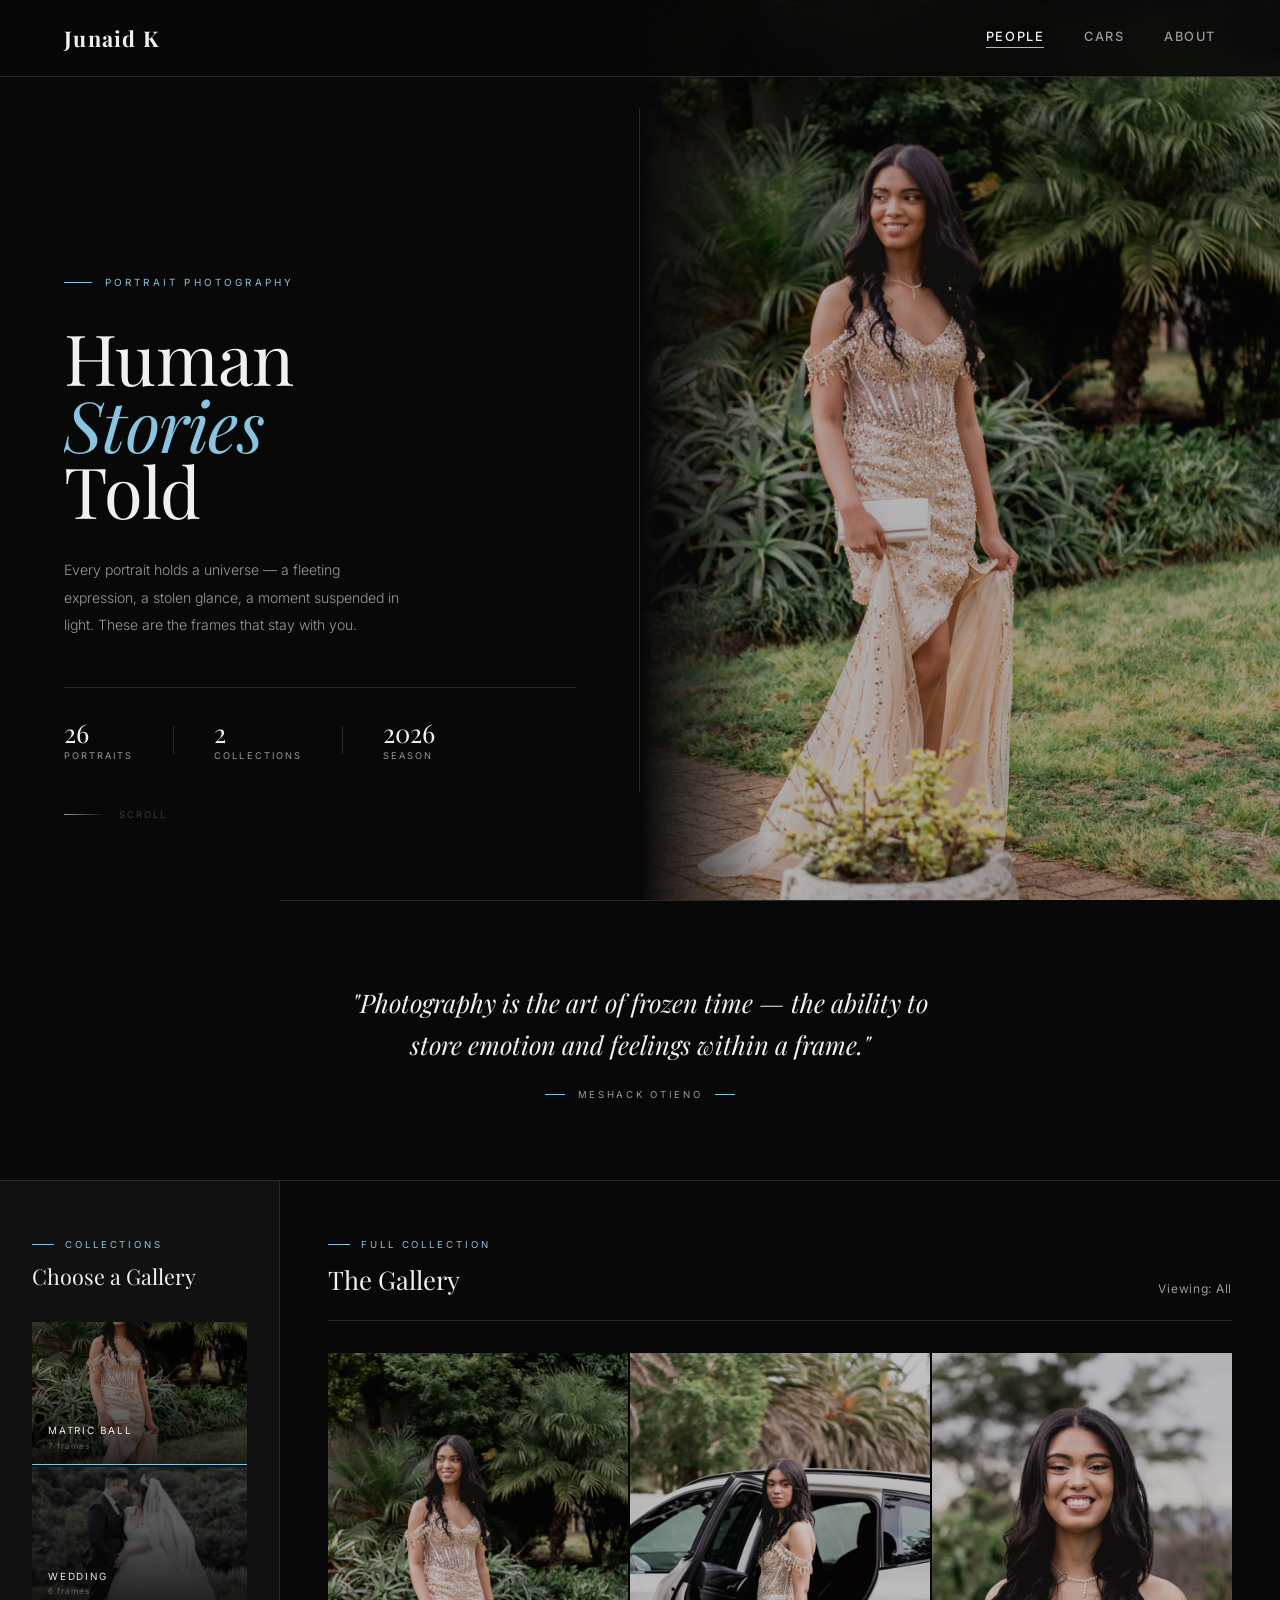
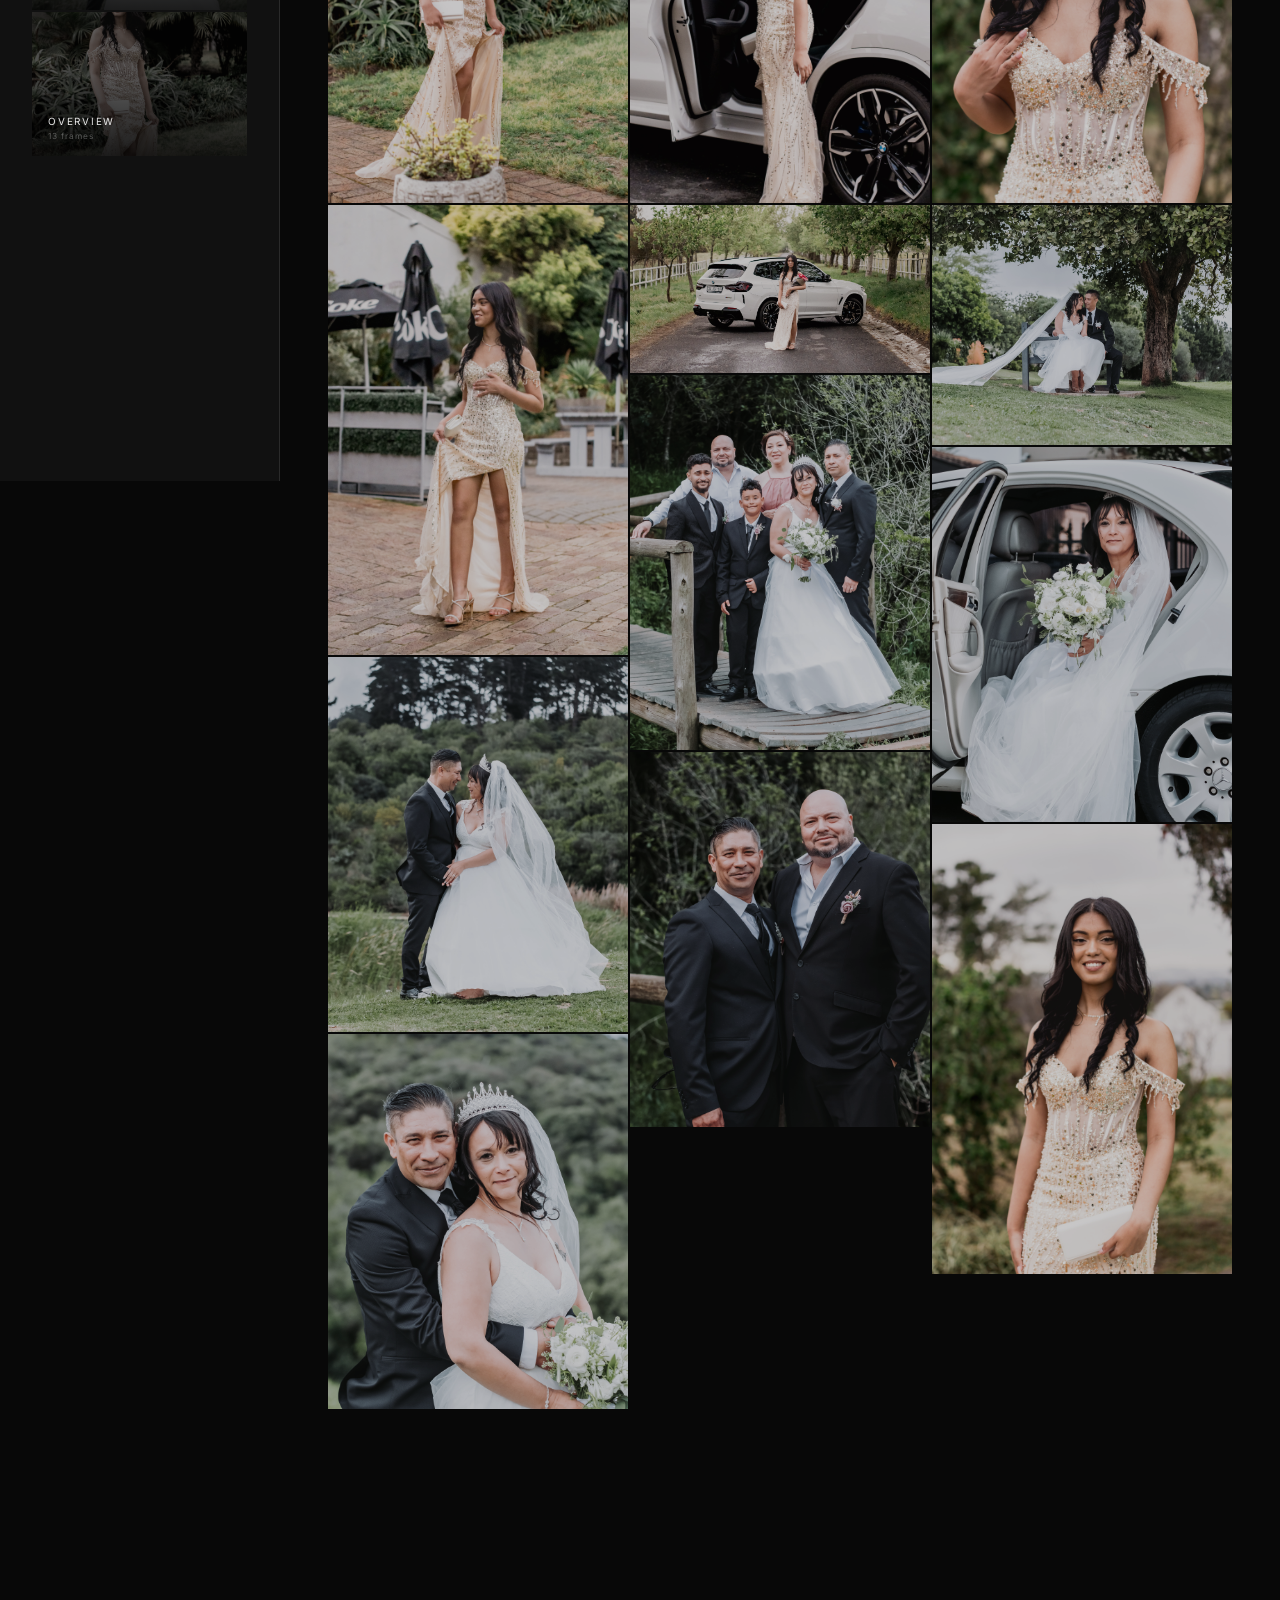
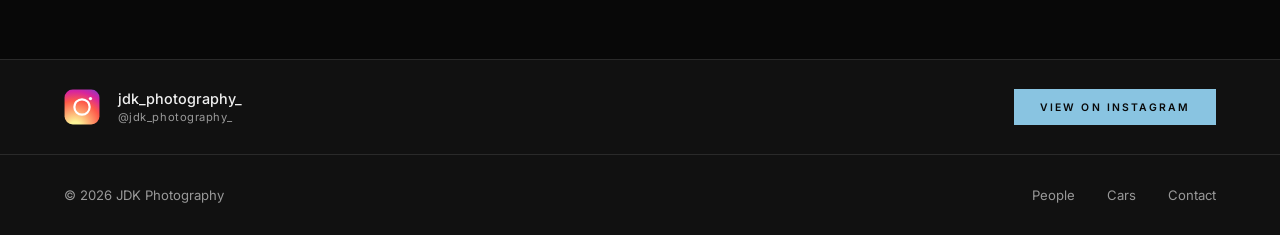
==== commit 372460e9: "Change gallery layout to 3 columns" ====
--- a/index.html
+++ b/index.html
@@ -197,7 +197,7 @@
       font-size: 0.75rem; color: var(--muted); letter-spacing: 0.06em;
     }
     .gallery-grid {
-      columns: 2; column-gap: 2px;
+      columns: 3; column-gap: 2px;
     }
     .gallery-item {
       break-inside: avoid; margin-bottom: 2px;
@@ -477,6 +477,7 @@
     (function() {
       if (typeof peopleGalleries === 'undefined') return;
       var cardsEl  = document.getElementById('peopleSwitcherCards');
+      cardsEl.innerHTML = ''; /* clear any cards script.js may have already added */
       var activeKey = Object.keys(peopleGalleries)[0];
 
       Object.keys(peopleGalleries).forEach(function(key) {
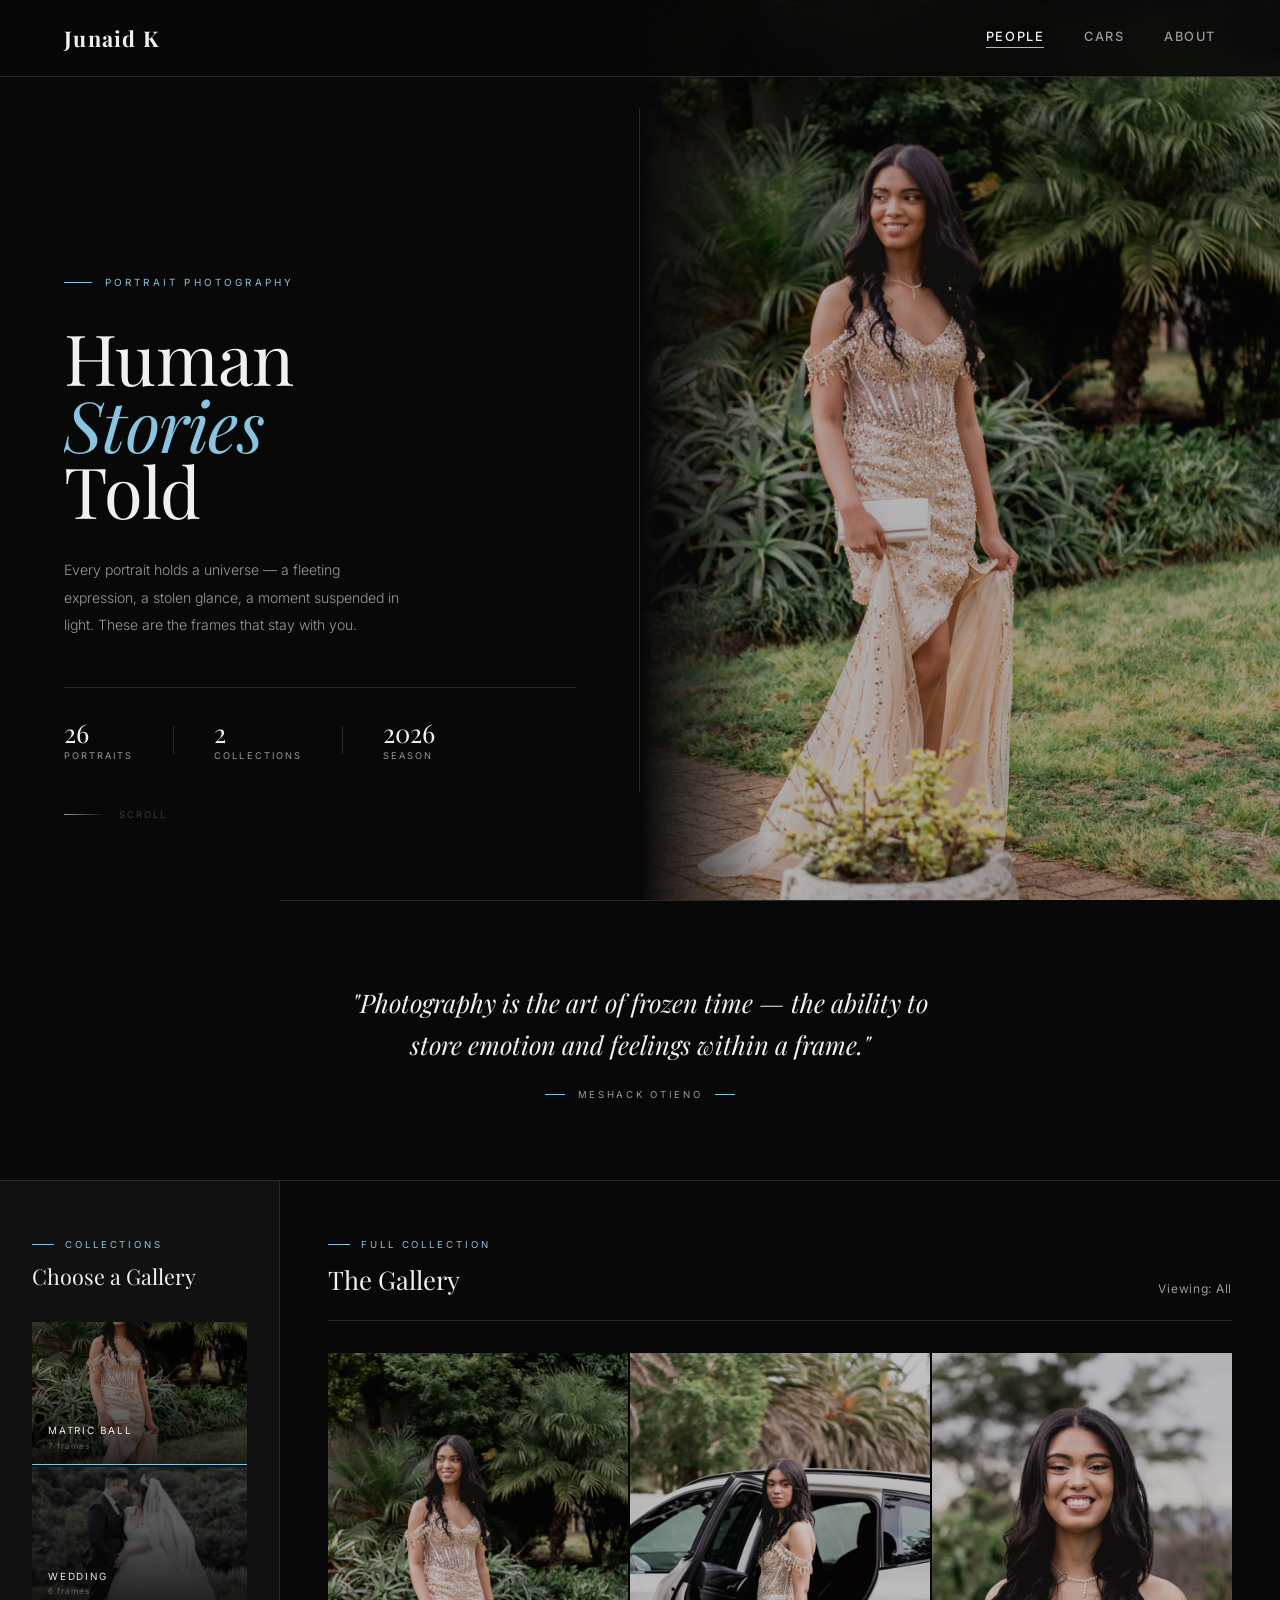
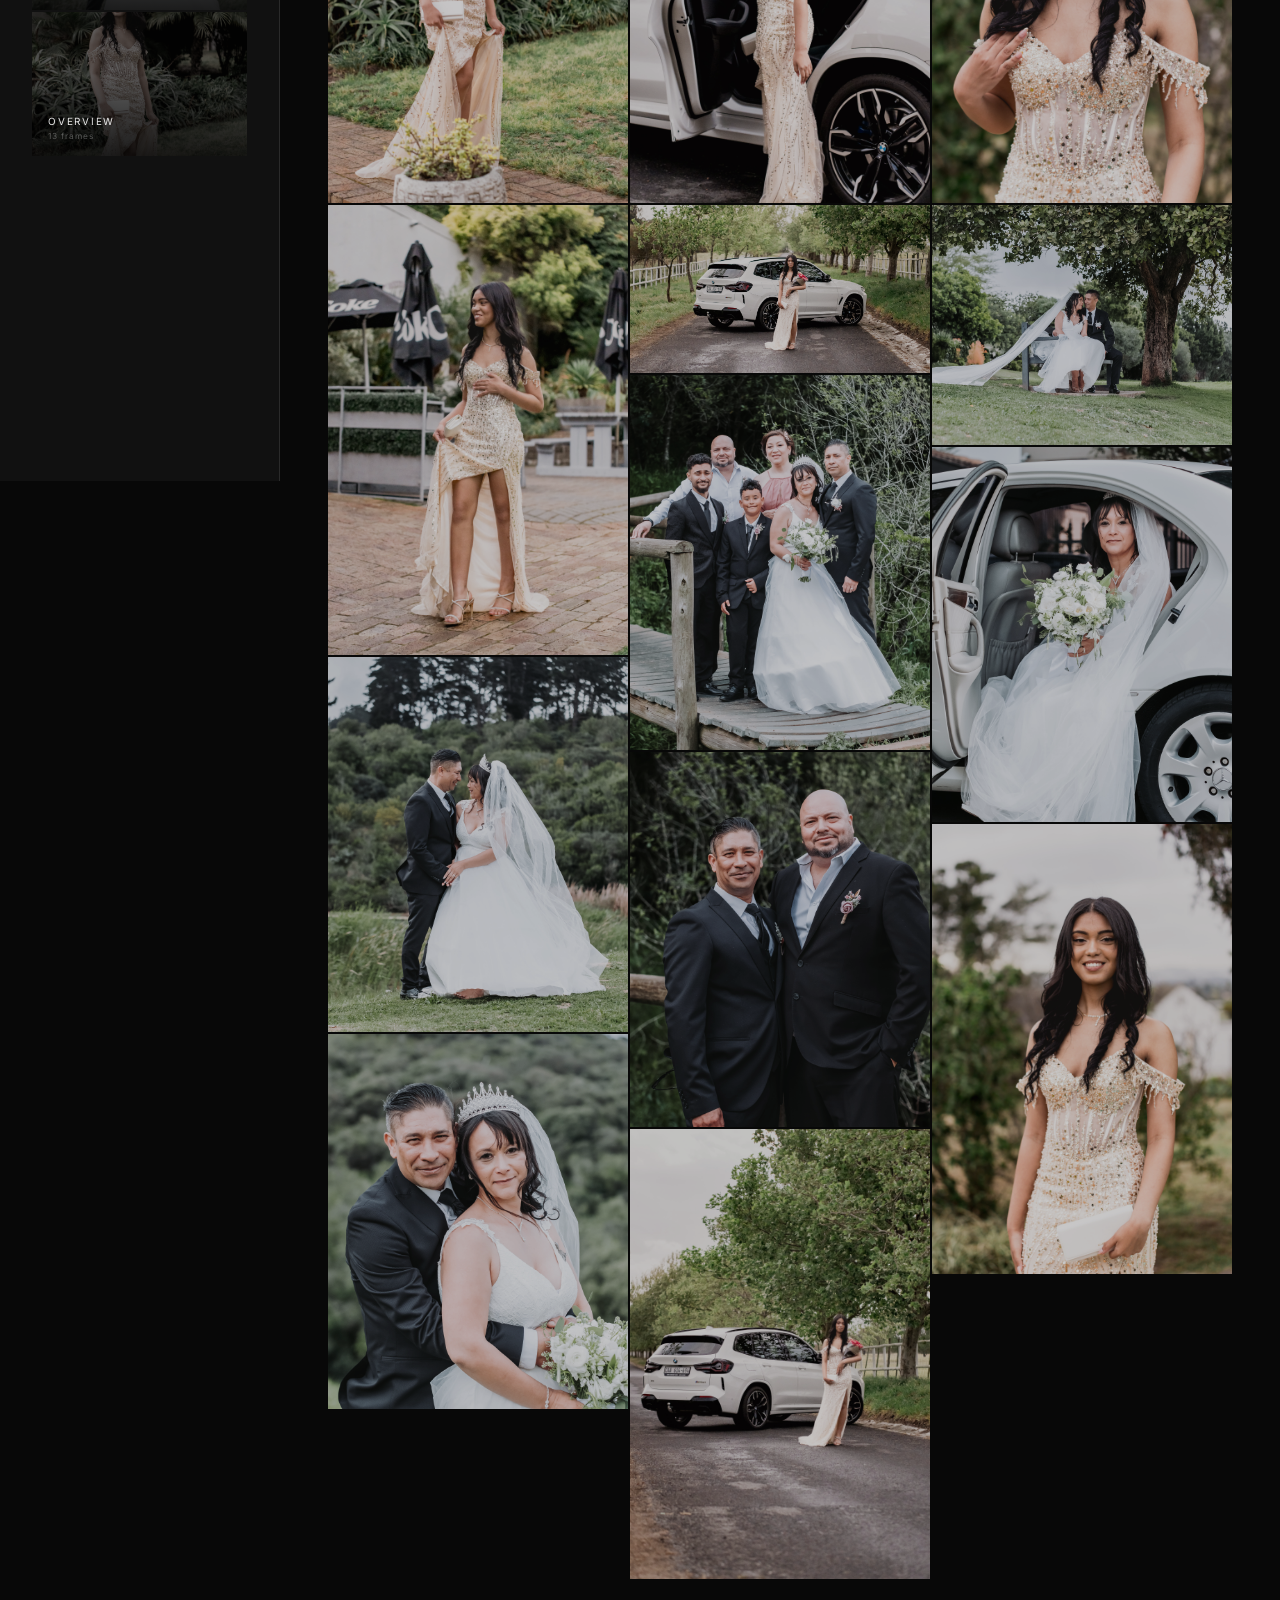
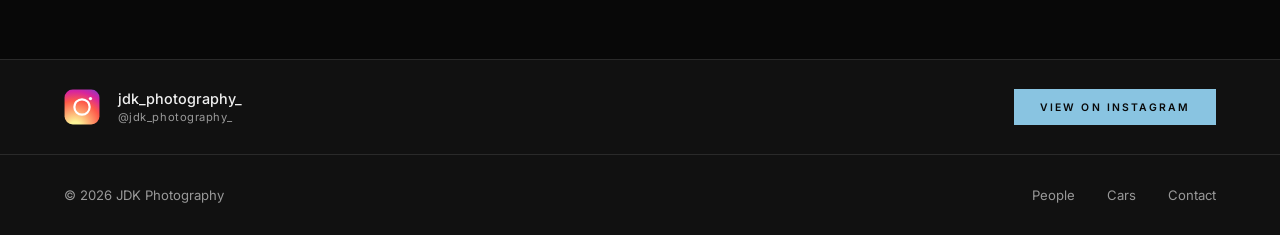
==== commit 6591e4f4: "Refactor responsive styles and scripts in index.html" ====
--- a/index.html
+++ b/index.html
@@ -260,27 +260,70 @@
       from { opacity: 0; transform: translateY(14px); } to { opacity: 1; transform: translateY(0); }
     }
 
-    /* ---- RESPONSIVE ---- */
+    /* ════════════════════════════════════════
+       RESPONSIVE
+    ════════════════════════════════════════ */
+
+    /* Tablet */
     @media (max-width: 1024px) {
+      /* Stack hero */
       .people-hero { grid-template-columns: 1fr; min-height: auto; }
       .ph-left { padding: 9rem 2.5rem 4rem; }
       .ph-left::after { display: none; }
-      .ph-right { height: 55vw; }
+      .ph-right { height: 55vw; min-height: 280px; }
+
+      /* Gallery layout stacks */
       .gallery-layout { grid-template-columns: 1fr; }
-      .gallery-sidebar { position: static; height: auto; border-right: none; border-bottom: 1px solid var(--border); padding: 2.5rem 2rem; }
-      .psw-cards { flex-direction: row; }
-      .psw-card { flex: 1; }
+      .gallery-sidebar {
+        position: static; height: auto;
+        border-right: none; border-bottom: 1px solid var(--border);
+        padding: 2rem 1.5rem;
+      }
+      .psw-cards {
+        flex-direction: row; gap: 3px; overflow-x: auto;
+        padding-bottom: 0.5rem;
+        /* Smooth horizontal scroll on touch */
+        -webkit-overflow-scrolling: touch;
+        scrollbar-width: none;
+      }
+      .psw-cards::-webkit-scrollbar { display: none; }
+      .psw-card {
+        flex: 0 0 200px; /* fixed width, no distortion */
+        aspect-ratio: 3/2;
+      }
       .gallery-main { padding: 2.5rem 2rem 4rem; }
       .gallery-grid { columns: 2; }
     }
+
+    /* Mobile */
     @media (max-width: 700px) {
       .ph-left { padding: 8rem 1.5rem 3.5rem; }
       .ph-right { height: 72vw; }
+      .ph-meta { gap: 1.5rem; }
+      .ph-divider { display: none; }
+
+      /* Quote section */
       .people-quote { padding: 3.5rem 1.5rem; }
-      .psw-cards { flex-direction: column; }
+
+      /* Sidebar cards stack again on small mobile */
+      .gallery-sidebar { padding: 1.8rem 1.5rem; }
+      .psw-cards { flex-direction: column; overflow-x: visible; }
+      .psw-card { flex: none; width: 100%; aspect-ratio: 16/7; }
+
+      /* Gallery grid */
+      .gallery-main { padding: 2rem 1.5rem 3rem; }
       .gallery-grid { columns: 1; }
-      .gallery-main { padding: 2rem 1.5rem 3rem; }
+      .gallery-main-head { flex-direction: column; align-items: flex-start; gap: 0.4rem; }
+
+      /* Instagram bar */
       .people-ig { padding: 1.6rem 1.5rem; flex-wrap: wrap; gap: 1rem; }
+      .people-ig-btn { width: 100%; text-align: center; }
+    }
+
+    /* Very small phones */
+    @media (max-width: 400px) {
+      .ph-title { font-size: clamp(2.6rem, 12vw, 3.5rem); }
+      .ph-left { padding: 7rem 1.2rem 3rem; }
     }
   </style>
 </head>
@@ -477,7 +520,7 @@
     (function() {
       if (typeof peopleGalleries === 'undefined') return;
       var cardsEl  = document.getElementById('peopleSwitcherCards');
-      cardsEl.innerHTML = ''; /* clear any cards script.js may have already added */
+      cardsEl.innerHTML = '';
       var activeKey = Object.keys(peopleGalleries)[0];
 
       Object.keys(peopleGalleries).forEach(function(key) {
@@ -506,7 +549,7 @@
         cardsEl.appendChild(card);
       });
 
-      /* ── Build once on load — no duplicate ── */
+      /* Build on load */
       var firstKey = Object.keys(peopleGalleries)[0];
       images = peopleGalleries[firstKey].images;
       buildPeopleGrid(images);
